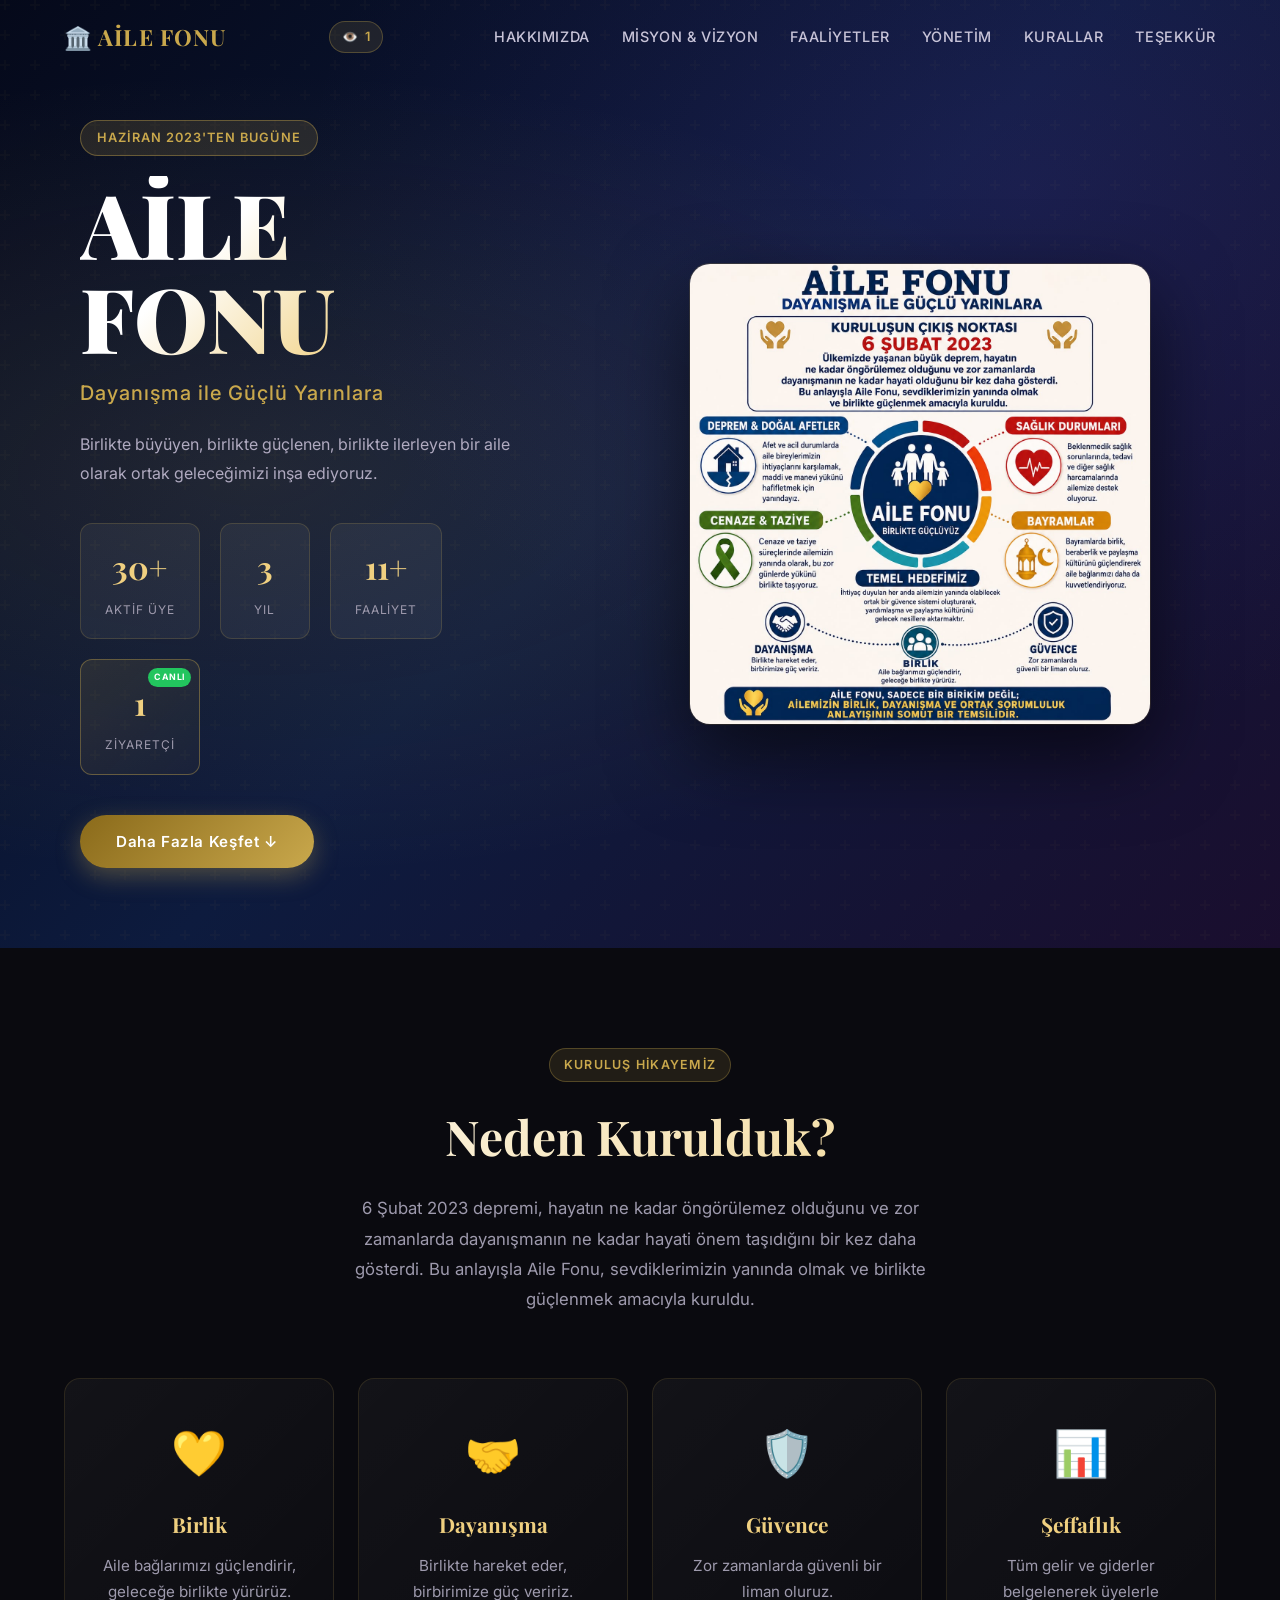
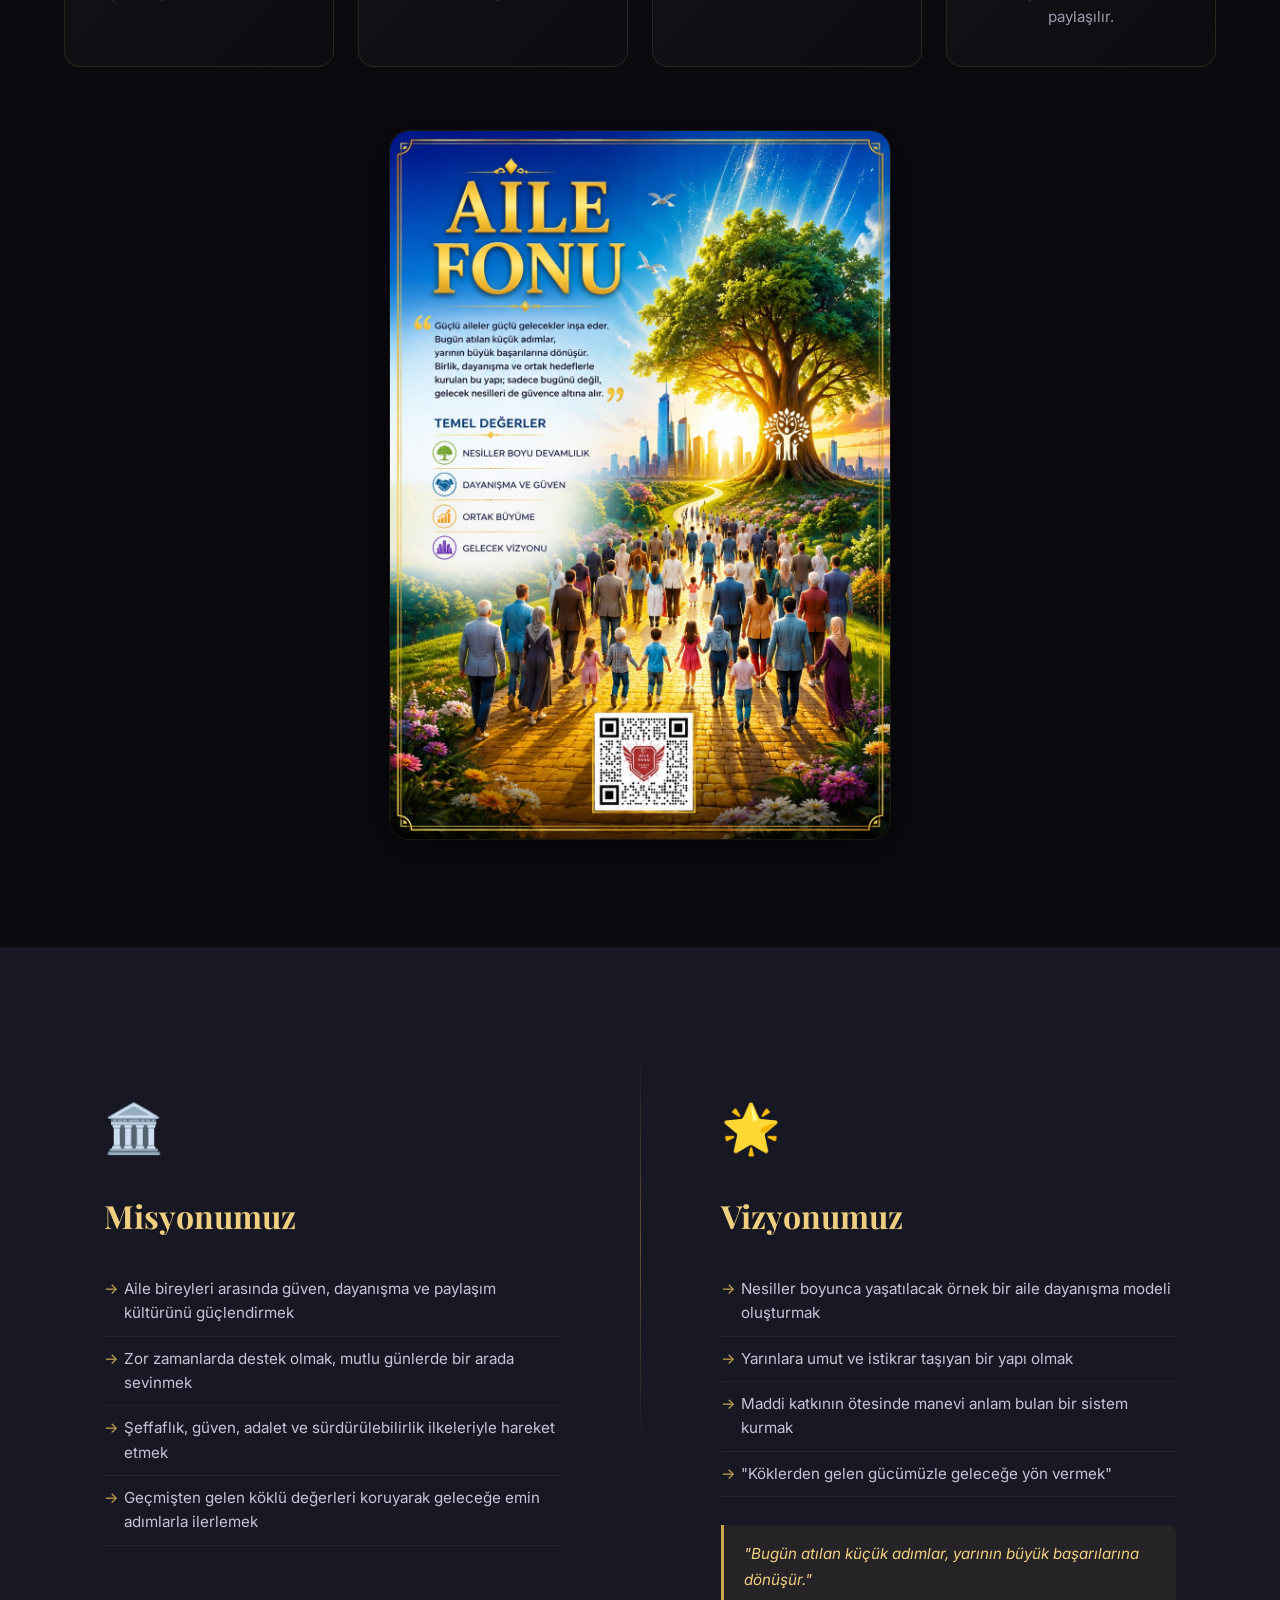
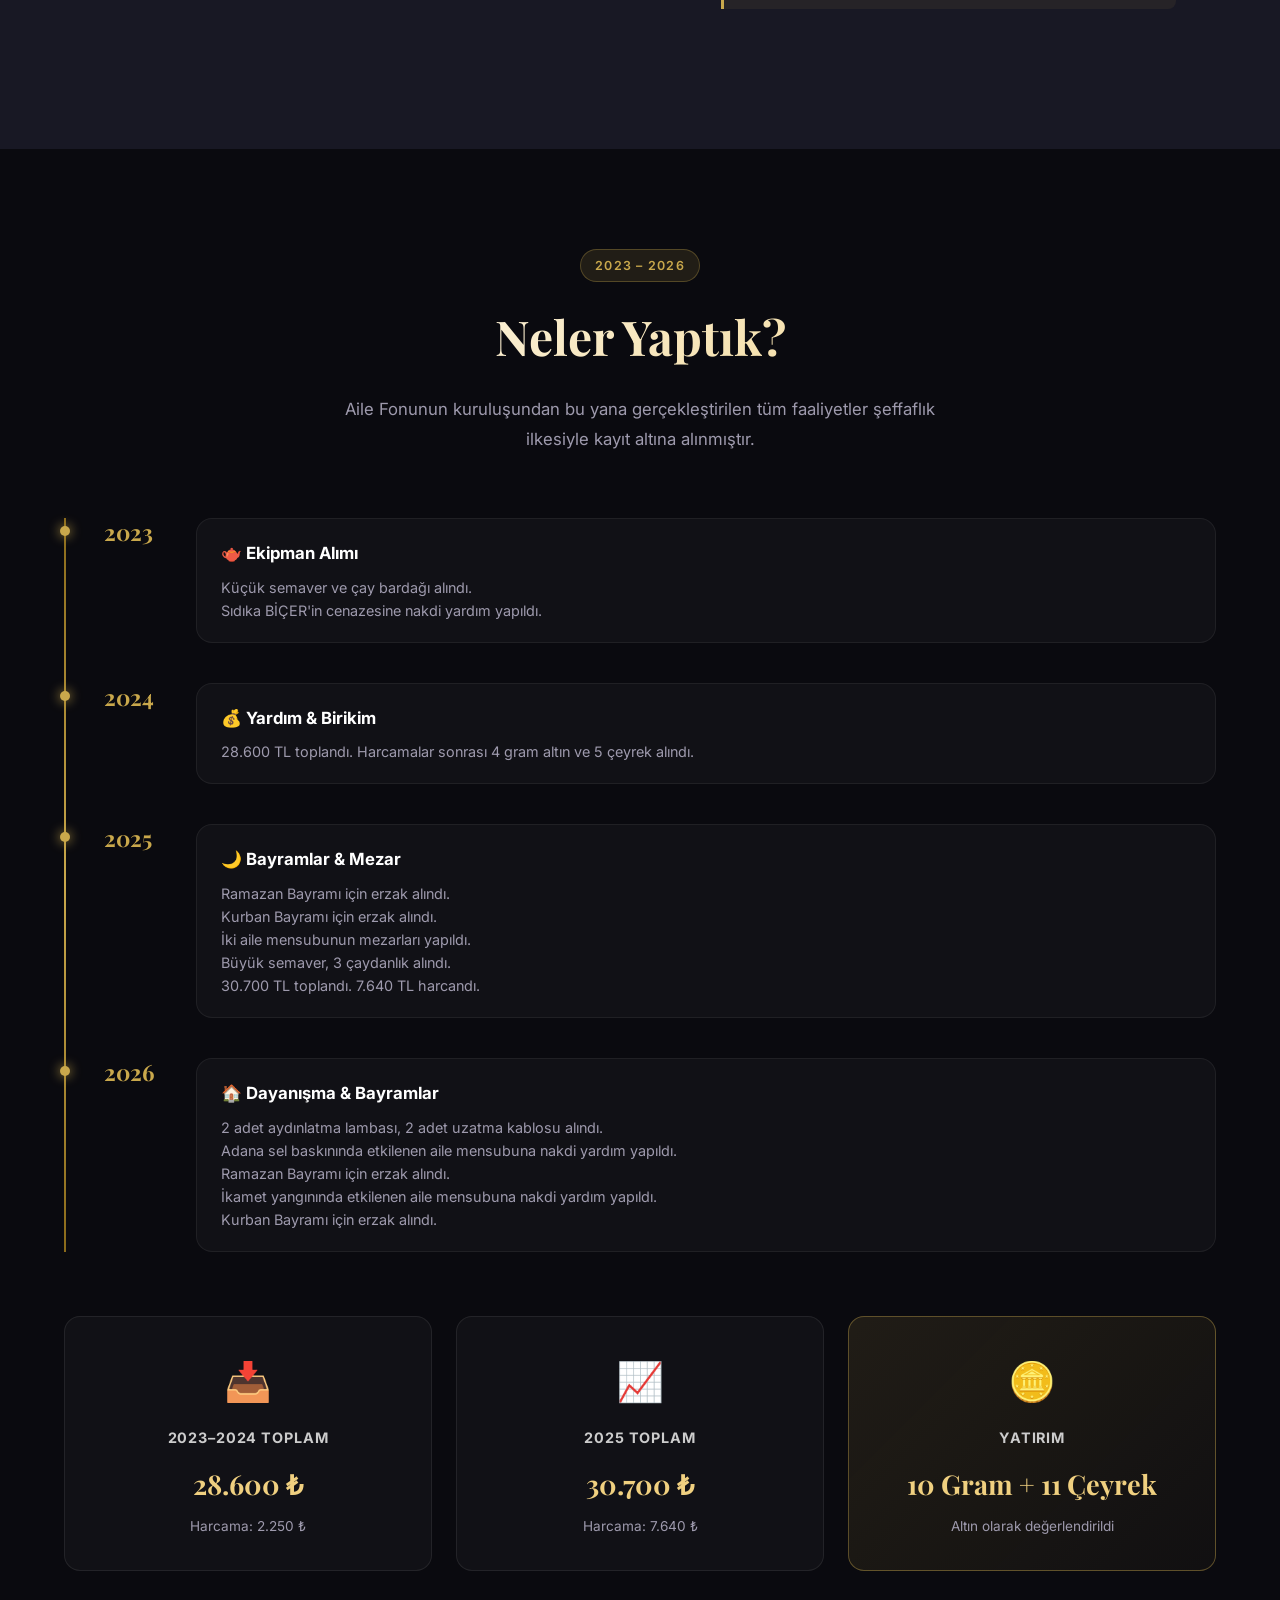
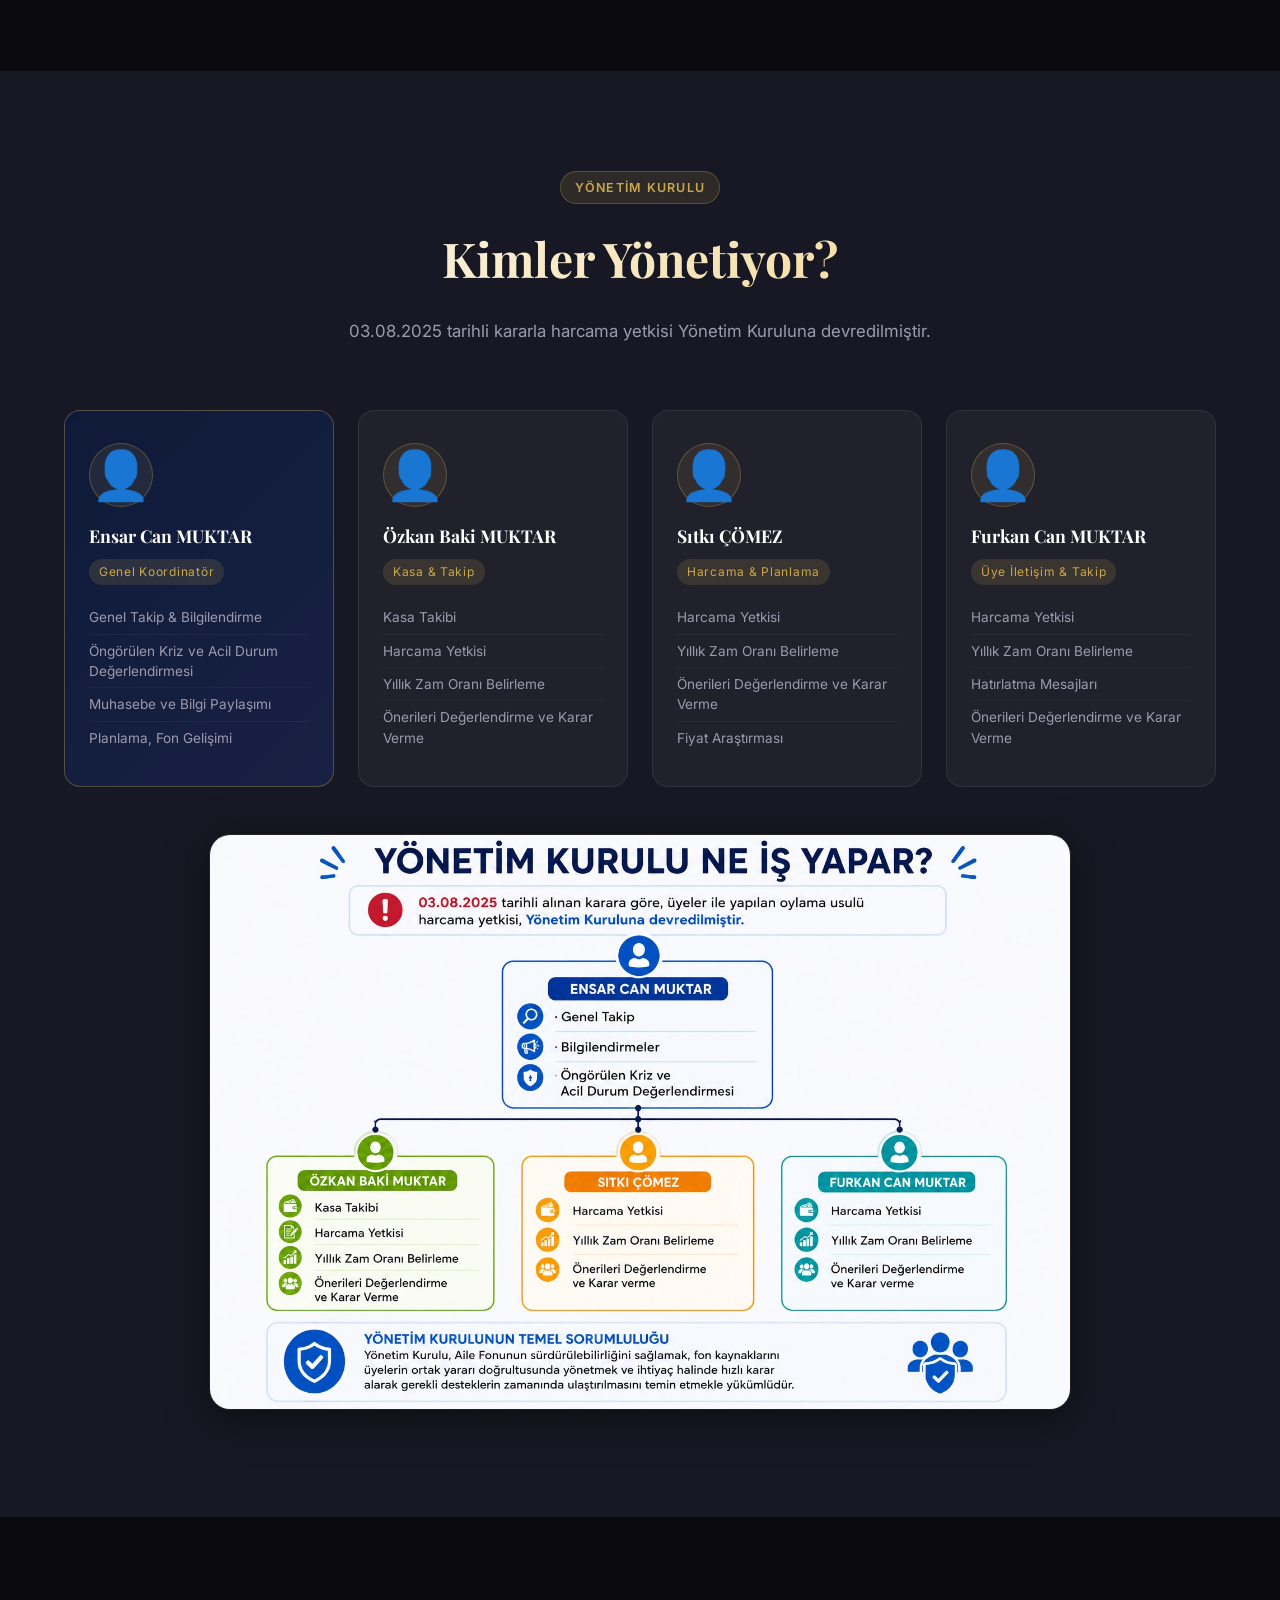
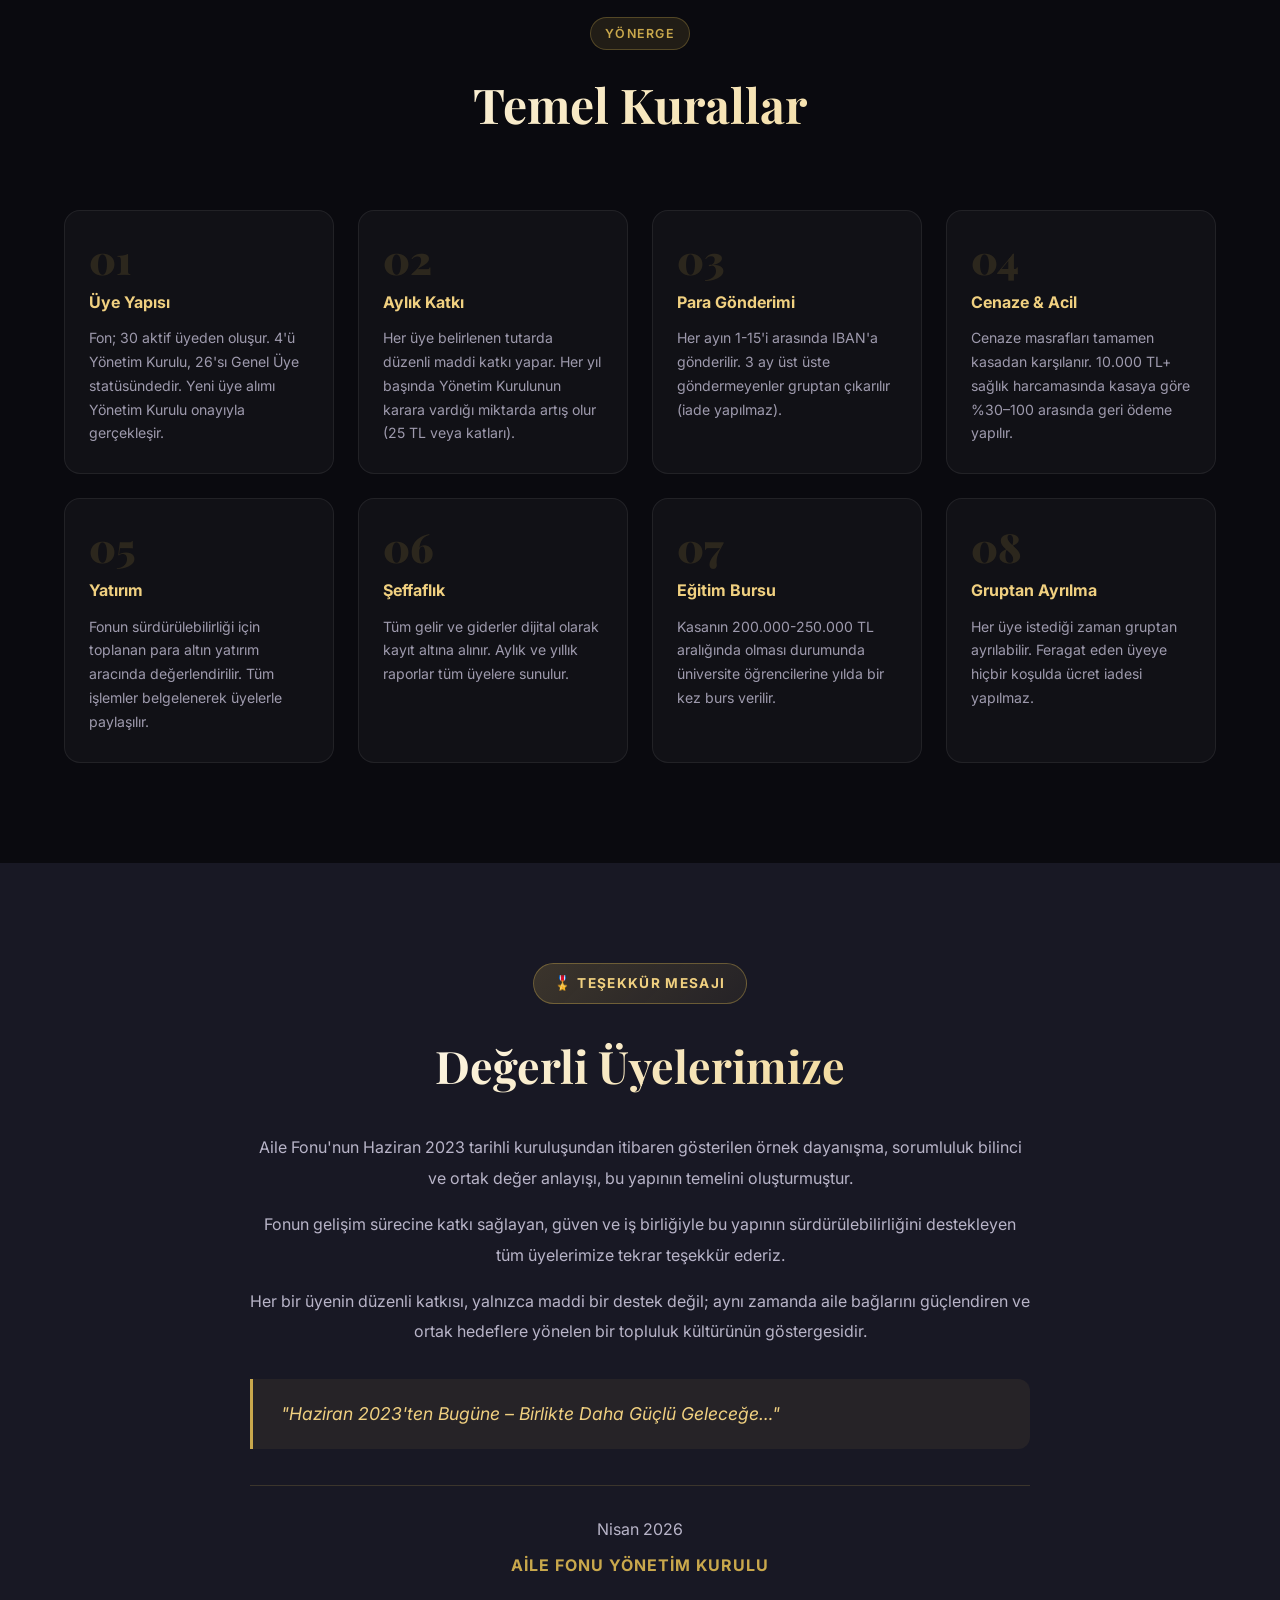
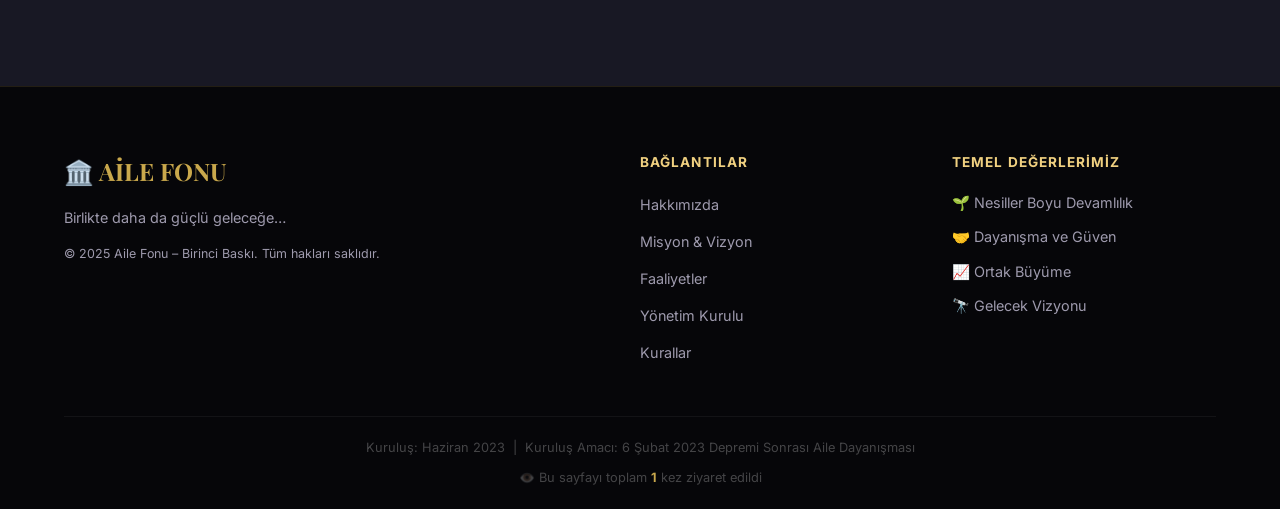
==== index.html @ 788476e9 "Canli ziyaretci sayaci eklendi" ====
<!DOCTYPE html>
<html lang="tr">
<head>
  <meta charset="UTF-8"/>
  <meta name="viewport" content="width=device-width, initial-scale=1.0"/>
  <title>Aile Fonu – Birlikte Daha Güçlü Geleceğe</title>
  <meta name="description" content="Aile Fonu; dayanışma, güven ve şeffaflık ilkeleri üzerine kurulmuş bir aile yardımlaşma yapısıdır. Haziran 2023'ten bugüne birlikte güçlüyüz."/>
  <link rel="preconnect" href="https://fonts.googleapis.com"/>
  <link rel="preconnect" href="https://fonts.gstatic.com" crossorigin/>
  <link href="https://fonts.googleapis.com/css2?family=Playfair+Display:wght@700;900&family=Inter:wght@300;400;500;600;700&display=swap" rel="stylesheet"/>
  <link rel="stylesheet" href="style.css"/>
</head>
<body>

<!-- NAV -->
<nav id="navbar">
  <div class="nav-inner">
    <a href="#hero" class="nav-logo">🏛️ AİLE FONU</a>
    <div class="nav-visitor" id="navVisitor" title="Toplam ziyaret sayısı">👁️ <span id="navVisitorCount">...</span></div>
    <button class="nav-toggle" id="navToggle" aria-label="Menü">☰</button>
    <ul class="nav-links" id="navLinks">
      <li><a href="#hakkimizda">Hakkımızda</a></li>
      <li><a href="#misyon">Misyon & Vizyon</a></li>
      <li><a href="#faaliyetler">Faaliyetler</a></li>
      <li><a href="#yonetim">Yönetim</a></li>
      <li><a href="#kurallar">Kurallar</a></li>
      <li><a href="#tesekkur">Teşekkür</a></li>
    </ul>
  </div>
</nav>

<!-- HERO -->
<section id="hero">
  <div class="hero-bg"></div>
  <div class="hero-overlay"></div>
  <div class="hero-content">
    <span class="hero-badge">Haziran 2023'ten Bugüne</span>
    <h1 class="hero-title">AİLE FONU</h1>
    <p class="hero-subtitle">Dayanışma ile Güçlü Yarınlara</p>
    <p class="hero-desc">Birlikte büyüyen, birlikte güçlenen, birlikte ilerleyen bir aile olarak ortak geleceğimizi inşa ediyoruz.</p>
    <div class="hero-stats">
      <div class="stat-card">
        <span class="stat-num">30+</span>
        <span class="stat-label">Aktif Üye</span>
      </div>
      <div class="stat-card">
        <span class="stat-num">3</span>
        <span class="stat-label">Yıl</span>
      </div>
      <div class="stat-card">
        <span class="stat-num">11+</span>
        <span class="stat-label">Faaliyet</span>
      </div>
      <div class="stat-card stat-visitor" id="visitorStatCard">
        <span class="stat-num" id="visitorCount">
          <span class="visitor-dot"></span>
        </span>
        <span class="stat-label">Ziyaretçi</span>
      </div>
    </div>
    <a href="#hakkimizda" class="hero-btn">Daha Fazla Keşfet ↓</a>
  </div>
  <div class="hero-img-side">
    <img src="WhatsApp Image 2026-06-26 at 21.54.14.jpeg" alt="Aile Fonu Dayanışma"/>
  </div>
</section>

<!-- HAKKIMIZDA -->
<section id="hakkimizda" class="section">
  <div class="container">
    <div class="section-header">
      <span class="section-tag">Kuruluş Hikayemiz</span>
      <h2>Neden Kurulduk?</h2>
      <p>6 Şubat 2023 depremi, hayatın ne kadar öngörülemez olduğunu ve zor zamanlarda dayanışmanın ne kadar hayati önem taşıdığını bir kez daha gösterdi. Bu anlayışla Aile Fonu, sevdiklerimizin yanında olmak ve birlikte güçlenmek amacıyla kuruldu.</p>
    </div>
    <div class="about-grid">
      <div class="about-card" data-delay="0">
        <div class="about-icon">💛</div>
        <h3>Birlik</h3>
        <p>Aile bağlarımızı güçlendirir, geleceğe birlikte yürürüz.</p>
      </div>
      <div class="about-card" data-delay="100">
        <div class="about-icon">🤝</div>
        <h3>Dayanışma</h3>
        <p>Birlikte hareket eder, birbirimize güç veririz.</p>
      </div>
      <div class="about-card" data-delay="200">
        <div class="about-icon">🛡️</div>
        <h3>Güvence</h3>
        <p>Zor zamanlarda güvenli bir liman oluruz.</p>
      </div>
      <div class="about-card" data-delay="300">
        <div class="about-icon">📊</div>
        <h3>Şeffaflık</h3>
        <p>Tüm gelir ve giderler belgelenerek üyelerle paylaşılır.</p>
      </div>
    </div>
    <div class="kurulis-banner">
      <img src="WhatsApp Image 2026-06-26 at 21.54.14 (1).jpeg" alt="Aile Fonu Poster" class="poster-img"/>
    </div>
  </div>
</section>

<!-- MİSYON & VİZYON -->
<section id="misyon" class="section section-dark">
  <div class="container">
    <div class="mv-grid">
      <div class="mv-card">
        <div class="mv-icon">🏛️</div>
        <h2>Misyonumuz</h2>
        <ul class="mv-list">
          <li>Aile bireyleri arasında güven, dayanışma ve paylaşım kültürünü güçlendirmek</li>
          <li>Zor zamanlarda destek olmak, mutlu günlerde bir arada sevinmek</li>
          <li>Şeffaflık, güven, adalet ve sürdürülebilirlik ilkeleriyle hareket etmek</li>
          <li>Geçmişten gelen köklü değerleri koruyarak geleceğe emin adımlarla ilerlemek</li>
        </ul>
      </div>
      <div class="mv-divider"></div>
      <div class="mv-card">
        <div class="mv-icon">🌟</div>
        <h2>Vizyonumuz</h2>
        <ul class="mv-list">
          <li>Nesiller boyunca yaşatılacak örnek bir aile dayanışma modeli oluşturmak</li>
          <li>Yarınlara umut ve istikrar taşıyan bir yapı olmak</li>
          <li>Maddi katkının ötesinde manevi anlam bulan bir sistem kurmak</li>
          <li>"Köklerden gelen gücümüzle geleceğe yön vermek"</li>
        </ul>
        <blockquote class="mv-quote">"Bugün atılan küçük adımlar, yarının büyük başarılarına dönüşür."</blockquote>
      </div>
    </div>
  </div>
</section>

<!-- FAALİYETLER -->
<section id="faaliyetler" class="section">
  <div class="container">
    <div class="section-header">
      <span class="section-tag">2023 – 2026</span>
      <h2>Neler Yaptık?</h2>
      <p>Aile Fonunun kuruluşundan bu yana gerçekleştirilen tüm faaliyetler şeffaflık ilkesiyle kayıt altına alınmıştır.</p>
    </div>
    <div class="timeline">
      <div class="tl-item">
        <div class="tl-year">2023</div>
        <div class="tl-content">
          <h4>🫖 Ekipman Alımı</h4>
          <p>Küçük semaver ve çay bardağı alındı.</p>
          <p>Sıdıka BİÇER'in cenazesine nakdi yardım yapıldı.</p>
        </div>
      </div>
      <div class="tl-item">
        <div class="tl-year">2024</div>
        <div class="tl-content">
          <h4>💰 Yardım & Birikim</h4>
          <p>28.600 TL toplandı. Harcamalar sonrası 4 gram altın ve 5 çeyrek alındı.</p>
        </div>
      </div>
      <div class="tl-item">
        <div class="tl-year">2025</div>
        <div class="tl-content">
          <h4>🌙 Bayramlar & Mezar</h4>
          <p>Ramazan Bayramı için erzak alındı.</p>
          <p>Kurban Bayramı için erzak alındı.</p>
          <p>İki aile mensubunun mezarları yapıldı.</p>
          <p>Büyük semaver, 3 çaydanlık alındı.</p>
          <p>30.700 TL toplandı. 7.640 TL harcandı.</p>
        </div>
      </div>
      <div class="tl-item">
        <div class="tl-year">2026</div>
        <div class="tl-content">
          <h4>🏠 Dayanışma & Bayramlar</h4>
          <p>2 adet aydınlatma lambası, 2 adet uzatma kablosu alındı.</p>
          <p>Adana sel baskınında etkilenen aile mensubuna nakdi yardım yapıldı.</p>
          <p>Ramazan Bayramı için erzak alındı.</p>
          <p>İkamet yangınında etkilenen aile mensubuna nakdi yardım yapıldı.</p>
          <p>Kurban Bayramı için erzak alındı.</p>
        </div>
      </div>
    </div>
    <!-- Mali Özet -->
    <div class="mali-grid">
      <div class="mali-card">
        <span class="mali-icon">📥</span>
        <h4>2023–2024 Toplam</h4>
        <div class="mali-amount">28.600 ₺</div>
        <p>Harcama: 2.250 ₺</p>
      </div>
      <div class="mali-card">
        <span class="mali-icon">📈</span>
        <h4>2025 Toplam</h4>
        <div class="mali-amount">30.700 ₺</div>
        <p>Harcama: 7.640 ₺</p>
      </div>
      <div class="mali-card highlight">
        <span class="mali-icon">🪙</span>
        <h4>Yatırım</h4>
        <div class="mali-amount">10 Gram + 11 Çeyrek</div>
        <p>Altın olarak değerlendirildi</p>
      </div>
    </div>
  </div>
</section>

<!-- YÖNETİM KURULU -->
<section id="yonetim" class="section section-dark">
  <div class="container">
    <div class="section-header">
      <span class="section-tag">Yönetim Kurulu</span>
      <h2>Kimler Yönetiyor?</h2>
      <p>03.08.2025 tarihli kararla harcama yetkisi Yönetim Kuruluna devredilmiştir.</p>
    </div>
    <div class="board-grid">
      <div class="board-card board-main">
        <div class="board-avatar">👤</div>
        <h3>Ensar Can MUKTAR</h3>
        <span class="board-role">Genel Koordinatör</span>
        <ul class="board-duties">
          <li>Genel Takip & Bilgilendirme</li>
          <li>Öngörülen Kriz ve Acil Durum Değerlendirmesi</li>
          <li>Muhasebe ve Bilgi Paylaşımı</li>
          <li>Planlama, Fon Gelişimi</li>
        </ul>
      </div>
      <div class="board-card">
        <div class="board-avatar">👤</div>
        <h3>Özkan Baki MUKTAR</h3>
        <span class="board-role">Kasa & Takip</span>
        <ul class="board-duties">
          <li>Kasa Takibi</li>
          <li>Harcama Yetkisi</li>
          <li>Yıllık Zam Oranı Belirleme</li>
          <li>Önerileri Değerlendirme ve Karar Verme</li>
        </ul>
      </div>
      <div class="board-card">
        <div class="board-avatar">👤</div>
        <h3>Sıtkı ÇÖMEZ</h3>
        <span class="board-role">Harcama & Planlama</span>
        <ul class="board-duties">
          <li>Harcama Yetkisi</li>
          <li>Yıllık Zam Oranı Belirleme</li>
          <li>Önerileri Değerlendirme ve Karar Verme</li>
          <li>Fiyat Araştırması</li>
        </ul>
      </div>
      <div class="board-card">
        <div class="board-avatar">👤</div>
        <h3>Furkan Can MUKTAR</h3>
        <span class="board-role">Üye İletişim & Takip</span>
        <ul class="board-duties">
          <li>Harcama Yetkisi</li>
          <li>Yıllık Zam Oranı Belirleme</li>
          <li>Hatırlatma Mesajları</li>
          <li>Önerileri Değerlendirme ve Karar Verme</li>
        </ul>
      </div>
    </div>
    <div class="board-img-wrap">
      <img src="yonetım.jpeg" alt="Yönetim Kurulu Görev Dağılımı" class="board-img"/>
    </div>
  </div>
</section>

<!-- KURALLAR -->
<section id="kurallar" class="section">
  <div class="container">
    <div class="section-header">
      <span class="section-tag">Yönerge</span>
      <h2>Temel Kurallar</h2>
    </div>
    <div class="rules-grid">
      <div class="rule-card">
        <div class="rule-num">01</div>
        <h4>Üye Yapısı</h4>
        <p>Fon; 30 aktif üyeden oluşur. 4'ü Yönetim Kurulu, 26'sı Genel Üye statüsündedir. Yeni üye alımı Yönetim Kurulu onayıyla gerçekleşir.</p>
      </div>
      <div class="rule-card">
        <div class="rule-num">02</div>
        <h4>Aylık Katkı</h4>
        <p>Her üye belirlenen tutarda düzenli maddi katkı yapar. Her yıl başında Yönetim Kurulunun karara vardığı miktarda artış olur (25 TL veya katları).</p>
      </div>
      <div class="rule-card">
        <div class="rule-num">03</div>
        <h4>Para Gönderimi</h4>
        <p>Her ayın 1-15'i arasında IBAN'a gönderilir. 3 ay üst üste göndermeyenler gruptan çıkarılır (iade yapılmaz).</p>
      </div>
      <div class="rule-card">
        <div class="rule-num">04</div>
        <h4>Cenaze & Acil</h4>
        <p>Cenaze masrafları tamamen kasadan karşılanır. 10.000 TL+ sağlık harcamasında kasaya göre %30–100 arasında geri ödeme yapılır.</p>
      </div>
      <div class="rule-card">
        <div class="rule-num">05</div>
        <h4>Yatırım</h4>
        <p>Fonun sürdürülebilirliği için toplanan para altın yatırım aracında değerlendirilir. Tüm işlemler belgelenerek üyelerle paylaşılır.</p>
      </div>
      <div class="rule-card">
        <div class="rule-num">06</div>
        <h4>Şeffaflık</h4>
        <p>Tüm gelir ve giderler dijital olarak kayıt altına alınır. Aylık ve yıllık raporlar tüm üyelere sunulur.</p>
      </div>
      <div class="rule-card">
        <div class="rule-num">07</div>
        <h4>Eğitim Bursu</h4>
        <p>Kasanın 200.000-250.000 TL aralığında olması durumunda üniversite öğrencilerine yılda bir kez burs verilir.</p>
      </div>
      <div class="rule-card">
        <div class="rule-num">08</div>
        <h4>Gruptan Ayrılma</h4>
        <p>Her üye istediği zaman gruptan ayrılabilir. Feragat eden üyeye hiçbir koşulda ücret iadesi yapılmaz.</p>
      </div>
    </div>
  </div>
</section>

<!-- TEŞEKKÜR -->
<section id="tesekkur" class="section section-dark tesekkur-section">
  <div class="container">
    <div class="tesekkur-wrap">
      <div class="tesekkur-badge">🎖️ TEŞEKKÜR MESAJI</div>
      <h2>Değerli Üyelerimize</h2>
      <p>Aile Fonu'nun Haziran 2023 tarihli kuruluşundan itibaren gösterilen örnek dayanışma, sorumluluk bilinci ve ortak değer anlayışı, bu yapının temelini oluşturmuştur.</p>
      <p>Fonun gelişim sürecine katkı sağlayan, güven ve iş birliğiyle bu yapının sürdürülebilirliğini destekleyen tüm üyelerimize tekrar teşekkür ederiz.</p>
      <p>Her bir üyenin düzenli katkısı, yalnızca maddi bir destek değil; aynı zamanda aile bağlarını güçlendiren ve ortak hedeflere yönelen bir topluluk kültürünün göstergesidir.</p>
      <blockquote class="tesekkur-quote">"Haziran 2023'ten Bugüne – Birlikte Daha Güçlü Geleceğe…"</blockquote>
      <div class="tesekkur-imza">
        <p>Nisan 2026</p>
        <p><strong>AİLE FONU YÖNETİM KURULU</strong></p>
      </div>
    </div>
  </div>
</section>

<!-- FOOTER -->
<footer id="footer">
  <div class="container">
    <div class="footer-inner">
      <div class="footer-brand">
        <span class="footer-logo">🏛️ AİLE FONU</span>
        <p>Birlikte daha da güçlü geleceğe…</p>
        <p class="footer-copy">© 2025 Aile Fonu – Birinci Baskı. Tüm hakları saklıdır.</p>
      </div>
      <div class="footer-links">
        <h4>Bağlantılar</h4>
        <ul>
          <li><a href="#hakkimizda">Hakkımızda</a></li>
          <li><a href="#misyon">Misyon & Vizyon</a></li>
          <li><a href="#faaliyetler">Faaliyetler</a></li>
          <li><a href="#yonetim">Yönetim Kurulu</a></li>
          <li><a href="#kurallar">Kurallar</a></li>
        </ul>
      </div>
      <div class="footer-values">
        <h4>Temel Değerlerimiz</h4>
        <ul>
          <li>🌱 Nesiller Boyu Devamlılık</li>
          <li>🤝 Dayanışma ve Güven</li>
          <li>📈 Ortak Büyüme</li>
          <li>🔭 Gelecek Vizyonu</li>
        </ul>
      </div>
    </div>
    <div class="footer-bottom">
      <p>Kuruluş: Haziran 2023 &nbsp;|&nbsp; Kuruluş Amacı: 6 Şubat 2023 Depremi Sonrası Aile Dayanışması</p>
      <p class="footer-visitor-line">👁️ Bu sayfayı toplam <strong id="footerVisitorCount">—</strong> kez ziyaret edildi</p>
      <!-- Gizli sayaç resmi - sayım için gerekli -->
      <img id="hitsImg" src="https://hits.seeyoufarm.com/api/count/incr/badge.svg?url=https%3A%2F%2Falolar0131-rgb.github.io%2Failefonu&count_bg=%23C9A84C&title_bg=%230D1B3E&icon=eye&icon_color=%23ffffff&title=Ziyaretci&edge_flat=true" alt="" style="position:absolute;opacity:0;pointer-events:none;width:1px;height:1px;"/>
    </div>
  </div>
</footer>

<script>
  // Navbar scroll effect
  const navbar = document.getElementById('navbar');
  window.addEventListener('scroll', () => {
    navbar.classList.toggle('scrolled', window.scrollY > 60);
  });

  // Mobile nav toggle
  document.getElementById('navToggle').addEventListener('click', () => {
    document.getElementById('navLinks').classList.toggle('open');
  });

  // Smooth close nav on link click
  document.querySelectorAll('.nav-links a').forEach(a => {
    a.addEventListener('click', () => document.getElementById('navLinks').classList.remove('open'));
  });

  // Scroll reveal
  const observer = new IntersectionObserver((entries) => {
    entries.forEach(e => {
      if (e.isIntersecting) { e.target.classList.add('visible'); }
    });
  }, { threshold: 0.1 });

  document.querySelectorAll('.about-card, .mv-card, .tl-item, .mali-card, .board-card, .rule-card').forEach(el => {
    el.classList.add('reveal');
    observer.observe(el);
  });

  // ===== ZİYARETÇİ SAYACI =====
  // hits.seeyoufarm.com JSON API ile anlık sayı çekme
  const HITS_URL = 'https://hits.seeyoufarm.com/api/count/incr/badge.svg?url=https%3A%2F%2Falolar0131-rgb.github.io%2Failefonu&count_bg=%23C9A84C&title_bg=%230D1B3E&icon=eye&icon_color=%23ffffff&title=Ziyaretci&edge_flat=true';

  function animateCount(el, target) {
    const duration = 1800;
    const start = performance.now();
    const startVal = 0;
    function update(now) {
      const elapsed = now - start;
      const progress = Math.min(elapsed / duration, 1);
      const eased = 1 - Math.pow(1 - progress, 3);
      el.textContent = Math.floor(startVal + (target - startVal) * eased).toLocaleString('tr-TR');
      if (progress < 1) requestAnimationFrame(update);
    }
    requestAnimationFrame(update);
  }

  function setVisitorCount(count) {
    const heroEl = document.getElementById('visitorCount');
    const navEl  = document.getElementById('navVisitorCount');
    const footEl = document.getElementById('footerVisitorCount');
    if (heroEl) animateCount(heroEl, count);
    if (navEl)  navEl.textContent = count.toLocaleString('tr-TR');
    if (footEl) footEl.textContent = count.toLocaleString('tr-TR');
  }

  // SVG'den sayıyı parse et
  async function fetchHitsCount() {
    try {
      const res = await fetch(HITS_URL);
      const svg = await res.text();
      // SVG içindeki sayıyı bul (örn: "1.234" veya "1234")
      const matches = svg.match(/>([\d\.\,]+)<\/text>/g);
      if (matches && matches.length >= 2) {
        // Son sayı genellikle toplam ziyaret
        const raw = matches[matches.length - 1].replace(/<[^>]+>/g, '').replace(/[^0-9]/g, '');
        const count = parseInt(raw, 10);
        if (!isNaN(count) && count > 0) { setVisitorCount(count); return; }
      }
    } catch(e) {}
    // Fallback: localStorage ile basit sayaç
    const stored = parseInt(localStorage.getItem('af_visits') || '0') + 1;
    localStorage.setItem('af_visits', stored);
    setVisitorCount(stored);
  }

  fetchHitsCount();
</script>
</body>
</html>
---- style.css ----
/* ===== RESET & BASE ===== */
*, *::before, *::after { box-sizing: border-box; margin: 0; padding: 0; }
html { scroll-behavior: smooth; }
body {
  font-family: 'Inter', sans-serif;
  background: #0a0a0f;
  color: #e8e4d9;
  overflow-x: hidden;
  line-height: 1.7;
}

/* ===== DESIGN TOKENS ===== */
:root {
  --gold: #c9a84c;
  --gold-light: #f0d080;
  --gold-dark: #8a6a1a;
  --navy: #0d1b3e;
  --navy-mid: #132040;
  --dark: #0a0a0f;
  --dark2: #111118;
  --dark3: #181824;
  --cream: #f5f0e8;
  --text-muted: #9e9aad;
  --radius: 16px;
  --shadow: 0 8px 40px rgba(0,0,0,0.5);
}

/* ===== NAVBAR ===== */
#navbar {
  position: fixed; top: 0; left: 0; right: 0; z-index: 1000;
  padding: 18px 0;
  transition: all .35s ease;
}
#navbar.scrolled {
  background: rgba(10, 10, 20, 0.92);
  backdrop-filter: blur(20px);
  padding: 12px 0;
  border-bottom: 1px solid rgba(201,168,76,.15);
  box-shadow: 0 4px 30px rgba(0,0,0,.5);
}
.nav-inner {
  max-width: 1200px; margin: 0 auto;
  padding: 0 24px;
  display: flex; align-items: center; justify-content: space-between;
}
.nav-logo {
  font-family: 'Playfair Display', serif;
  font-size: 1.4rem; font-weight: 700;
  color: var(--gold);
  text-decoration: none;
  letter-spacing: .05em;
}
.nav-links {
  display: flex; gap: 32px; list-style: none;
}
.nav-links a {
  color: #c8c4d8; text-decoration: none;
  font-size: .9rem; font-weight: 500;
  letter-spacing: .04em; text-transform: uppercase;
  transition: color .2s;
}
.nav-links a:hover { color: var(--gold); }
.nav-toggle {
  display: none; background: none; border: none;
  color: var(--gold); font-size: 1.6rem; cursor: pointer;
}

/* ===== HERO ===== */
#hero {
  min-height: 100vh;
  display: flex; align-items: center;
  position: relative;
  overflow: hidden;
  background: linear-gradient(135deg, #05091a 0%, #0d1b3e 50%, #1a0e2e 100%);
}
.hero-bg {
  position: absolute; inset: 0;
  background:
    radial-gradient(ellipse at 20% 50%, rgba(201,168,76,.12) 0%, transparent 60%),
    radial-gradient(ellipse at 80% 20%, rgba(100,60,180,.15) 0%, transparent 50%);
}
.hero-overlay {
  position: absolute; inset: 0;
  background: url("data:image/svg+xml,%3Csvg width='60' height='60' viewBox='0 0 60 60' xmlns='http://www.w3.org/2000/svg'%3E%3Cg fill='none' fill-rule='evenodd'%3E%3Cg fill='%23c9a84c' fill-opacity='0.03'%3E%3Cpath d='M36 34v-4h-2v4h-4v2h4v4h2v-4h4v-2h-4zm0-30V0h-2v4h-4v2h4v4h2V6h4V4h-4zM6 34v-4H4v4H0v2h4v4h2v-4h4v-2H6zM6 4V0H4v4H0v2h4v4h2V6h4V4H6z'/%3E%3C/g%3E%3C/g%3E%3C/svg%3E");
}
.hero-content {
  position: relative; z-index: 2;
  flex: 1; max-width: 600px;
  padding: 120px 40px 80px 80px;
}
.hero-badge {
  display: inline-block;
  background: rgba(201,168,76,.15);
  border: 1px solid rgba(201,168,76,.4);
  color: var(--gold);
  padding: 6px 16px; border-radius: 999px;
  font-size: .8rem; font-weight: 600;
  letter-spacing: .08em; text-transform: uppercase;
  margin-bottom: 20px;
}
.hero-title {
  font-family: 'Playfair Display', serif;
  font-size: clamp(3.5rem, 7vw, 6rem);
  font-weight: 900;
  background: linear-gradient(135deg, #fff 30%, var(--gold-light) 70%);
  -webkit-background-clip: text; -webkit-text-fill-color: transparent;
  background-clip: text;
  line-height: 1.05;
  margin-bottom: 12px;
}
.hero-subtitle {
  font-size: 1.25rem; color: var(--gold); font-weight: 500;
  letter-spacing: .05em; margin-bottom: 20px;
}
.hero-desc {
  font-size: 1rem; color: #b0aac0; line-height: 1.8;
  margin-bottom: 36px; max-width: 480px;
}
.hero-stats {
  display: flex; gap: 20px; margin-bottom: 40px;
  flex-wrap: wrap;
}
.stat-card {
  background: rgba(255,255,255,.05);
  border: 1px solid rgba(201,168,76,.2);
  border-radius: 12px; padding: 16px 24px;
  text-align: center; min-width: 90px;
}
.stat-num {
  display: block;
  font-family: 'Playfair Display', serif;
  font-size: 2rem; font-weight: 700;
  color: var(--gold-light);
}
.stat-label {
  font-size: .75rem; color: var(--text-muted);
  text-transform: uppercase; letter-spacing: .08em;
}
.hero-btn {
  display: inline-block;
  background: linear-gradient(135deg, var(--gold-dark), var(--gold));
  color: #fff; text-decoration: none;
  padding: 14px 36px; border-radius: 999px;
  font-weight: 600; font-size: .95rem;
  letter-spacing: .04em;
  box-shadow: 0 8px 24px rgba(201,168,76,.35);
  transition: transform .2s, box-shadow .2s;
}
.hero-btn:hover { transform: translateY(-2px); box-shadow: 0 12px 32px rgba(201,168,76,.5); }
.hero-img-side {
  flex: 1; position: relative; z-index: 2;
  display: flex; align-items: center; justify-content: center;
  padding: 100px 60px 60px 20px;
}
.hero-img-side img {
  max-width: 460px; width: 100%;
  border-radius: 20px;
  box-shadow: 0 30px 80px rgba(0,0,0,.6), 0 0 0 1px rgba(201,168,76,.2);
  animation: floatImg 6s ease-in-out infinite;
}
@keyframes floatImg {
  0%,100% { transform: translateY(0); }
  50% { transform: translateY(-14px); }
}

/* ===== SECTIONS ===== */
.section { padding: 100px 0; }
.section-dark { background: var(--dark3); }
.container { max-width: 1200px; margin: 0 auto; padding: 0 24px; }

.section-header { text-align: center; margin-bottom: 64px; }
.section-tag {
  display: inline-block;
  background: rgba(201,168,76,.12);
  border: 1px solid rgba(201,168,76,.3);
  color: var(--gold);
  padding: 5px 14px; border-radius: 999px;
  font-size: .78rem; font-weight: 600;
  letter-spacing: .1em; text-transform: uppercase;
  margin-bottom: 14px;
}
.section-header h2 {
  font-family: 'Playfair Display', serif;
  font-size: clamp(2rem, 4vw, 3rem);
  font-weight: 700;
  background: linear-gradient(135deg, #fff, var(--gold-light));
  -webkit-background-clip: text; -webkit-text-fill-color: transparent;
  background-clip: text;
  margin-bottom: 16px;
}
.section-header p {
  color: var(--text-muted); max-width: 600px; margin: 0 auto;
  font-size: 1.05rem; line-height: 1.8;
}

/* ===== ABOUT CARDS ===== */
.about-grid {
  display: grid; grid-template-columns: repeat(auto-fit, minmax(220px, 1fr));
  gap: 24px; margin-bottom: 64px;
}
.about-card {
  background: linear-gradient(135deg, rgba(255,255,255,.04), rgba(255,255,255,.01));
  border: 1px solid rgba(201,168,76,.15);
  border-radius: var(--radius); padding: 36px 28px;
  text-align: center;
  transition: transform .3s, border-color .3s, box-shadow .3s;
}
.about-card:hover {
  transform: translateY(-8px);
  border-color: rgba(201,168,76,.5);
  box-shadow: 0 20px 50px rgba(0,0,0,.4), 0 0 30px rgba(201,168,76,.1);
}
.about-icon { font-size: 2.8rem; margin-bottom: 16px; }
.about-card h3 {
  font-family: 'Playfair Display', serif;
  font-size: 1.3rem; color: var(--gold-light); margin-bottom: 10px;
}
.about-card p { color: var(--text-muted); font-size: .95rem; }

.kurulis-banner { text-align: center; }
.poster-img {
  max-width: 500px; width: 100%;
  border-radius: 20px;
  box-shadow: var(--shadow), 0 0 0 1px rgba(201,168,76,.15);
}

/* ===== MISSION & VISION ===== */
.mv-grid {
  display: grid; grid-template-columns: 1fr auto 1fr; gap: 0;
  align-items: start;
}
.mv-divider {
  width: 1px; background: linear-gradient(to bottom, transparent, rgba(201,168,76,.4), transparent);
  margin: 0 40px; min-height: 400px;
}
.mv-card { padding: 40px; }
.mv-icon { font-size: 3rem; margin-bottom: 20px; }
.mv-card h2 {
  font-family: 'Playfair Display', serif;
  font-size: 2rem; color: var(--gold-light); margin-bottom: 24px;
}
.mv-list { list-style: none; padding: 0; }
.mv-list li {
  padding: 10px 0; border-bottom: 1px solid rgba(255,255,255,.06);
  color: #c8c4d8; font-size: .95rem; line-height: 1.6;
  padding-left: 20px; position: relative;
}
.mv-list li::before {
  content: '→'; position: absolute; left: 0; color: var(--gold);
}
.mv-quote {
  margin-top: 28px; padding: 16px 20px;
  border-left: 3px solid var(--gold);
  background: rgba(201,168,76,.08);
  border-radius: 0 8px 8px 0;
  font-style: italic; color: var(--gold-light);
  font-size: .95rem; line-height: 1.7;
}

/* ===== TIMELINE ===== */
.timeline {
  position: relative; padding-left: 40px; margin-bottom: 64px;
}
.timeline::before {
  content: ''; position: absolute; left: 0; top: 0; bottom: 0;
  width: 2px;
  background: linear-gradient(to bottom, var(--gold-dark), var(--gold), var(--gold-dark));
}
.tl-item {
  display: flex; gap: 32px; margin-bottom: 40px;
  position: relative;
}
.tl-item::before {
  content: ''; position: absolute;
  left: -44px; top: 8px;
  width: 10px; height: 10px; border-radius: 50%;
  background: var(--gold);
  box-shadow: 0 0 12px var(--gold);
}
.tl-year {
  min-width: 60px;
  font-family: 'Playfair Display', serif;
  font-size: 1.4rem; font-weight: 700;
  color: var(--gold); line-height: 1.3;
}
.tl-content {
  background: rgba(255,255,255,.03);
  border: 1px solid rgba(255,255,255,.06);
  border-radius: var(--radius); padding: 20px 24px; flex: 1;
  transition: border-color .3s;
}
.tl-content:hover { border-color: rgba(201,168,76,.3); }
.tl-content h4 { color: #fff; margin-bottom: 8px; font-size: 1.05rem; }
.tl-content p { color: var(--text-muted); font-size: .9rem; line-height: 1.6; }

/* ===== MALI CARDS ===== */
.mali-grid {
  display: grid; grid-template-columns: repeat(auto-fit, minmax(260px, 1fr));
  gap: 24px;
}
.mali-card {
  background: rgba(255,255,255,.03);
  border: 1px solid rgba(255,255,255,.08);
  border-radius: var(--radius); padding: 32px 28px; text-align: center;
  transition: transform .3s, border-color .3s;
}
.mali-card:hover { transform: translateY(-6px); border-color: rgba(201,168,76,.4); }
.mali-card.highlight {
  background: linear-gradient(135deg, rgba(201,168,76,.12), rgba(201,168,76,.04));
  border-color: rgba(201,168,76,.4);
}
.mali-icon { font-size: 2.4rem; display: block; margin-bottom: 12px; }
.mali-card h4 { color: #ccc; font-size: .9rem; text-transform: uppercase; letter-spacing: .06em; margin-bottom: 10px; }
.mali-amount {
  font-family: 'Playfair Display', serif;
  font-size: 1.7rem; font-weight: 700; color: var(--gold-light);
  margin-bottom: 8px;
}
.mali-card p { color: var(--text-muted); font-size: .85rem; }

/* ===== BOARD ===== */
.board-grid {
  display: grid; grid-template-columns: repeat(auto-fit, minmax(240px, 1fr));
  gap: 24px; margin-bottom: 48px;
}
.board-card {
  background: rgba(255,255,255,.04);
  border: 1px solid rgba(255,255,255,.08);
  border-radius: var(--radius); padding: 32px 24px;
  transition: transform .3s, border-color .3s, box-shadow .3s;
}
.board-card:hover {
  transform: translateY(-6px);
  border-color: rgba(201,168,76,.4);
  box-shadow: 0 20px 50px rgba(0,0,0,.5);
}
.board-card.board-main {
  background: linear-gradient(135deg, rgba(13,27,62,.8), rgba(25,40,90,.6));
  border-color: rgba(201,168,76,.35);
}
.board-avatar {
  font-size: 3rem; margin-bottom: 14px;
  width: 64px; height: 64px;
  background: rgba(201,168,76,.1);
  border: 1px solid rgba(201,168,76,.3);
  border-radius: 50%;
  display: flex; align-items: center; justify-content: center;
}
.board-card h3 {
  font-family: 'Playfair Display', serif;
  font-size: 1.1rem; color: #fff; margin-bottom: 6px;
}
.board-role {
  display: inline-block; background: rgba(201,168,76,.15);
  color: var(--gold); font-size: .75rem;
  padding: 3px 10px; border-radius: 999px;
  letter-spacing: .06em; margin-bottom: 16px;
}
.board-duties { list-style: none; }
.board-duties li {
  font-size: .85rem; color: var(--text-muted);
  padding: 6px 0; border-bottom: 1px solid rgba(255,255,255,.04);
  line-height: 1.5;
}
.board-duties li:last-child { border-bottom: none; }
.board-img-wrap { text-align: center; }
.board-img {
  max-width: 860px; width: 100%;
  border-radius: 20px;
  box-shadow: var(--shadow), 0 0 0 1px rgba(201,168,76,.15);
}

/* ===== RULES ===== */
.rules-grid {
  display: grid; grid-template-columns: repeat(auto-fit, minmax(260px, 1fr));
  gap: 24px;
}
.rule-card {
  background: rgba(255,255,255,.03);
  border: 1px solid rgba(255,255,255,.07);
  border-radius: var(--radius); padding: 28px 24px;
  position: relative; overflow: hidden;
  transition: transform .3s, border-color .3s;
}
.rule-card::before {
  content: ''; position: absolute; top: 0; left: 0; right: 0;
  height: 2px;
  background: linear-gradient(90deg, var(--gold-dark), var(--gold), var(--gold-dark));
  opacity: 0; transition: opacity .3s;
}
.rule-card:hover { transform: translateY(-6px); border-color: rgba(201,168,76,.3); }
.rule-card:hover::before { opacity: 1; }
.rule-num {
  font-family: 'Playfair Display', serif;
  font-size: 2.5rem; font-weight: 900;
  color: rgba(201,168,76,.15); margin-bottom: 10px; line-height: 1;
}
.rule-card h4 { color: var(--gold-light); font-size: 1rem; margin-bottom: 10px; }
.rule-card p { color: var(--text-muted); font-size: .88rem; line-height: 1.7; }

/* ===== TEŞEKKÜR ===== */
.tesekkur-section { text-align: center; }
.tesekkur-wrap { max-width: 780px; margin: 0 auto; }
.tesekkur-badge {
  display: inline-block;
  background: linear-gradient(135deg, rgba(201,168,76,.2), rgba(201,168,76,.08));
  border: 1px solid rgba(201,168,76,.4);
  color: var(--gold-light);
  padding: 8px 20px; border-radius: 999px;
  font-size: .85rem; font-weight: 700;
  letter-spacing: .1em;
  margin-bottom: 24px;
}
.tesekkur-wrap h2 {
  font-family: 'Playfair Display', serif;
  font-size: clamp(2rem, 4vw, 2.8rem);
  background: linear-gradient(135deg, #fff, var(--gold-light));
  -webkit-background-clip: text; -webkit-text-fill-color: transparent;
  background-clip: text;
  margin-bottom: 28px;
}
.tesekkur-wrap p {
  color: #b8b4c8; line-height: 1.9; margin-bottom: 16px;
  font-size: 1rem;
}
.tesekkur-quote {
  margin: 32px auto;
  padding: 20px 28px;
  border-left: 3px solid var(--gold);
  background: rgba(201,168,76,.08);
  border-radius: 0 12px 12px 0;
  text-align: left;
  font-style: italic; color: var(--gold-light); font-size: 1.1rem;
}
.tesekkur-imza {
  margin-top: 36px;
  padding-top: 28px;
  border-top: 1px solid rgba(201,168,76,.2);
  color: #ccc;
}
.tesekkur-imza p { margin-bottom: 6px; }
.tesekkur-imza strong { color: var(--gold); letter-spacing: .06em; }

/* ===== FOOTER ===== */
#footer {
  background: #060609;
  border-top: 1px solid rgba(201,168,76,.15);
  padding: 64px 0 0;
}
.footer-inner {
  display: grid; grid-template-columns: 2fr 1fr 1fr;
  gap: 48px; margin-bottom: 40px;
}
.footer-logo {
  font-family: 'Playfair Display', serif;
  font-size: 1.5rem; font-weight: 700; color: var(--gold);
  display: block; margin-bottom: 14px;
}
.footer-brand p { color: var(--text-muted); font-size: .9rem; line-height: 1.7; margin-bottom: 6px; }
.footer-copy { font-size: .78rem !important; margin-top: 12px !important; }
.footer-links h4, .footer-values h4 {
  color: var(--gold-light); font-size: .85rem;
  text-transform: uppercase; letter-spacing: .08em;
  margin-bottom: 16px;
}
.footer-links ul, .footer-values ul { list-style: none; }
.footer-links li, .footer-values li { margin-bottom: 10px; }
.footer-links a { color: var(--text-muted); text-decoration: none; font-size: .9rem; transition: color .2s; }
.footer-links a:hover { color: var(--gold); }
.footer-values li { color: var(--text-muted); font-size: .9rem; }
.footer-bottom {
  border-top: 1px solid rgba(255,255,255,.05);
  padding: 20px 0; text-align: center;
}
.footer-bottom p { color: rgba(255,255,255,.25); font-size: .8rem; }

/* ===== ZİYARETÇİ SAYACI ===== */
.nav-visitor {
  display: flex; align-items: center; gap: 6px;
  background: rgba(201,168,76,.12);
  border: 1px solid rgba(201,168,76,.3);
  color: var(--gold);
  padding: 4px 12px; border-radius: 999px;
  font-size: .8rem; font-weight: 600;
  letter-spacing: .04em;
  margin-right: 8px;
  transition: background .2s;
}
.nav-visitor:hover { background: rgba(201,168,76,.2); }

.stat-visitor {
  border-color: rgba(201,168,76,.4) !important;
  background: linear-gradient(135deg, rgba(201,168,76,.12), rgba(201,168,76,.04)) !important;
  position: relative; overflow: hidden;
}
.stat-visitor::after {
  content: 'CANLI';
  position: absolute; top: 8px; right: 8px;
  font-size: .55rem; font-weight: 700;
  background: #22c55e; color: #fff;
  padding: 2px 6px; border-radius: 999px;
  letter-spacing: .06em;
  animation: pulse-live 2s ease-in-out infinite;
}
@keyframes pulse-live {
  0%,100% { opacity: 1; }
  50% { opacity: .5; }
}

.visitor-dot {
  display: inline-block;
  width: 12px; height: 12px; border-radius: 50%;
  background: var(--gold);
  animation: dotBounce 1s ease-in-out infinite;
}
@keyframes dotBounce {
  0%,100% { transform: scale(1); opacity: 1; }
  50% { transform: scale(.5); opacity: .4; }
}

.footer-visitor-line {
  margin-top: 8px;
  color: rgba(201,168,76,.6);
  font-size: .82rem;
}
.footer-visitor-line strong { color: var(--gold); }

/* ===== SCROLL REVEAL ===== */
.reveal {
  opacity: 0; transform: translateY(30px);
  transition: opacity .7s ease, transform .7s ease;
}
.reveal.visible {
  opacity: 1; transform: translateY(0);
}

/* ===== RESPONSIVE ===== */
@media (max-width: 1024px) {
  .mv-grid { grid-template-columns: 1fr; }
  .mv-divider { display: none; }
  .mv-card { padding: 24px 8px; }
  .footer-inner { grid-template-columns: 1fr 1fr; }
}
@media (max-width: 768px) {
  #hero { flex-direction: column; }
  .hero-content { padding: 120px 24px 40px; max-width: 100%; }
  .hero-img-side { padding: 0 24px 60px; }
  .hero-img-side img { max-width: 340px; }
  .nav-links {
    display: none; flex-direction: column;
    position: absolute; top: 70px; left: 0; right: 0;
    background: rgba(10,10,20,.97);
    padding: 20px 24px; gap: 16px;
    border-bottom: 1px solid rgba(201,168,76,.2);
  }
  .nav-links.open { display: flex; }
  .nav-toggle { display: block; }
  .section { padding: 70px 0; }
  .hero-stats { flex-wrap: wrap; }
  .footer-inner { grid-template-columns: 1fr; gap: 32px; }
  .board-img { max-width: 100%; }
  .timeline { padding-left: 24px; }
  .tl-item::before { left: -28px; }
}
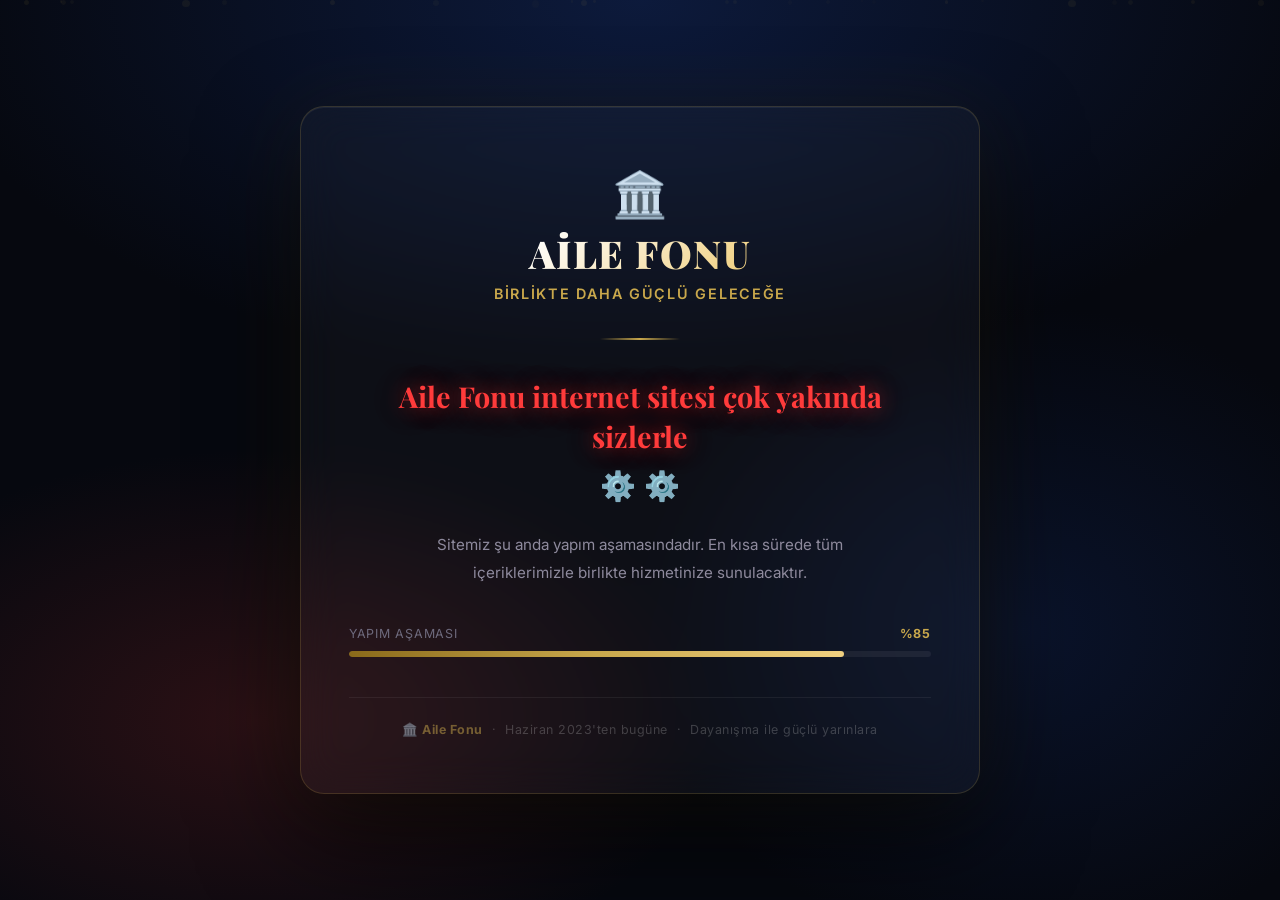
==== commit 723c887f: "Cok Yakinda sayfasi - yapim asamasinda" ====
--- a/index.html
+++ b/index.html
@@ -3,450 +3,243 @@
 <head>
   <meta charset="UTF-8"/>
   <meta name="viewport" content="width=device-width, initial-scale=1.0"/>
-  <title>Aile Fonu – Birlikte Daha Güçlü Geleceğe</title>
-  <meta name="description" content="Aile Fonu; dayanışma, güven ve şeffaflık ilkeleri üzerine kurulmuş bir aile yardımlaşma yapısıdır. Haziran 2023'ten bugüne birlikte güçlüyüz."/>
+  <title>Aile Fonu – Çok Yakında</title>
+  <meta name="description" content="Aile Fonu internet sitesi çok yakında sizlerle!"/>
   <link rel="preconnect" href="https://fonts.googleapis.com"/>
   <link rel="preconnect" href="https://fonts.gstatic.com" crossorigin/>
-  <link href="https://fonts.googleapis.com/css2?family=Playfair+Display:wght@700;900&family=Inter:wght@300;400;500;600;700&display=swap" rel="stylesheet"/>
-  <link rel="stylesheet" href="style.css"/>
+  <link href="https://fonts.googleapis.com/css2?family=Playfair+Display:wght@700;900&family=Inter:wght@300;400;600;700&display=swap" rel="stylesheet"/>
+  <style>
+    *, *::before, *::after { box-sizing: border-box; margin: 0; padding: 0; }
+    html, body { height: 100%; }
+
+    body {
+      font-family: 'Inter', sans-serif;
+      background: #06080f;
+      color: #e8e4d9;
+      min-height: 100vh;
+      display: flex;
+      flex-direction: column;
+      align-items: center;
+      justify-content: center;
+      overflow: hidden;
+      position: relative;
+    }
+
+    /* Animated background */
+    .bg-glow {
+      position: fixed; inset: 0; z-index: 0;
+      background:
+        radial-gradient(ellipse 80% 60% at 50% 0%, rgba(13,27,62,.95) 0%, transparent 70%),
+        radial-gradient(ellipse 60% 50% at 20% 80%, rgba(100,30,30,.4) 0%, transparent 60%),
+        radial-gradient(ellipse 50% 60% at 80% 70%, rgba(13,27,62,.6) 0%, transparent 60%);
+      background-color: #06080f;
+    }
+
+    /* Floating particles */
+    .particles { position: fixed; inset: 0; z-index: 1; pointer-events: none; }
+    .particle {
+      position: absolute;
+      border-radius: 50%;
+      background: rgba(201,168,76,.15);
+      animation: floatUp linear infinite;
+    }
+
+    @keyframes floatUp {
+      0%   { transform: translateY(100vh) scale(0); opacity: 0; }
+      10%  { opacity: 1; }
+      90%  { opacity: .5; }
+      100% { transform: translateY(-10vh) scale(1); opacity: 0; }
+    }
+
+    /* Main card */
+    .card {
+      position: relative; z-index: 10;
+      text-align: center;
+      padding: 60px 48px 56px;
+      max-width: 680px; width: 90%;
+      background: rgba(255,255,255,.03);
+      border: 1px solid rgba(201,168,76,.2);
+      border-radius: 24px;
+      backdrop-filter: blur(20px);
+      box-shadow:
+        0 0 80px rgba(201,168,76,.06),
+        0 40px 100px rgba(0,0,0,.7),
+        inset 0 1px 0 rgba(255,255,255,.06);
+      animation: fadeIn .9s ease forwards;
+    }
+
+    @keyframes fadeIn {
+      from { opacity: 0; transform: translateY(30px); }
+      to   { opacity: 1; transform: translateY(0); }
+    }
+
+    /* Logo */
+    .logo {
+      font-size: 2.8rem;
+      margin-bottom: 6px;
+      animation: spin-slow 8s linear infinite;
+      display: inline-block;
+    }
+    @keyframes spin-slow {
+      0%   { transform: rotate(0deg); }
+      100% { transform: rotate(360deg); }
+    }
+
+    .brand {
+      font-family: 'Playfair Display', serif;
+      font-size: 2.4rem; font-weight: 900;
+      background: linear-gradient(135deg, #fff 30%, #f0d080 70%);
+      -webkit-background-clip: text; -webkit-text-fill-color: transparent;
+      background-clip: text;
+      letter-spacing: .04em;
+      margin-bottom: 6px;
+    }
+
+    .tagline {
+      color: #c9a84c;
+      font-size: .9rem; letter-spacing: .12em;
+      text-transform: uppercase; font-weight: 600;
+      margin-bottom: 36px;
+    }
+
+    /* Divider */
+    .divider {
+      width: 80px; height: 2px;
+      background: linear-gradient(90deg, transparent, #c9a84c, transparent);
+      margin: 0 auto 36px;
+    }
+
+    /* ⭐ KIRMIZI ANA MESAJ */
+    .main-message {
+      font-family: 'Playfair Display', serif;
+      font-size: clamp(1.3rem, 3.5vw, 1.8rem);
+      font-weight: 700;
+      color: #ff3b3b;
+      text-shadow:
+        0 0 20px rgba(255,59,59,.5),
+        0 0 40px rgba(255,59,59,.25);
+      line-height: 1.4;
+      margin-bottom: 12px;
+      animation: redPulse 2.5s ease-in-out infinite;
+    }
+    @keyframes redPulse {
+      0%,100% { text-shadow: 0 0 20px rgba(255,59,59,.5), 0 0 40px rgba(255,59,59,.2); }
+      50%      { text-shadow: 0 0 35px rgba(255,59,59,.9), 0 0 70px rgba(255,59,59,.4); }
+    }
+
+    /* Gear icons */
+    .gears {
+      font-size: 1.8rem;
+      display: inline-flex; gap: 8px; align-items: center;
+      margin-bottom: 28px;
+    }
+    .gear-spin  { display: inline-block; animation: spin 3s linear infinite; }
+    .gear-spin2 { display: inline-block; animation: spin 2s linear infinite reverse; }
+    @keyframes spin { to { transform: rotate(360deg); } }
+
+    /* Description */
+    .description {
+      color: #8e8a9d;
+      font-size: .95rem; line-height: 1.8;
+      max-width: 480px; margin: 0 auto 40px;
+    }
+
+    /* Progress bar */
+    .progress-wrap {
+      margin-bottom: 40px;
+    }
+    .progress-label {
+      display: flex; justify-content: space-between;
+      font-size: .78rem; color: #6e6a7d;
+      text-transform: uppercase; letter-spacing: .06em;
+      margin-bottom: 10px;
+    }
+    .progress-label span:last-child { color: #c9a84c; font-weight: 700; }
+    .progress-bar {
+      height: 6px; background: rgba(255,255,255,.06);
+      border-radius: 999px; overflow: hidden;
+    }
+    .progress-fill {
+      height: 100%;
+      background: linear-gradient(90deg, #8a6a1a, #c9a84c, #f0d080);
+      border-radius: 999px;
+      width: 0%;
+      animation: fillBar 2s 0.5s ease forwards;
+    }
+    @keyframes fillBar {
+      to { width: 85%; }
+    }
+
+    /* Footer note */
+    .footer-note {
+      margin-top: 36px;
+      padding-top: 24px;
+      border-top: 1px solid rgba(255,255,255,.06);
+      color: rgba(255,255,255,.2);
+      font-size: .78rem; letter-spacing: .04em;
+    }
+    .footer-note strong { color: rgba(201,168,76,.5); }
+
+  </style>
 </head>
 <body>
 
-<!-- NAV -->
-<nav id="navbar">
-  <div class="nav-inner">
-    <a href="#hero" class="nav-logo">🏛️ AİLE FONU</a>
-    <div class="nav-visitor" id="navVisitor" title="Toplam ziyaret sayısı">👁️ <span id="navVisitorCount">...</span></div>
-    <button class="nav-toggle" id="navToggle" aria-label="Menü">☰</button>
-    <ul class="nav-links" id="navLinks">
-      <li><a href="#hakkimizda">Hakkımızda</a></li>
-      <li><a href="#misyon">Misyon & Vizyon</a></li>
-      <li><a href="#faaliyetler">Faaliyetler</a></li>
-      <li><a href="#yonetim">Yönetim</a></li>
-      <li><a href="#kurallar">Kurallar</a></li>
-      <li><a href="#tesekkur">Teşekkür</a></li>
-    </ul>
+<div class="bg-glow"></div>
+
+<!-- Floating particles -->
+<div class="particles" id="particles"></div>
+
+<!-- Main Card -->
+<div class="card">
+  <div class="logo">🏛️</div>
+  <div class="brand">AİLE FONU</div>
+  <p class="tagline">Birlikte Daha Güçlü Geleceğe</p>
+  <div class="divider"></div>
+
+  <p class="main-message">
+    Aile Fonu internet sitesi çok yakında sizlerle
+  </p>
+
+  <div class="gears">
+    <span class="gear-spin">⚙️</span>
+    <span class="gear-spin2">⚙️</span>
   </div>
-</nav>
-
-<!-- HERO -->
-<section id="hero">
-  <div class="hero-bg"></div>
-  <div class="hero-overlay"></div>
-  <div class="hero-content">
-    <span class="hero-badge">Haziran 2023'ten Bugüne</span>
-    <h1 class="hero-title">AİLE FONU</h1>
-    <p class="hero-subtitle">Dayanışma ile Güçlü Yarınlara</p>
-    <p class="hero-desc">Birlikte büyüyen, birlikte güçlenen, birlikte ilerleyen bir aile olarak ortak geleceğimizi inşa ediyoruz.</p>
-    <div class="hero-stats">
-      <div class="stat-card">
-        <span class="stat-num">30+</span>
-        <span class="stat-label">Aktif Üye</span>
-      </div>
-      <div class="stat-card">
-        <span class="stat-num">3</span>
-        <span class="stat-label">Yıl</span>
-      </div>
-      <div class="stat-card">
-        <span class="stat-num">11+</span>
-        <span class="stat-label">Faaliyet</span>
-      </div>
-      <div class="stat-card stat-visitor" id="visitorStatCard">
-        <span class="stat-num" id="visitorCount">
-          <span class="visitor-dot"></span>
-        </span>
-        <span class="stat-label">Ziyaretçi</span>
-      </div>
+
+  <p class="description">
+    Sitemiz şu anda yapım aşamasındadır. En kısa sürede tüm içeriklerimizle birlikte hizmetinize sunulacaktır.
+  </p>
+
+  <div class="progress-wrap">
+    <div class="progress-label">
+      <span>Yapım Aşaması</span>
+      <span>%85</span>
     </div>
-    <a href="#hakkimizda" class="hero-btn">Daha Fazla Keşfet ↓</a>
-  </div>
-  <div class="hero-img-side">
-    <img src="WhatsApp Image 2026-06-26 at 21.54.14.jpeg" alt="Aile Fonu Dayanışma"/>
-  </div>
-</section>
-
-<!-- HAKKIMIZDA -->
-<section id="hakkimizda" class="section">
-  <div class="container">
-    <div class="section-header">
-      <span class="section-tag">Kuruluş Hikayemiz</span>
-      <h2>Neden Kurulduk?</h2>
-      <p>6 Şubat 2023 depremi, hayatın ne kadar öngörülemez olduğunu ve zor zamanlarda dayanışmanın ne kadar hayati önem taşıdığını bir kez daha gösterdi. Bu anlayışla Aile Fonu, sevdiklerimizin yanında olmak ve birlikte güçlenmek amacıyla kuruldu.</p>
-    </div>
-    <div class="about-grid">
-      <div class="about-card" data-delay="0">
-        <div class="about-icon">💛</div>
-        <h3>Birlik</h3>
-        <p>Aile bağlarımızı güçlendirir, geleceğe birlikte yürürüz.</p>
-      </div>
-      <div class="about-card" data-delay="100">
-        <div class="about-icon">🤝</div>
-        <h3>Dayanışma</h3>
-        <p>Birlikte hareket eder, birbirimize güç veririz.</p>
-      </div>
-      <div class="about-card" data-delay="200">
-        <div class="about-icon">🛡️</div>
-        <h3>Güvence</h3>
-        <p>Zor zamanlarda güvenli bir liman oluruz.</p>
-      </div>
-      <div class="about-card" data-delay="300">
-        <div class="about-icon">📊</div>
-        <h3>Şeffaflık</h3>
-        <p>Tüm gelir ve giderler belgelenerek üyelerle paylaşılır.</p>
-      </div>
-    </div>
-    <div class="kurulis-banner">
-      <img src="WhatsApp Image 2026-06-26 at 21.54.14 (1).jpeg" alt="Aile Fonu Poster" class="poster-img"/>
+    <div class="progress-bar">
+      <div class="progress-fill"></div>
     </div>
   </div>
-</section>
-
-<!-- MİSYON & VİZYON -->
-<section id="misyon" class="section section-dark">
-  <div class="container">
-    <div class="mv-grid">
-      <div class="mv-card">
-        <div class="mv-icon">🏛️</div>
-        <h2>Misyonumuz</h2>
-        <ul class="mv-list">
-          <li>Aile bireyleri arasında güven, dayanışma ve paylaşım kültürünü güçlendirmek</li>
-          <li>Zor zamanlarda destek olmak, mutlu günlerde bir arada sevinmek</li>
-          <li>Şeffaflık, güven, adalet ve sürdürülebilirlik ilkeleriyle hareket etmek</li>
-          <li>Geçmişten gelen köklü değerleri koruyarak geleceğe emin adımlarla ilerlemek</li>
-        </ul>
-      </div>
-      <div class="mv-divider"></div>
-      <div class="mv-card">
-        <div class="mv-icon">🌟</div>
-        <h2>Vizyonumuz</h2>
-        <ul class="mv-list">
-          <li>Nesiller boyunca yaşatılacak örnek bir aile dayanışma modeli oluşturmak</li>
-          <li>Yarınlara umut ve istikrar taşıyan bir yapı olmak</li>
-          <li>Maddi katkının ötesinde manevi anlam bulan bir sistem kurmak</li>
-          <li>"Köklerden gelen gücümüzle geleceğe yön vermek"</li>
-        </ul>
-        <blockquote class="mv-quote">"Bugün atılan küçük adımlar, yarının büyük başarılarına dönüşür."</blockquote>
-      </div>
-    </div>
+
+  <div class="footer-note">
+    <strong>🏛️ Aile Fonu</strong> &nbsp;·&nbsp; Haziran 2023'ten bugüne &nbsp;·&nbsp; Dayanışma ile güçlü yarınlara
   </div>
-</section>
-
-<!-- FAALİYETLER -->
-<section id="faaliyetler" class="section">
-  <div class="container">
-    <div class="section-header">
-      <span class="section-tag">2023 – 2026</span>
-      <h2>Neler Yaptık?</h2>
-      <p>Aile Fonunun kuruluşundan bu yana gerçekleştirilen tüm faaliyetler şeffaflık ilkesiyle kayıt altına alınmıştır.</p>
-    </div>
-    <div class="timeline">
-      <div class="tl-item">
-        <div class="tl-year">2023</div>
-        <div class="tl-content">
-          <h4>🫖 Ekipman Alımı</h4>
-          <p>Küçük semaver ve çay bardağı alındı.</p>
-          <p>Sıdıka BİÇER'in cenazesine nakdi yardım yapıldı.</p>
-        </div>
-      </div>
-      <div class="tl-item">
-        <div class="tl-year">2024</div>
-        <div class="tl-content">
-          <h4>💰 Yardım & Birikim</h4>
-          <p>28.600 TL toplandı. Harcamalar sonrası 4 gram altın ve 5 çeyrek alındı.</p>
-        </div>
-      </div>
-      <div class="tl-item">
-        <div class="tl-year">2025</div>
-        <div class="tl-content">
-          <h4>🌙 Bayramlar & Mezar</h4>
-          <p>Ramazan Bayramı için erzak alındı.</p>
-          <p>Kurban Bayramı için erzak alındı.</p>
-          <p>İki aile mensubunun mezarları yapıldı.</p>
-          <p>Büyük semaver, 3 çaydanlık alındı.</p>
-          <p>30.700 TL toplandı. 7.640 TL harcandı.</p>
-        </div>
-      </div>
-      <div class="tl-item">
-        <div class="tl-year">2026</div>
-        <div class="tl-content">
-          <h4>🏠 Dayanışma & Bayramlar</h4>
-          <p>2 adet aydınlatma lambası, 2 adet uzatma kablosu alındı.</p>
-          <p>Adana sel baskınında etkilenen aile mensubuna nakdi yardım yapıldı.</p>
-          <p>Ramazan Bayramı için erzak alındı.</p>
-          <p>İkamet yangınında etkilenen aile mensubuna nakdi yardım yapıldı.</p>
-          <p>Kurban Bayramı için erzak alındı.</p>
-        </div>
-      </div>
-    </div>
-    <!-- Mali Özet -->
-    <div class="mali-grid">
-      <div class="mali-card">
-        <span class="mali-icon">📥</span>
-        <h4>2023–2024 Toplam</h4>
-        <div class="mali-amount">28.600 ₺</div>
-        <p>Harcama: 2.250 ₺</p>
-      </div>
-      <div class="mali-card">
-        <span class="mali-icon">📈</span>
-        <h4>2025 Toplam</h4>
-        <div class="mali-amount">30.700 ₺</div>
-        <p>Harcama: 7.640 ₺</p>
-      </div>
-      <div class="mali-card highlight">
-        <span class="mali-icon">🪙</span>
-        <h4>Yatırım</h4>
-        <div class="mali-amount">10 Gram + 11 Çeyrek</div>
-        <p>Altın olarak değerlendirildi</p>
-      </div>
-    </div>
-  </div>
-</section>
-
-<!-- YÖNETİM KURULU -->
-<section id="yonetim" class="section section-dark">
-  <div class="container">
-    <div class="section-header">
-      <span class="section-tag">Yönetim Kurulu</span>
-      <h2>Kimler Yönetiyor?</h2>
-      <p>03.08.2025 tarihli kararla harcama yetkisi Yönetim Kuruluna devredilmiştir.</p>
-    </div>
-    <div class="board-grid">
-      <div class="board-card board-main">
-        <div class="board-avatar">👤</div>
-        <h3>Ensar Can MUKTAR</h3>
-        <span class="board-role">Genel Koordinatör</span>
-        <ul class="board-duties">
-          <li>Genel Takip & Bilgilendirme</li>
-          <li>Öngörülen Kriz ve Acil Durum Değerlendirmesi</li>
-          <li>Muhasebe ve Bilgi Paylaşımı</li>
-          <li>Planlama, Fon Gelişimi</li>
-        </ul>
-      </div>
-      <div class="board-card">
-        <div class="board-avatar">👤</div>
-        <h3>Özkan Baki MUKTAR</h3>
-        <span class="board-role">Kasa & Takip</span>
-        <ul class="board-duties">
-          <li>Kasa Takibi</li>
-          <li>Harcama Yetkisi</li>
-          <li>Yıllık Zam Oranı Belirleme</li>
-          <li>Önerileri Değerlendirme ve Karar Verme</li>
-        </ul>
-      </div>
-      <div class="board-card">
-        <div class="board-avatar">👤</div>
-        <h3>Sıtkı ÇÖMEZ</h3>
-        <span class="board-role">Harcama & Planlama</span>
-        <ul class="board-duties">
-          <li>Harcama Yetkisi</li>
-          <li>Yıllık Zam Oranı Belirleme</li>
-          <li>Önerileri Değerlendirme ve Karar Verme</li>
-          <li>Fiyat Araştırması</li>
-        </ul>
-      </div>
-      <div class="board-card">
-        <div class="board-avatar">👤</div>
-        <h3>Furkan Can MUKTAR</h3>
-        <span class="board-role">Üye İletişim & Takip</span>
-        <ul class="board-duties">
-          <li>Harcama Yetkisi</li>
-          <li>Yıllık Zam Oranı Belirleme</li>
-          <li>Hatırlatma Mesajları</li>
-          <li>Önerileri Değerlendirme ve Karar Verme</li>
-        </ul>
-      </div>
-    </div>
-    <div class="board-img-wrap">
-      <img src="yonetım.jpeg" alt="Yönetim Kurulu Görev Dağılımı" class="board-img"/>
-    </div>
-  </div>
-</section>
-
-<!-- KURALLAR -->
-<section id="kurallar" class="section">
-  <div class="container">
-    <div class="section-header">
-      <span class="section-tag">Yönerge</span>
-      <h2>Temel Kurallar</h2>
-    </div>
-    <div class="rules-grid">
-      <div class="rule-card">
-        <div class="rule-num">01</div>
-        <h4>Üye Yapısı</h4>
-        <p>Fon; 30 aktif üyeden oluşur. 4'ü Yönetim Kurulu, 26'sı Genel Üye statüsündedir. Yeni üye alımı Yönetim Kurulu onayıyla gerçekleşir.</p>
-      </div>
-      <div class="rule-card">
-        <div class="rule-num">02</div>
-        <h4>Aylık Katkı</h4>
-        <p>Her üye belirlenen tutarda düzenli maddi katkı yapar. Her yıl başında Yönetim Kurulunun karara vardığı miktarda artış olur (25 TL veya katları).</p>
-      </div>
-      <div class="rule-card">
-        <div class="rule-num">03</div>
-        <h4>Para Gönderimi</h4>
-        <p>Her ayın 1-15'i arasında IBAN'a gönderilir. 3 ay üst üste göndermeyenler gruptan çıkarılır (iade yapılmaz).</p>
-      </div>
-      <div class="rule-card">
-        <div class="rule-num">04</div>
-        <h4>Cenaze & Acil</h4>
-        <p>Cenaze masrafları tamamen kasadan karşılanır. 10.000 TL+ sağlık harcamasında kasaya göre %30–100 arasında geri ödeme yapılır.</p>
-      </div>
-      <div class="rule-card">
-        <div class="rule-num">05</div>
-        <h4>Yatırım</h4>
-        <p>Fonun sürdürülebilirliği için toplanan para altın yatırım aracında değerlendirilir. Tüm işlemler belgelenerek üyelerle paylaşılır.</p>
-      </div>
-      <div class="rule-card">
-        <div class="rule-num">06</div>
-        <h4>Şeffaflık</h4>
-        <p>Tüm gelir ve giderler dijital olarak kayıt altına alınır. Aylık ve yıllık raporlar tüm üyelere sunulur.</p>
-      </div>
-      <div class="rule-card">
-        <div class="rule-num">07</div>
-        <h4>Eğitim Bursu</h4>
-        <p>Kasanın 200.000-250.000 TL aralığında olması durumunda üniversite öğrencilerine yılda bir kez burs verilir.</p>
-      </div>
-      <div class="rule-card">
-        <div class="rule-num">08</div>
-        <h4>Gruptan Ayrılma</h4>
-        <p>Her üye istediği zaman gruptan ayrılabilir. Feragat eden üyeye hiçbir koşulda ücret iadesi yapılmaz.</p>
-      </div>
-    </div>
-  </div>
-</section>
-
-<!-- TEŞEKKÜR -->
-<section id="tesekkur" class="section section-dark tesekkur-section">
-  <div class="container">
-    <div class="tesekkur-wrap">
-      <div class="tesekkur-badge">🎖️ TEŞEKKÜR MESAJI</div>
-      <h2>Değerli Üyelerimize</h2>
-      <p>Aile Fonu'nun Haziran 2023 tarihli kuruluşundan itibaren gösterilen örnek dayanışma, sorumluluk bilinci ve ortak değer anlayışı, bu yapının temelini oluşturmuştur.</p>
-      <p>Fonun gelişim sürecine katkı sağlayan, güven ve iş birliğiyle bu yapının sürdürülebilirliğini destekleyen tüm üyelerimize tekrar teşekkür ederiz.</p>
-      <p>Her bir üyenin düzenli katkısı, yalnızca maddi bir destek değil; aynı zamanda aile bağlarını güçlendiren ve ortak hedeflere yönelen bir topluluk kültürünün göstergesidir.</p>
-      <blockquote class="tesekkur-quote">"Haziran 2023'ten Bugüne – Birlikte Daha Güçlü Geleceğe…"</blockquote>
-      <div class="tesekkur-imza">
-        <p>Nisan 2026</p>
-        <p><strong>AİLE FONU YÖNETİM KURULU</strong></p>
-      </div>
-    </div>
-  </div>
-</section>
-
-<!-- FOOTER -->
-<footer id="footer">
-  <div class="container">
-    <div class="footer-inner">
-      <div class="footer-brand">
-        <span class="footer-logo">🏛️ AİLE FONU</span>
-        <p>Birlikte daha da güçlü geleceğe…</p>
-        <p class="footer-copy">© 2025 Aile Fonu – Birinci Baskı. Tüm hakları saklıdır.</p>
-      </div>
-      <div class="footer-links">
-        <h4>Bağlantılar</h4>
-        <ul>
-          <li><a href="#hakkimizda">Hakkımızda</a></li>
-          <li><a href="#misyon">Misyon & Vizyon</a></li>
-          <li><a href="#faaliyetler">Faaliyetler</a></li>
-          <li><a href="#yonetim">Yönetim Kurulu</a></li>
-          <li><a href="#kurallar">Kurallar</a></li>
-        </ul>
-      </div>
-      <div class="footer-values">
-        <h4>Temel Değerlerimiz</h4>
-        <ul>
-          <li>🌱 Nesiller Boyu Devamlılık</li>
-          <li>🤝 Dayanışma ve Güven</li>
-          <li>📈 Ortak Büyüme</li>
-          <li>🔭 Gelecek Vizyonu</li>
-        </ul>
-      </div>
-    </div>
-    <div class="footer-bottom">
-      <p>Kuruluş: Haziran 2023 &nbsp;|&nbsp; Kuruluş Amacı: 6 Şubat 2023 Depremi Sonrası Aile Dayanışması</p>
-      <p class="footer-visitor-line">👁️ Bu sayfayı toplam <strong id="footerVisitorCount">—</strong> kez ziyaret edildi</p>
-      <!-- Gizli sayaç resmi - sayım için gerekli -->
-      <img id="hitsImg" src="https://hits.seeyoufarm.com/api/count/incr/badge.svg?url=https%3A%2F%2Falolar0131-rgb.github.io%2Failefonu&count_bg=%23C9A84C&title_bg=%230D1B3E&icon=eye&icon_color=%23ffffff&title=Ziyaretci&edge_flat=true" alt="" style="position:absolute;opacity:0;pointer-events:none;width:1px;height:1px;"/>
-    </div>
-  </div>
-</footer>
+</div>
 
 <script>
-  // Navbar scroll effect
-  const navbar = document.getElementById('navbar');
-  window.addEventListener('scroll', () => {
-    navbar.classList.toggle('scrolled', window.scrollY > 60);
-  });
-
-  // Mobile nav toggle
-  document.getElementById('navToggle').addEventListener('click', () => {
-    document.getElementById('navLinks').classList.toggle('open');
-  });
-
-  // Smooth close nav on link click
-  document.querySelectorAll('.nav-links a').forEach(a => {
-    a.addEventListener('click', () => document.getElementById('navLinks').classList.remove('open'));
-  });
-
-  // Scroll reveal
-  const observer = new IntersectionObserver((entries) => {
-    entries.forEach(e => {
-      if (e.isIntersecting) { e.target.classList.add('visible'); }
-    });
-  }, { threshold: 0.1 });
-
-  document.querySelectorAll('.about-card, .mv-card, .tl-item, .mali-card, .board-card, .rule-card').forEach(el => {
-    el.classList.add('reveal');
-    observer.observe(el);
-  });
-
-  // ===== ZİYARETÇİ SAYACI =====
-  // hits.seeyoufarm.com JSON API ile anlık sayı çekme
-  const HITS_URL = 'https://hits.seeyoufarm.com/api/count/incr/badge.svg?url=https%3A%2F%2Falolar0131-rgb.github.io%2Failefonu&count_bg=%23C9A84C&title_bg=%230D1B3E&icon=eye&icon_color=%23ffffff&title=Ziyaretci&edge_flat=true';
-
-  function animateCount(el, target) {
-    const duration = 1800;
-    const start = performance.now();
-    const startVal = 0;
-    function update(now) {
-      const elapsed = now - start;
-      const progress = Math.min(elapsed / duration, 1);
-      const eased = 1 - Math.pow(1 - progress, 3);
-      el.textContent = Math.floor(startVal + (target - startVal) * eased).toLocaleString('tr-TR');
-      if (progress < 1) requestAnimationFrame(update);
-    }
-    requestAnimationFrame(update);
+  // Generate floating particles
+  const container = document.getElementById('particles');
+  for (let i = 0; i < 25; i++) {
+    const p = document.createElement('div');
+    p.className = 'particle';
+    const size = Math.random() * 6 + 2;
+    p.style.cssText = `
+      width: ${size}px; height: ${size}px;
+      left: ${Math.random() * 100}%;
+      animation-duration: ${Math.random() * 15 + 10}s;
+      animation-delay: ${Math.random() * 10}s;
+      opacity: ${Math.random() * 0.4 + 0.1};
+    `;
+    container.appendChild(p);
   }
-
-  function setVisitorCount(count) {
-    const heroEl = document.getElementById('visitorCount');
-    const navEl  = document.getElementById('navVisitorCount');
-    const footEl = document.getElementById('footerVisitorCount');
-    if (heroEl) animateCount(heroEl, count);
-    if (navEl)  navEl.textContent = count.toLocaleString('tr-TR');
-    if (footEl) footEl.textContent = count.toLocaleString('tr-TR');
-  }
-
-  // SVG'den sayıyı parse et
-  async function fetchHitsCount() {
-    try {
-      const res = await fetch(HITS_URL);
-      const svg = await res.text();
-      // SVG içindeki sayıyı bul (örn: "1.234" veya "1234")
-      const matches = svg.match(/>([\d\.\,]+)<\/text>/g);
-      if (matches && matches.length >= 2) {
-        // Son sayı genellikle toplam ziyaret
-        const raw = matches[matches.length - 1].replace(/<[^>]+>/g, '').replace(/[^0-9]/g, '');
-        const count = parseInt(raw, 10);
-        if (!isNaN(count) && count > 0) { setVisitorCount(count); return; }
-      }
-    } catch(e) {}
-    // Fallback: localStorage ile basit sayaç
-    const stored = parseInt(localStorage.getItem('af_visits') || '0') + 1;
-    localStorage.setItem('af_visits', stored);
-    setVisitorCount(stored);
-  }
-
-  fetchHitsCount();
 </script>
 </body>
 </html>
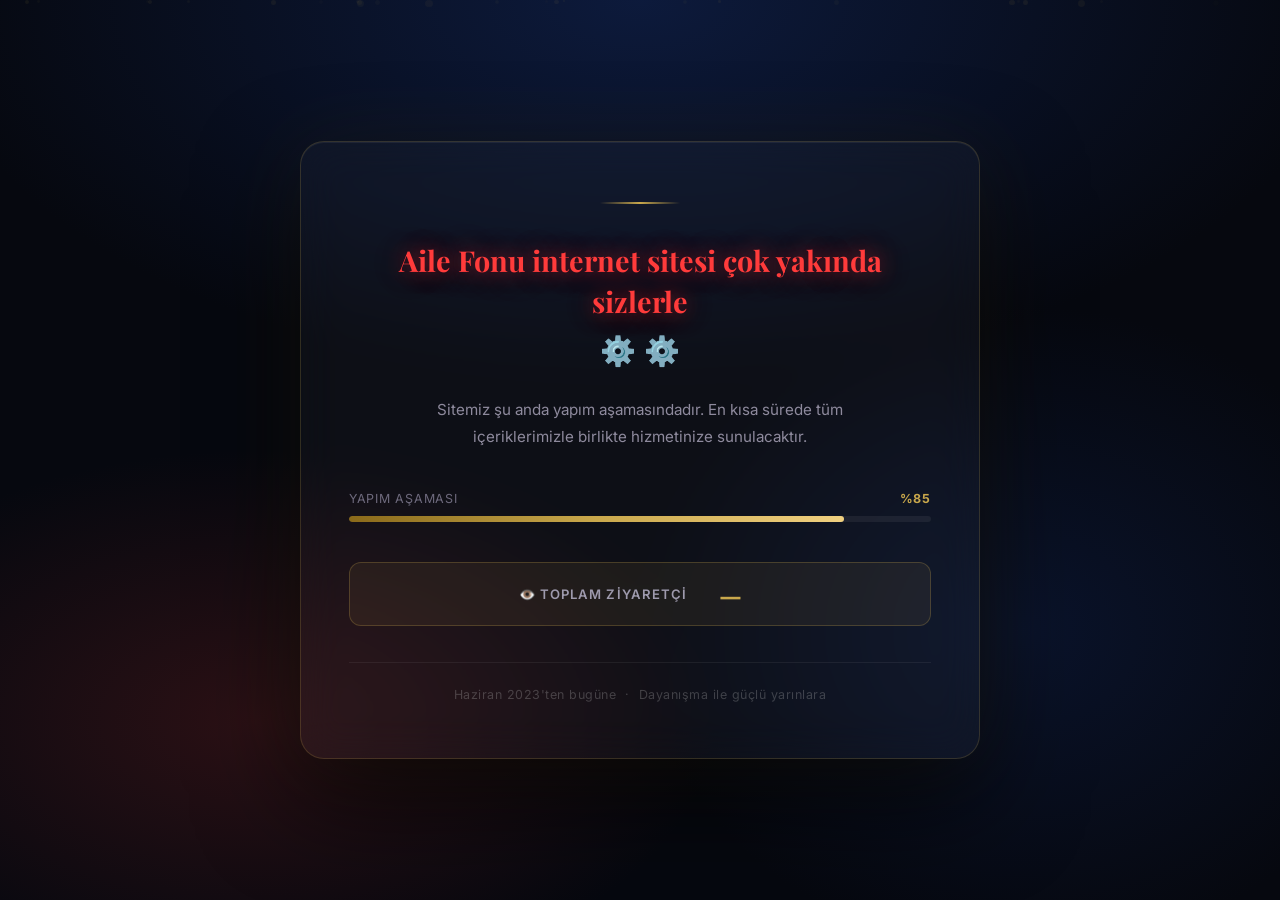
==== commit 746de5db: "Logo kaldirildi, ziyaretci sayaci eklendi" ====
--- a/index.html
+++ b/index.html
@@ -180,6 +180,26 @@
     }
     .footer-note strong { color: rgba(201,168,76,.5); }
 
+    /* Ziyaretçi Sayacı */
+    .visitor-counter {
+      display: flex; align-items: center; justify-content: center; gap: 14px;
+      background: rgba(201,168,76,.08);
+      border: 1px solid rgba(201,168,76,.25);
+      border-radius: 12px; padding: 14px 24px;
+      margin-bottom: 28px;
+      position: relative;
+    }
+    .vc-label {
+      font-size: .82rem; color: #9e9aad;
+      text-transform: uppercase; letter-spacing: .08em; font-weight: 600;
+    }
+    .vc-number {
+      font-family: 'Playfair Display', serif;
+      font-size: 1.6rem; font-weight: 700;
+      color: #c9a84c;
+      min-width: 60px; text-align: center;
+    }
+
   </style>
 </head>
 <body>
@@ -191,9 +211,6 @@
 
 <!-- Main Card -->
 <div class="card">
-  <div class="logo">🏛️</div>
-  <div class="brand">AİLE FONU</div>
-  <p class="tagline">Birlikte Daha Güçlü Geleceğe</p>
   <div class="divider"></div>
 
   <p class="main-message">
@@ -219,13 +236,24 @@
     </div>
   </div>
 
+  <!-- Ziyaretçi Sayacı -->
+  <div class="visitor-counter">
+    <span class="vc-label">👁️ Toplam Ziyaretçi</span>
+    <span class="vc-number" id="vcNumber">—</span>
+    <img id="hitsImg"
+      src="https://hits.seeyoufarm.com/api/count/incr/badge.svg?url=https%3A%2F%2Falolar0131-rgb.github.io%2Failefonu&count_bg=%23C9A84C&title_bg=%230D1B3E&icon=eye&icon_color=%23ffffff&title=Ziyaretci&edge_flat=true"
+      alt="ziyaretci sayaci"
+      style="position:absolute;opacity:0;pointer-events:none;width:1px;height:1px;"
+      onload="parseHits(this)"/>
+  </div>
+
   <div class="footer-note">
-    <strong>🏛️ Aile Fonu</strong> &nbsp;·&nbsp; Haziran 2023'ten bugüne &nbsp;·&nbsp; Dayanışma ile güçlü yarınlara
+    Haziran 2023'ten bugüne &nbsp;·&nbsp; Dayanışma ile güçlü yarınlara
   </div>
 </div>
 
 <script>
-  // Generate floating particles
+  // Floating particles
   const container = document.getElementById('particles');
   for (let i = 0; i < 25; i++) {
     const p = document.createElement('div');
@@ -240,6 +268,38 @@
     `;
     container.appendChild(p);
   }
+
+  // Ziyaretçi sayacı - hits.seeyoufarm.com SVG badge'den sayı parse et
+  function parseHits(img) {
+    // SVG yüklendi, şimdi fetch ile sayıyı alalım
+    fetch(img.src)
+      .then(r => r.text())
+      .then(svg => {
+        const nums = [...svg.matchAll(/>(\d+)<\/text>/g)];
+        if (nums.length >= 2) {
+          const total = parseInt(nums[nums.length - 1][1]);
+          if (!isNaN(total)) animateCount(total);
+        }
+      })
+      .catch(() => {
+        // Fallback: localStorage
+        const n = (parseInt(localStorage.getItem('af_v') || '0')) + 1;
+        localStorage.setItem('af_v', n);
+        animateCount(n);
+      });
+  }
+
+  function animateCount(target) {
+    const el = document.getElementById('vcNumber');
+    const dur = 1600, start = performance.now();
+    function tick(now) {
+      const t = Math.min((now - start) / dur, 1);
+      const ease = 1 - Math.pow(1 - t, 3);
+      el.textContent = Math.floor(ease * target).toLocaleString('tr-TR');
+      if (t < 1) requestAnimationFrame(tick);
+    }
+    requestAnimationFrame(tick);
+  }
 </script>
 </body>
 </html>
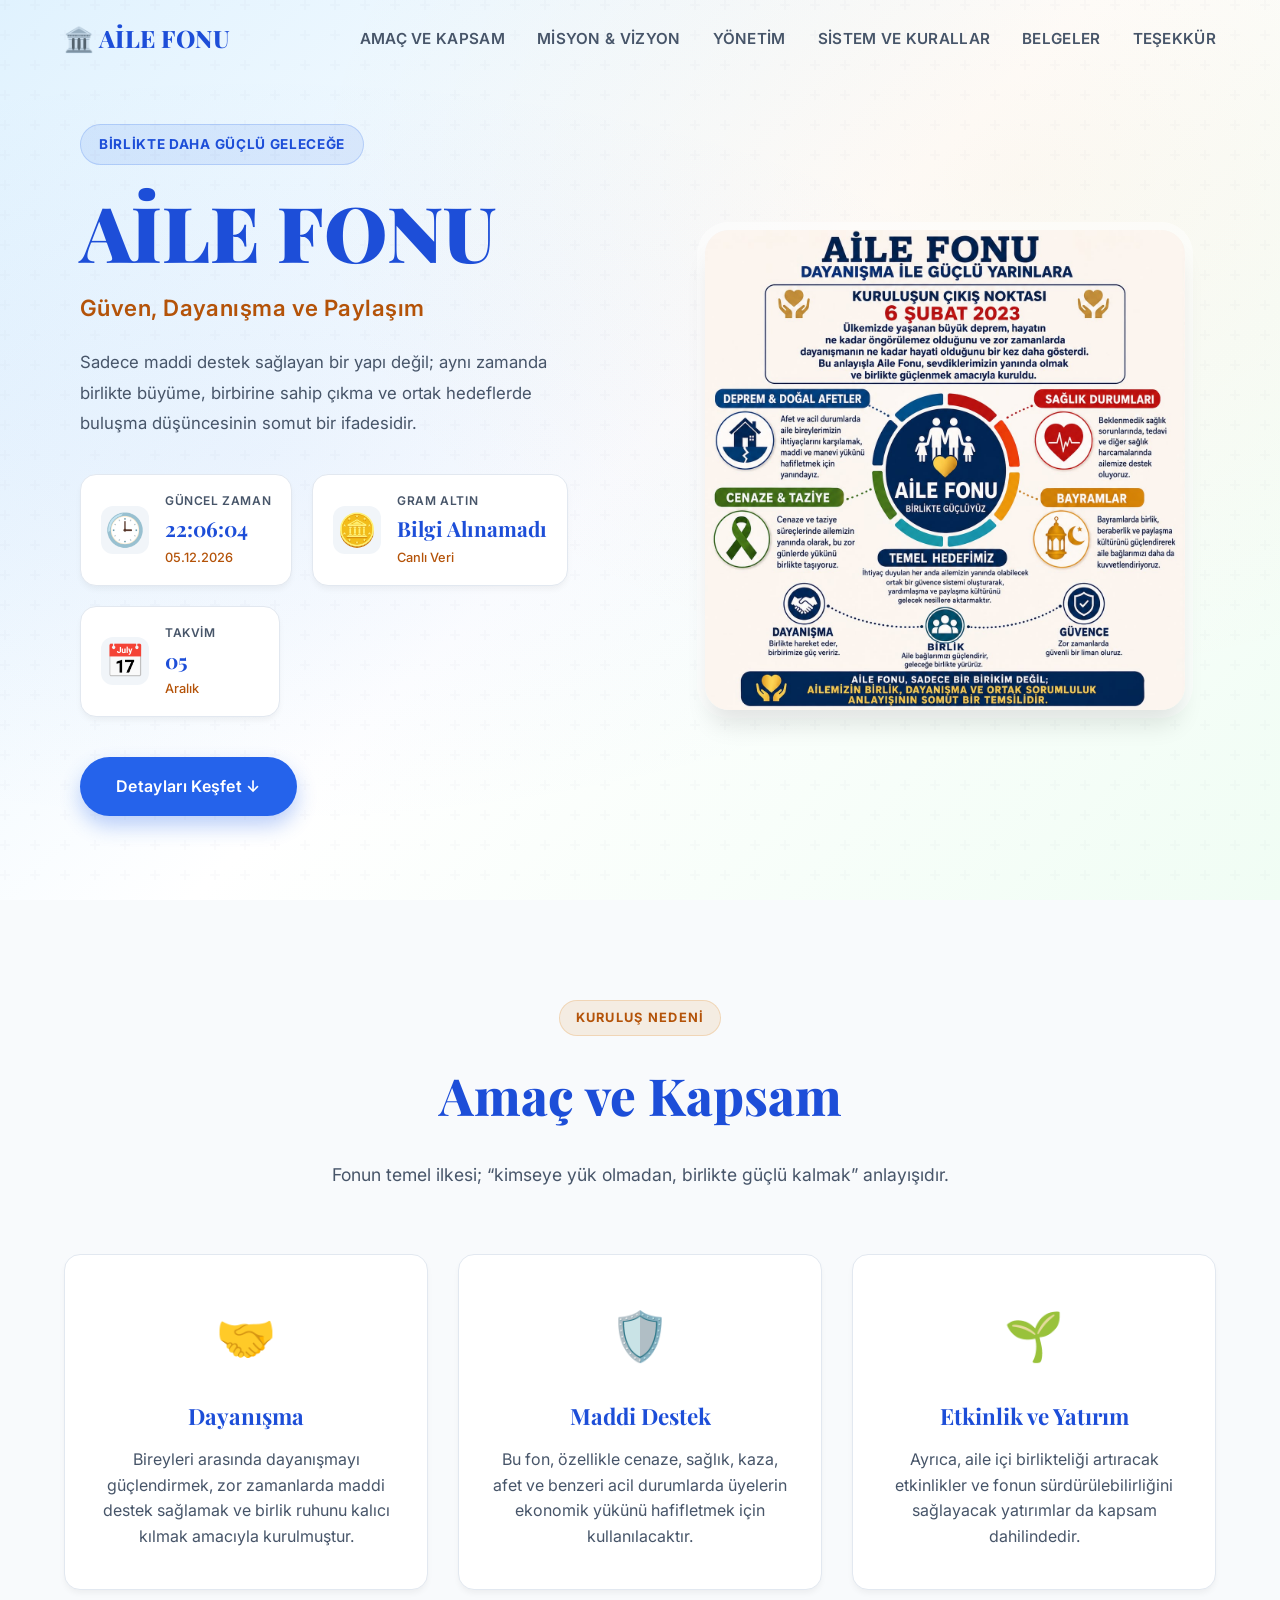
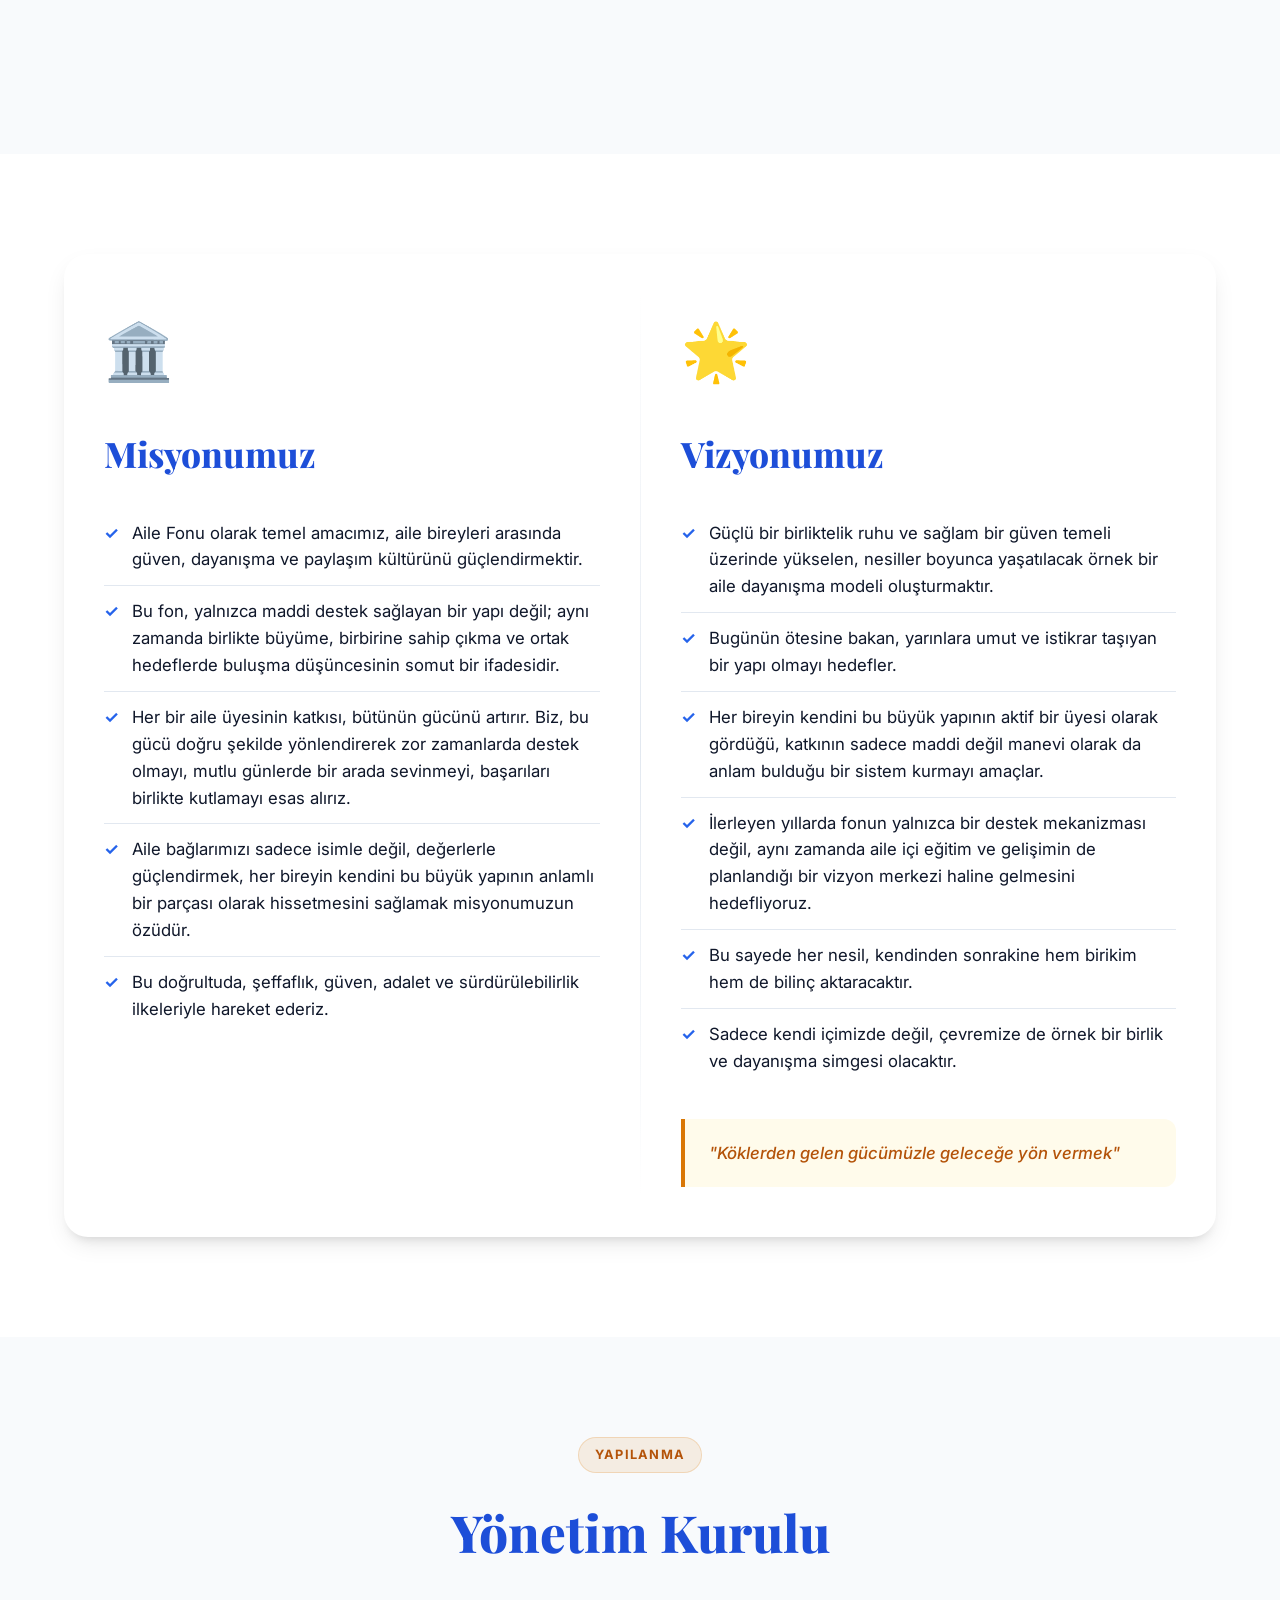
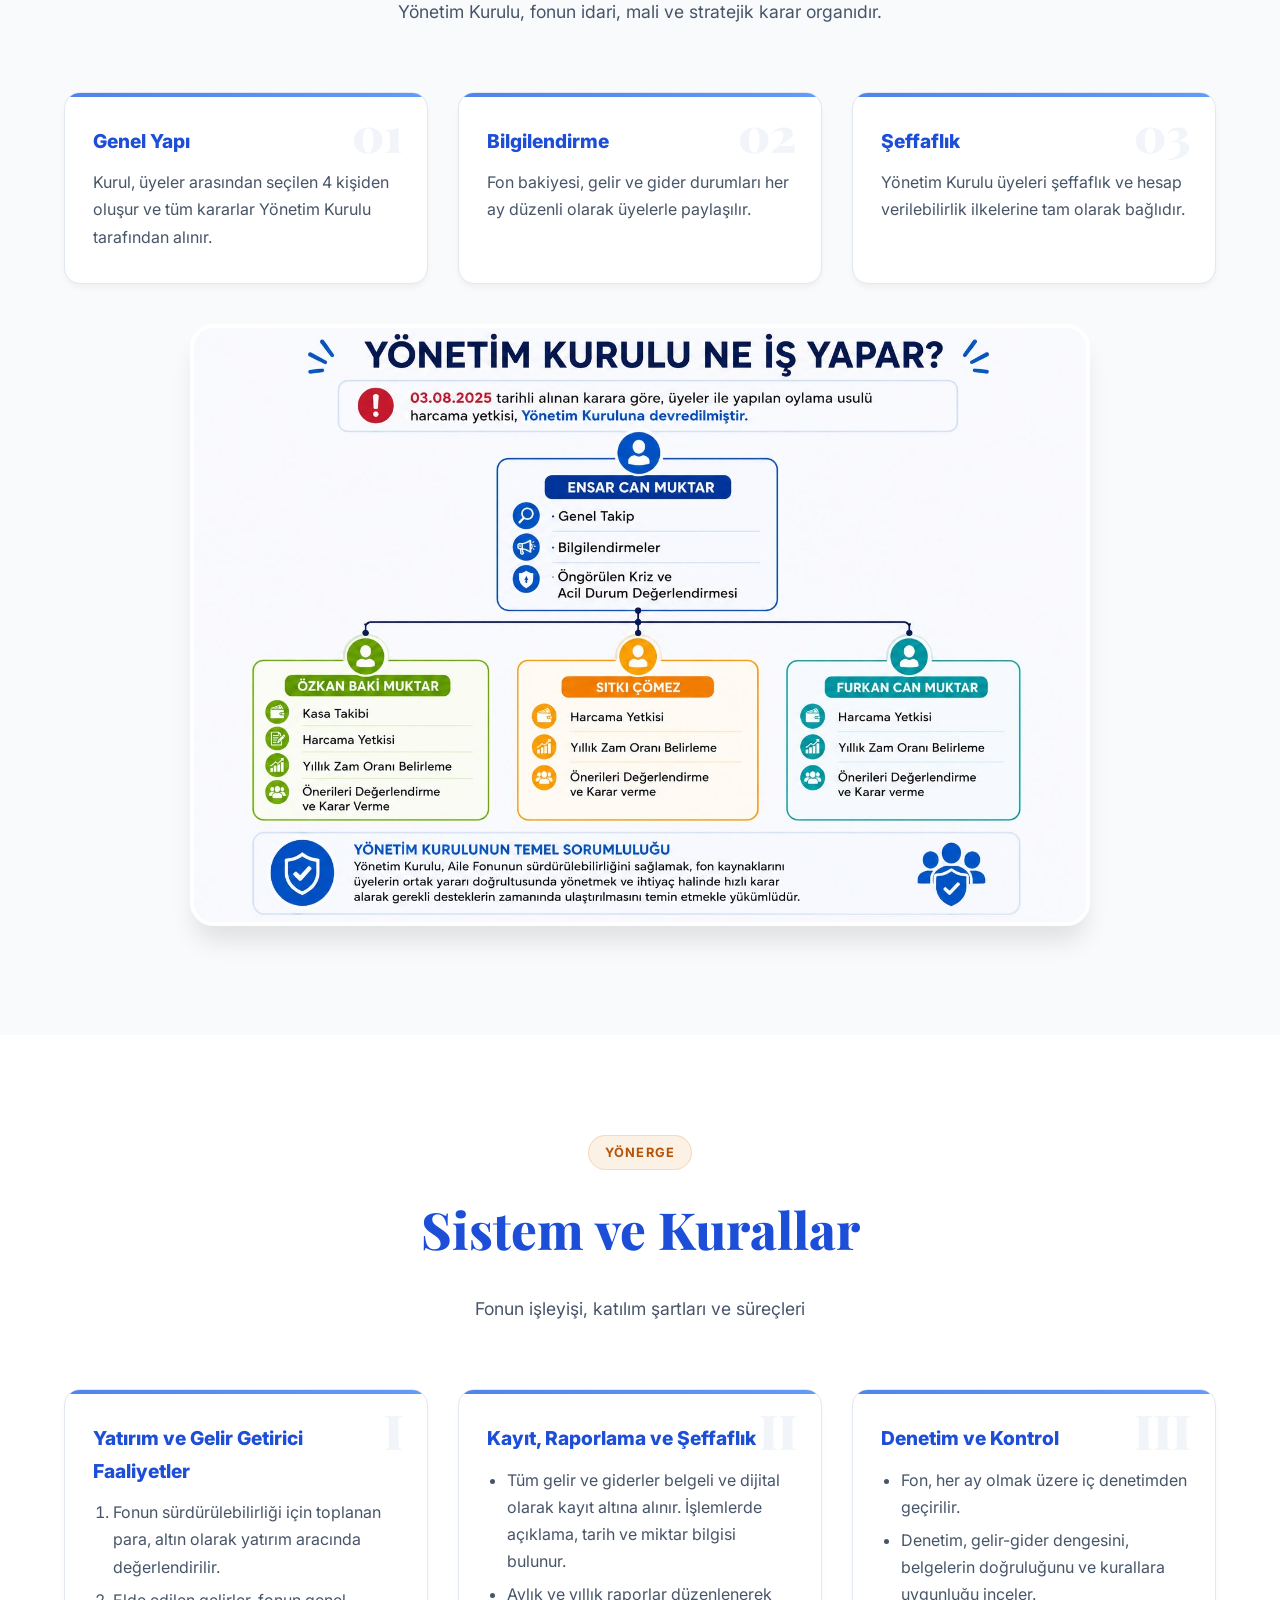
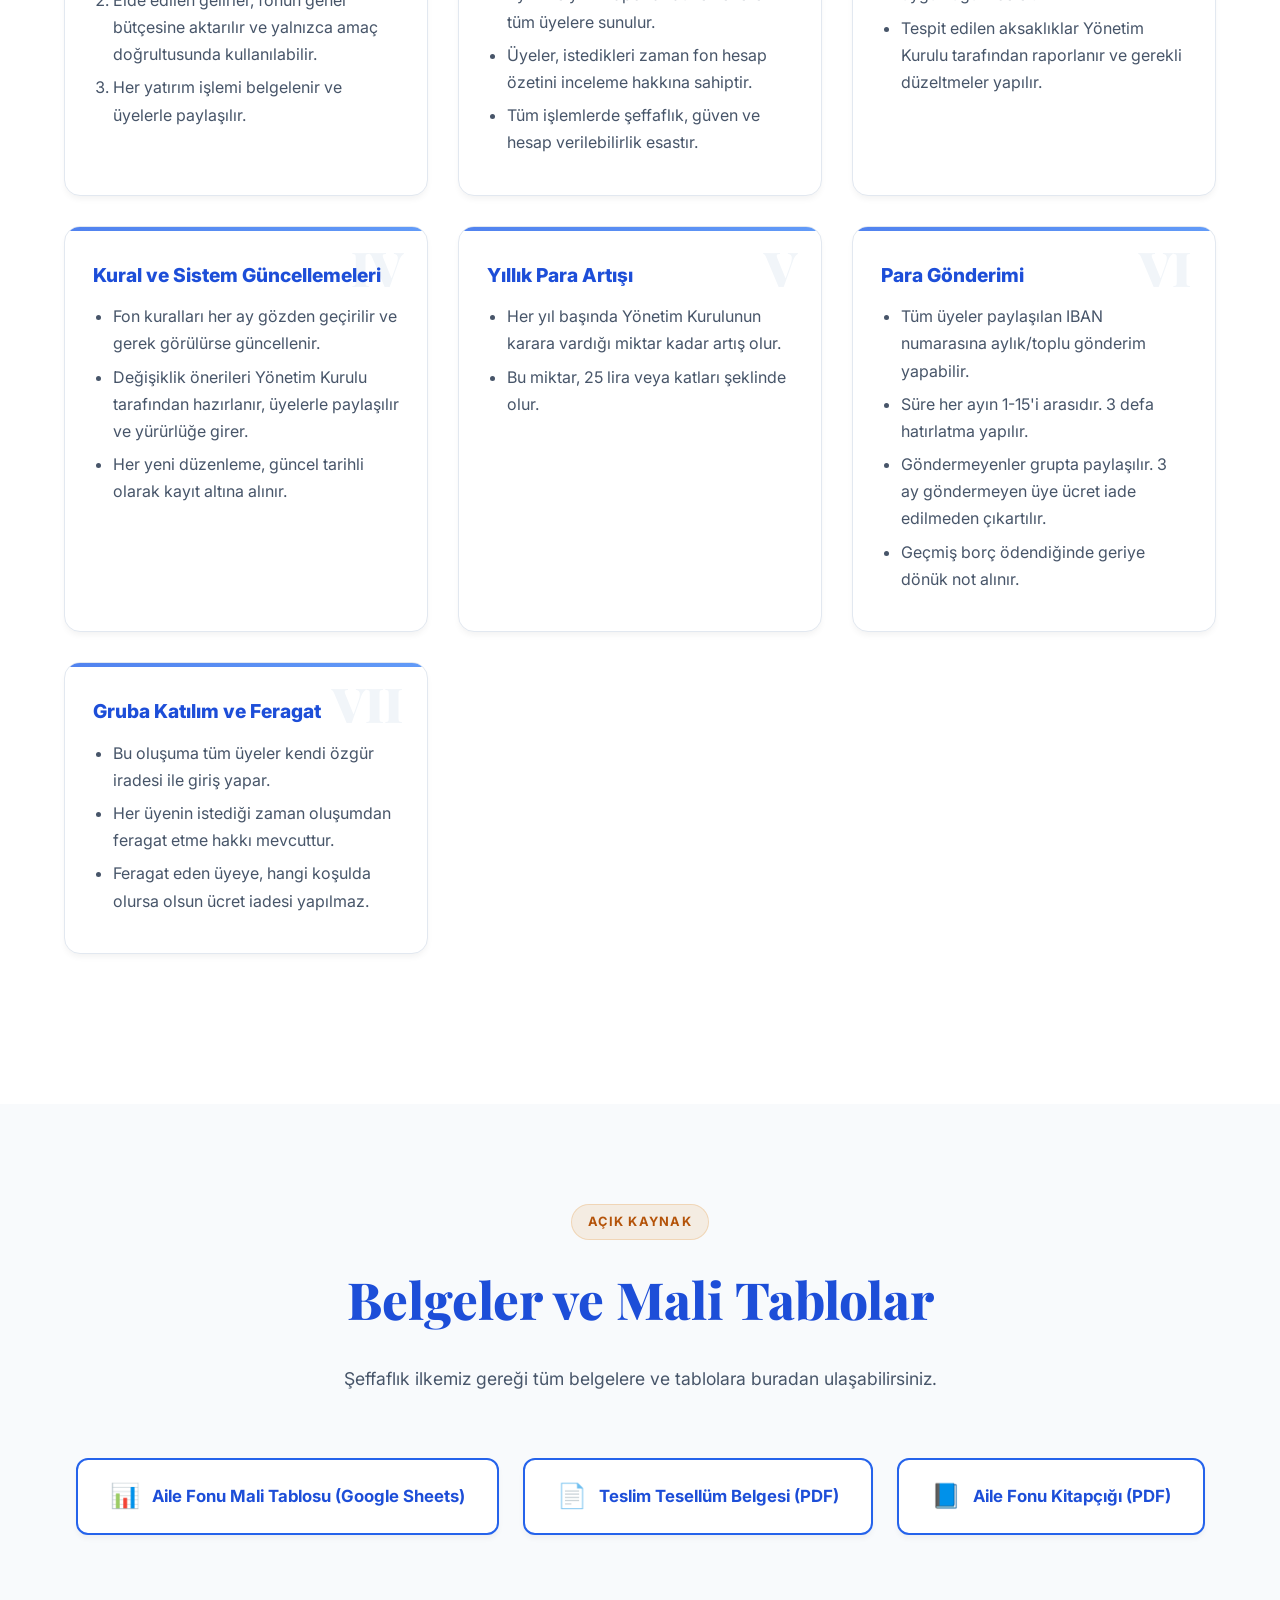
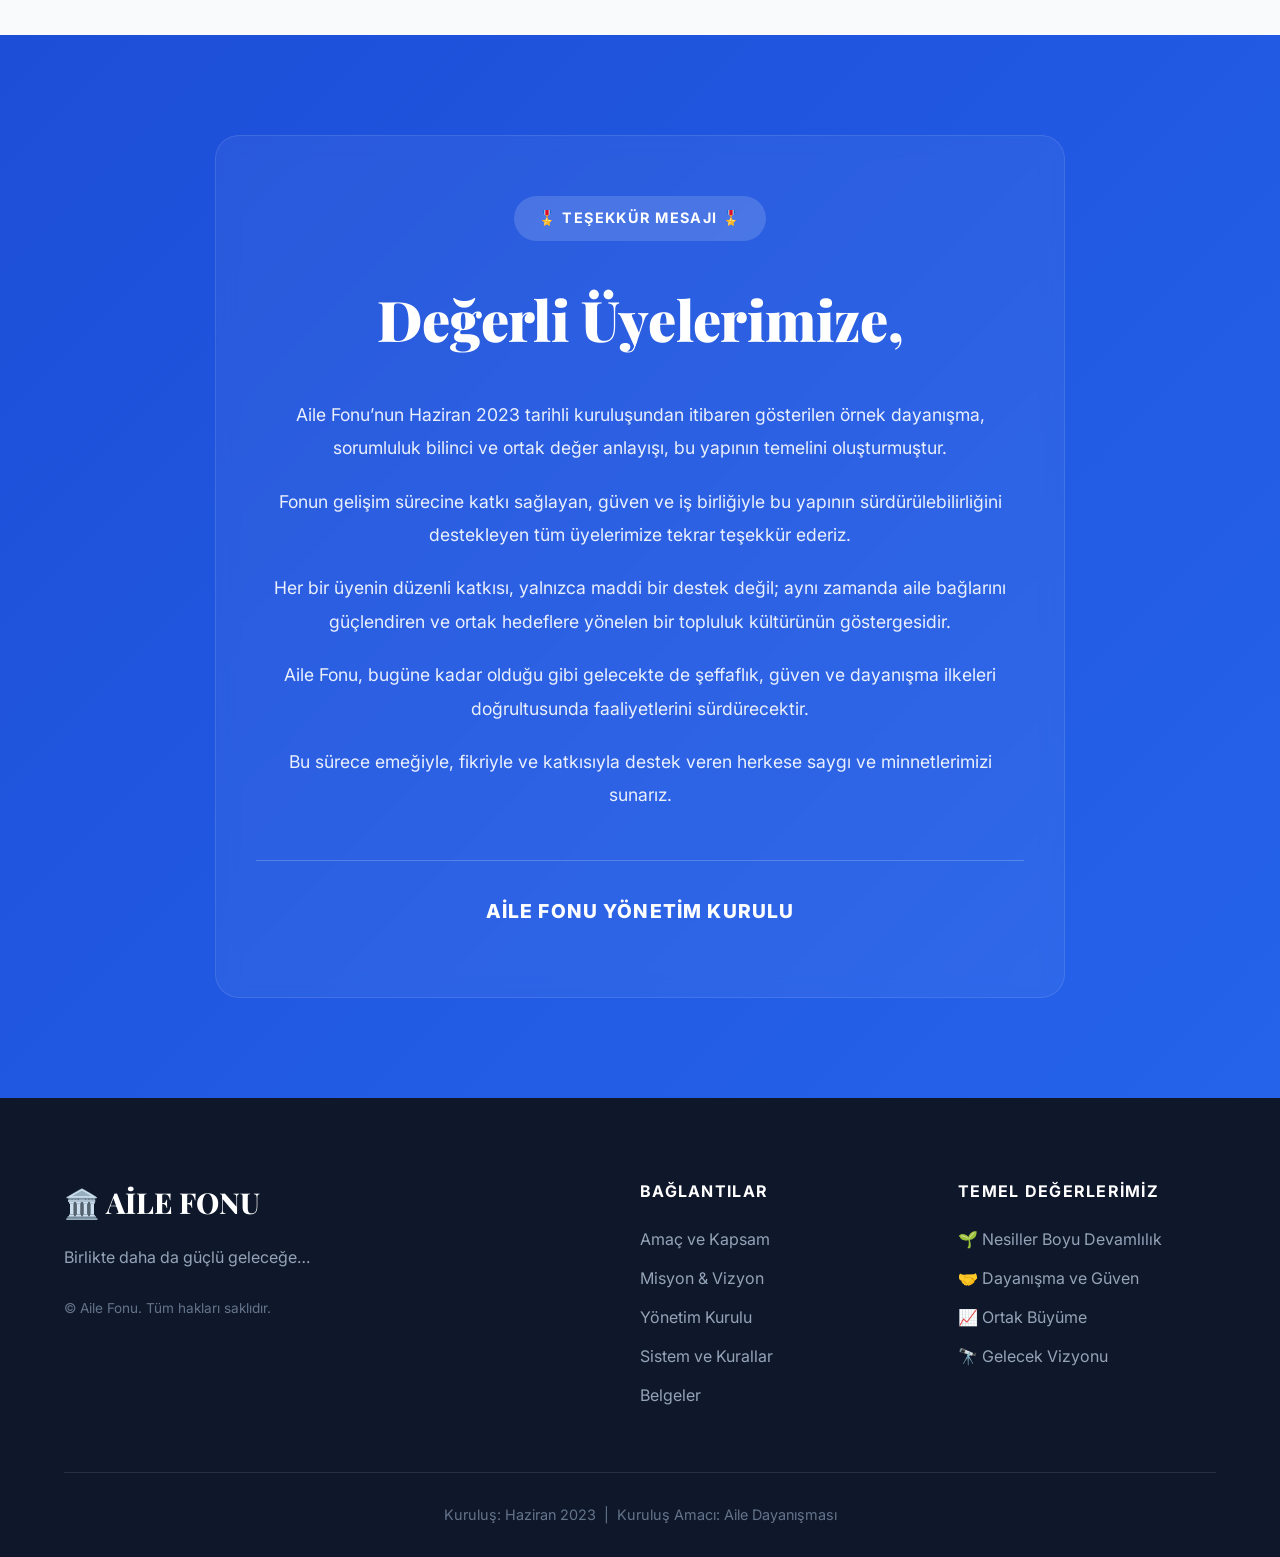
==== commit 4c2b64bc: "Publish full site as index.html" ====
--- a/index.html
+++ b/index.html
@@ -3,303 +3,430 @@
 <head>
   <meta charset="UTF-8"/>
   <meta name="viewport" content="width=device-width, initial-scale=1.0"/>
-  <title>Aile Fonu – Çok Yakında</title>
-  <meta name="description" content="Aile Fonu internet sitesi çok yakında sizlerle!"/>
+  <title>Aile Fonu – Birlikte Daha Güçlü Geleceğe</title>
+  <meta name="description" content="Aile Fonu; dayanışma, güven ve şeffaflık ilkeleri üzerine kurulmuş bir aile yardımlaşma yapısıdır."/>
   <link rel="preconnect" href="https://fonts.googleapis.com"/>
   <link rel="preconnect" href="https://fonts.gstatic.com" crossorigin/>
-  <link href="https://fonts.googleapis.com/css2?family=Playfair+Display:wght@700;900&family=Inter:wght@300;400;600;700&display=swap" rel="stylesheet"/>
-  <style>
-    *, *::before, *::after { box-sizing: border-box; margin: 0; padding: 0; }
-    html, body { height: 100%; }
-
-    body {
-      font-family: 'Inter', sans-serif;
-      background: #06080f;
-      color: #e8e4d9;
-      min-height: 100vh;
-      display: flex;
-      flex-direction: column;
-      align-items: center;
-      justify-content: center;
-      overflow: hidden;
-      position: relative;
-    }
-
-    /* Animated background */
-    .bg-glow {
-      position: fixed; inset: 0; z-index: 0;
-      background:
-        radial-gradient(ellipse 80% 60% at 50% 0%, rgba(13,27,62,.95) 0%, transparent 70%),
-        radial-gradient(ellipse 60% 50% at 20% 80%, rgba(100,30,30,.4) 0%, transparent 60%),
-        radial-gradient(ellipse 50% 60% at 80% 70%, rgba(13,27,62,.6) 0%, transparent 60%);
-      background-color: #06080f;
-    }
-
-    /* Floating particles */
-    .particles { position: fixed; inset: 0; z-index: 1; pointer-events: none; }
-    .particle {
-      position: absolute;
-      border-radius: 50%;
-      background: rgba(201,168,76,.15);
-      animation: floatUp linear infinite;
-    }
-
-    @keyframes floatUp {
-      0%   { transform: translateY(100vh) scale(0); opacity: 0; }
-      10%  { opacity: 1; }
-      90%  { opacity: .5; }
-      100% { transform: translateY(-10vh) scale(1); opacity: 0; }
-    }
-
-    /* Main card */
-    .card {
-      position: relative; z-index: 10;
-      text-align: center;
-      padding: 60px 48px 56px;
-      max-width: 680px; width: 90%;
-      background: rgba(255,255,255,.03);
-      border: 1px solid rgba(201,168,76,.2);
-      border-radius: 24px;
-      backdrop-filter: blur(20px);
-      box-shadow:
-        0 0 80px rgba(201,168,76,.06),
-        0 40px 100px rgba(0,0,0,.7),
-        inset 0 1px 0 rgba(255,255,255,.06);
-      animation: fadeIn .9s ease forwards;
-    }
-
-    @keyframes fadeIn {
-      from { opacity: 0; transform: translateY(30px); }
-      to   { opacity: 1; transform: translateY(0); }
-    }
-
-    /* Logo */
-    .logo {
-      font-size: 2.8rem;
-      margin-bottom: 6px;
-      animation: spin-slow 8s linear infinite;
-      display: inline-block;
-    }
-    @keyframes spin-slow {
-      0%   { transform: rotate(0deg); }
-      100% { transform: rotate(360deg); }
-    }
-
-    .brand {
-      font-family: 'Playfair Display', serif;
-      font-size: 2.4rem; font-weight: 900;
-      background: linear-gradient(135deg, #fff 30%, #f0d080 70%);
-      -webkit-background-clip: text; -webkit-text-fill-color: transparent;
-      background-clip: text;
-      letter-spacing: .04em;
-      margin-bottom: 6px;
-    }
-
-    .tagline {
-      color: #c9a84c;
-      font-size: .9rem; letter-spacing: .12em;
-      text-transform: uppercase; font-weight: 600;
-      margin-bottom: 36px;
-    }
-
-    /* Divider */
-    .divider {
-      width: 80px; height: 2px;
-      background: linear-gradient(90deg, transparent, #c9a84c, transparent);
-      margin: 0 auto 36px;
-    }
-
-    /* ⭐ KIRMIZI ANA MESAJ */
-    .main-message {
-      font-family: 'Playfair Display', serif;
-      font-size: clamp(1.3rem, 3.5vw, 1.8rem);
-      font-weight: 700;
-      color: #ff3b3b;
-      text-shadow:
-        0 0 20px rgba(255,59,59,.5),
-        0 0 40px rgba(255,59,59,.25);
-      line-height: 1.4;
-      margin-bottom: 12px;
-      animation: redPulse 2.5s ease-in-out infinite;
-    }
-    @keyframes redPulse {
-      0%,100% { text-shadow: 0 0 20px rgba(255,59,59,.5), 0 0 40px rgba(255,59,59,.2); }
-      50%      { text-shadow: 0 0 35px rgba(255,59,59,.9), 0 0 70px rgba(255,59,59,.4); }
-    }
-
-    /* Gear icons */
-    .gears {
-      font-size: 1.8rem;
-      display: inline-flex; gap: 8px; align-items: center;
-      margin-bottom: 28px;
-    }
-    .gear-spin  { display: inline-block; animation: spin 3s linear infinite; }
-    .gear-spin2 { display: inline-block; animation: spin 2s linear infinite reverse; }
-    @keyframes spin { to { transform: rotate(360deg); } }
-
-    /* Description */
-    .description {
-      color: #8e8a9d;
-      font-size: .95rem; line-height: 1.8;
-      max-width: 480px; margin: 0 auto 40px;
-    }
-
-    /* Progress bar */
-    .progress-wrap {
-      margin-bottom: 40px;
-    }
-    .progress-label {
-      display: flex; justify-content: space-between;
-      font-size: .78rem; color: #6e6a7d;
-      text-transform: uppercase; letter-spacing: .06em;
-      margin-bottom: 10px;
-    }
-    .progress-label span:last-child { color: #c9a84c; font-weight: 700; }
-    .progress-bar {
-      height: 6px; background: rgba(255,255,255,.06);
-      border-radius: 999px; overflow: hidden;
-    }
-    .progress-fill {
-      height: 100%;
-      background: linear-gradient(90deg, #8a6a1a, #c9a84c, #f0d080);
-      border-radius: 999px;
-      width: 0%;
-      animation: fillBar 2s 0.5s ease forwards;
-    }
-    @keyframes fillBar {
-      to { width: 85%; }
-    }
-
-    /* Footer note */
-    .footer-note {
-      margin-top: 36px;
-      padding-top: 24px;
-      border-top: 1px solid rgba(255,255,255,.06);
-      color: rgba(255,255,255,.2);
-      font-size: .78rem; letter-spacing: .04em;
-    }
-    .footer-note strong { color: rgba(201,168,76,.5); }
-
-    /* Ziyaretçi Sayacı */
-    .visitor-counter {
-      display: flex; align-items: center; justify-content: center; gap: 14px;
-      background: rgba(201,168,76,.08);
-      border: 1px solid rgba(201,168,76,.25);
-      border-radius: 12px; padding: 14px 24px;
-      margin-bottom: 28px;
-      position: relative;
-    }
-    .vc-label {
-      font-size: .82rem; color: #9e9aad;
-      text-transform: uppercase; letter-spacing: .08em; font-weight: 600;
-    }
-    .vc-number {
-      font-family: 'Playfair Display', serif;
-      font-size: 1.6rem; font-weight: 700;
-      color: #c9a84c;
-      min-width: 60px; text-align: center;
-    }
-
-  </style>
+  <link href="https://fonts.googleapis.com/css2?family=Playfair+Display:wght@700;800;900&family=Inter:wght@400;500;600;700&display=swap" rel="stylesheet"/>
+  <link rel="stylesheet" href="style.css"/>
 </head>
 <body>
 
-<div class="bg-glow"></div>
-
-<!-- Floating particles -->
-<div class="particles" id="particles"></div>
-
-<!-- Main Card -->
-<div class="card">
-  <div class="divider"></div>
-
-  <p class="main-message">
-    Aile Fonu internet sitesi çok yakında sizlerle
-  </p>
-
-  <div class="gears">
-    <span class="gear-spin">⚙️</span>
-    <span class="gear-spin2">⚙️</span>
-  </div>
-
-  <p class="description">
-    Sitemiz şu anda yapım aşamasındadır. En kısa sürede tüm içeriklerimizle birlikte hizmetinize sunulacaktır.
-  </p>
-
-  <div class="progress-wrap">
-    <div class="progress-label">
-      <span>Yapım Aşaması</span>
-      <span>%85</span>
-    </div>
-    <div class="progress-bar">
-      <div class="progress-fill"></div>
-    </div>
-  </div>
-
-  <!-- Ziyaretçi Sayacı -->
-  <div class="visitor-counter">
-    <span class="vc-label">👁️ Toplam Ziyaretçi</span>
-    <span class="vc-number" id="vcNumber">—</span>
-    <img id="hitsImg"
-      src="https://hits.seeyoufarm.com/api/count/incr/badge.svg?url=https%3A%2F%2Falolar0131-rgb.github.io%2Failefonu&count_bg=%23C9A84C&title_bg=%230D1B3E&icon=eye&icon_color=%23ffffff&title=Ziyaretci&edge_flat=true"
-      alt="ziyaretci sayaci"
-      style="position:absolute;opacity:0;pointer-events:none;width:1px;height:1px;"
-      onload="parseHits(this)"/>
-  </div>
-
-  <div class="footer-note">
-    Haziran 2023'ten bugüne &nbsp;·&nbsp; Dayanışma ile güçlü yarınlara
-  </div>
-</div>
+<!-- NAV -->
+<nav id="navbar">
+  <div class="nav-inner">
+    <a href="#hero" class="nav-logo">🏛️ AİLE FONU</a>
+    <button class="nav-toggle" id="navToggle" aria-label="Menü">☰</button>
+    <ul class="nav-links" id="navLinks">
+      <li><a href="#amac">Amaç ve Kapsam</a></li>
+      <li><a href="#misyon">Misyon & Vizyon</a></li>
+      <li><a href="#yonetim">Yönetim</a></li>
+      <li><a href="#kurallar">Sistem ve Kurallar</a></li>
+      <li><a href="#belgeler">Belgeler</a></li>
+      <li><a href="#tesekkur">Teşekkür</a></li>
+    </ul>
+  </div>
+</nav>
+
+<!-- HERO -->
+<section id="hero">
+  <div class="hero-bg"></div>
+  <div class="hero-overlay"></div>
+  <div class="hero-content">
+    <span class="hero-badge">Birlikte Daha Güçlü Geleceğe</span>
+    <h1 class="hero-title">AİLE FONU</h1>
+    <p class="hero-subtitle">Güven, Dayanışma ve Paylaşım</p>
+    <p class="hero-desc">Sadece maddi destek sağlayan bir yapı değil; aynı zamanda birlikte büyüme, birbirine sahip çıkma ve ortak hedeflerde buluşma düşüncesinin somut bir ifadesidir.</p>
+    
+    <div class="hero-widgets">
+      <!-- Tarih / Saat -->
+      <div class="widget-card">
+        <div class="widget-icon">🕒</div>
+        <div class="widget-info">
+          <span class="widget-label">Güncel Zaman</span>
+          <span class="widget-value" id="liveTime">--:--:--</span>
+          <span class="widget-sub" id="liveDate">--.--.----</span>
+        </div>
+      </div>
+      <!-- Altın Kuru -->
+      <div class="widget-card">
+        <div class="widget-icon">🪙</div>
+        <div class="widget-info">
+          <span class="widget-label">Gram Altın</span>
+          <span class="widget-value" id="goldPrice">Yükleniyor...</span>
+          <span class="widget-sub">Canlı Veri</span>
+        </div>
+      </div>
+      <!-- Takvim -->
+      <div class="widget-card">
+        <div class="widget-icon">📅</div>
+        <div class="widget-info">
+          <span class="widget-label">Takvim</span>
+          <span class="widget-value" id="calendarDay">--</span>
+          <span class="widget-sub" id="calendarMonth">--</span>
+        </div>
+      </div>
+    </div>
+    
+    <a href="#amac" class="hero-btn">Detayları Keşfet ↓</a>
+  </div>
+  <div class="hero-img-side">
+    <img src="WhatsApp Image 2026-06-26 at 21.54.14.jpeg" alt="Aile Fonu Dayanışma"/>
+  </div>
+</section>
+
+<!-- AMAÇ VE KAPSAM -->
+<section id="amac" class="section">
+  <div class="container">
+    <div class="section-header">
+      <span class="section-tag">Kuruluş Nedeni</span>
+      <h2>Amaç ve Kapsam</h2>
+      <p>Fonun temel ilkesi; “kimseye yük olmadan, birlikte güçlü kalmak” anlayışıdır.</p>
+    </div>
+    <div class="about-grid">
+      <div class="about-card" data-delay="0">
+        <div class="about-icon">🤝</div>
+        <h3>Dayanışma</h3>
+        <p>Bireyleri arasında dayanışmayı güçlendirmek, zor zamanlarda maddi destek sağlamak ve birlik ruhunu kalıcı kılmak amacıyla kurulmuştur.</p>
+      </div>
+      <div class="about-card" data-delay="100">
+        <div class="about-icon">🛡️</div>
+        <h3>Maddi Destek</h3>
+        <p>Bu fon, özellikle cenaze, sağlık, kaza, afet ve benzeri acil durumlarda üyelerin ekonomik yükünü hafifletmek için kullanılacaktır.</p>
+      </div>
+      <div class="about-card" data-delay="200">
+        <div class="about-icon">🌱</div>
+        <h3>Etkinlik ve Yatırım</h3>
+        <p>Ayrıca, aile içi birlikteliği artıracak etkinlikler ve fonun sürdürülebilirliğini sağlayacak yatırımlar da kapsam dahilindedir.</p>
+      </div>
+    </div>
+  </div>
+</section>
+
+<!-- MİSYON & VİZYON -->
+<section id="misyon" class="section section-alt">
+  <div class="container">
+    <div class="mv-grid">
+      <div class="mv-card">
+        <div class="mv-icon">🏛️</div>
+        <h2>Misyonumuz</h2>
+        <ul class="mv-list">
+          <li>Aile Fonu olarak temel amacımız, aile bireyleri arasında güven, dayanışma ve paylaşım kültürünü güçlendirmektir.</li>
+          <li>Bu fon, yalnızca maddi destek sağlayan bir yapı değil; aynı zamanda birlikte büyüme, birbirine sahip çıkma ve ortak hedeflerde buluşma düşüncesinin somut bir ifadesidir.</li>
+          <li>Her bir aile üyesinin katkısı, bütünün gücünü artırır. Biz, bu gücü doğru şekilde yönlendirerek zor zamanlarda destek olmayı, mutlu günlerde bir arada sevinmeyi, başarıları birlikte kutlamayı esas alırız.</li>
+          <li>Aile bağlarımızı sadece isimle değil, değerlerle güçlendirmek, her bireyin kendini bu büyük yapının anlamlı bir parçası olarak hissetmesini sağlamak misyonumuzun özüdür.</li>
+          <li>Bu doğrultuda, şeffaflık, güven, adalet ve sürdürülebilirlik ilkeleriyle hareket ederiz.</li>
+        </ul>
+      </div>
+      <div class="mv-divider"></div>
+      <div class="mv-card">
+        <div class="mv-icon">🌟</div>
+        <h2>Vizyonumuz</h2>
+        <ul class="mv-list">
+          <li>Güçlü bir birliktelik ruhu ve sağlam bir güven temeli üzerinde yükselen, nesiller boyunca yaşatılacak örnek bir aile dayanışma modeli oluşturmaktır.</li>
+          <li>Bugünün ötesine bakan, yarınlara umut ve istikrar taşıyan bir yapı olmayı hedefler.</li>
+          <li>Her bireyin kendini bu büyük yapının aktif bir üyesi olarak gördüğü, katkının sadece maddi değil manevi olarak da anlam bulduğu bir sistem kurmayı amaçlar.</li>
+          <li>İlerleyen yıllarda fonun yalnızca bir destek mekanizması değil, aynı zamanda aile içi eğitim ve gelişimin de planlandığı bir vizyon merkezi haline gelmesini hedefliyoruz.</li>
+          <li>Bu sayede her nesil, kendinden sonrakine hem birikim hem de bilinç aktaracaktır.</li>
+          <li>Sadece kendi içimizde değil, çevremize de örnek bir birlik ve dayanışma simgesi olacaktır.</li>
+        </ul>
+        <blockquote class="mv-quote">"Köklerden gelen gücümüzle geleceğe yön vermek"</blockquote>
+      </div>
+    </div>
+  </div>
+</section>
+
+<!-- YÖNETİM KURULU -->
+<section id="yonetim" class="section">
+  <div class="container">
+    <div class="section-header">
+      <span class="section-tag">Yapılanma</span>
+      <h2>Yönetim Kurulu</h2>
+      <p>Yönetim Kurulu, fonun idari, mali ve stratejik karar organıdır.</p>
+    </div>
+    
+    <div class="rules-grid" style="margin-bottom: 40px;">
+      <div class="rule-card">
+        <div class="rule-num">01</div>
+        <h4>Genel Yapı</h4>
+        <p>Kurul, üyeler arasından seçilen 4 kişiden oluşur ve tüm kararlar Yönetim Kurulu tarafından alınır.</p>
+      </div>
+      <div class="rule-card">
+        <div class="rule-num">02</div>
+        <h4>Bilgilendirme</h4>
+        <p>Fon bakiyesi, gelir ve gider durumları her ay düzenli olarak üyelerle paylaşılır.</p>
+      </div>
+      <div class="rule-card">
+        <div class="rule-num">03</div>
+        <h4>Şeffaflık</h4>
+        <p>Yönetim Kurulu üyeleri şeffaflık ve hesap verilebilirlik ilkelerine tam olarak bağlıdır.</p>
+      </div>
+    </div>
+
+    <div class="board-img-wrap">
+      <img src="yonetım.jpeg" alt="Yönetim Kurulu Görev Dağılımı" class="board-img"/>
+    </div>
+  </div>
+</section>
+
+<!-- KURALLAR -->
+<section id="kurallar" class="section section-alt">
+  <div class="container">
+    <div class="section-header">
+      <span class="section-tag">Yönerge</span>
+      <h2>Sistem ve Kurallar</h2>
+      <p>Fonun işleyişi, katılım şartları ve süreçleri</p>
+    </div>
+    
+    <div class="rules-grid">
+      <!-- Yatırım ve Gelir -->
+      <div class="rule-card">
+        <div class="rule-num">I</div>
+        <h4>Yatırım ve Gelir Getirici Faaliyetler</h4>
+        <ol>
+          <li>Fonun sürdürülebilirliği için toplanan para, altın olarak yatırım aracında değerlendirilir.</li>
+          <li>Elde edilen gelirler, fonun genel bütçesine aktarılır ve yalnızca amaç doğrultusunda kullanılabilir.</li>
+          <li>Her yatırım işlemi belgelenir ve üyelerle paylaşılır.</li>
+        </ol>
+      </div>
+
+      <!-- Kayıt ve Şeffaflık -->
+      <div class="rule-card">
+        <div class="rule-num">II</div>
+        <h4>Kayıt, Raporlama ve Şeffaflık</h4>
+        <ul>
+          <li>Tüm gelir ve giderler belgeli ve dijital olarak kayıt altına alınır. İşlemlerde açıklama, tarih ve miktar bilgisi bulunur.</li>
+          <li>Aylık ve yıllık raporlar düzenlenerek tüm üyelere sunulur.</li>
+          <li>Üyeler, istedikleri zaman fon hesap özetini inceleme hakkına sahiptir.</li>
+          <li>Tüm işlemlerde şeffaflık, güven ve hesap verilebilirlik esastır.</li>
+        </ul>
+      </div>
+
+      <!-- Denetim -->
+      <div class="rule-card">
+        <div class="rule-num">III</div>
+        <h4>Denetim ve Kontrol</h4>
+        <ul>
+          <li>Fon, her ay olmak üzere iç denetimden geçirilir.</li>
+          <li>Denetim, gelir-gider dengesini, belgelerin doğruluğunu ve kurallara uygunluğu inceler.</li>
+          <li>Tespit edilen aksaklıklar Yönetim Kurulu tarafından raporlanır ve gerekli düzeltmeler yapılır.</li>
+        </ul>
+      </div>
+
+      <!-- Kural ve Sistem Güncellemeleri -->
+      <div class="rule-card">
+        <div class="rule-num">IV</div>
+        <h4>Kural ve Sistem Güncellemeleri</h4>
+        <ul>
+          <li>Fon kuralları her ay gözden geçirilir ve gerek görülürse güncellenir.</li>
+          <li>Değişiklik önerileri Yönetim Kurulu tarafından hazırlanır, üyelerle paylaşılır ve yürürlüğe girer.</li>
+          <li>Her yeni düzenleme, güncel tarihli olarak kayıt altına alınır.</li>
+        </ul>
+      </div>
+
+      <!-- Yıllık Para Artışı -->
+      <div class="rule-card">
+        <div class="rule-num">V</div>
+        <h4>Yıllık Para Artışı</h4>
+        <ul>
+          <li>Her yıl başında Yönetim Kurulunun karara vardığı miktar kadar artış olur.</li>
+          <li>Bu miktar, 25 lira veya katları şeklinde olur.</li>
+        </ul>
+      </div>
+
+      <!-- Para Gönderimi -->
+      <div class="rule-card">
+        <div class="rule-num">VI</div>
+        <h4>Para Gönderimi</h4>
+        <ul>
+          <li>Tüm üyeler paylaşılan IBAN numarasına aylık/toplu gönderim yapabilir.</li>
+          <li>Süre her ayın 1-15'i arasıdır. 3 defa hatırlatma yapılır.</li>
+          <li>Göndermeyenler grupta paylaşılır. 3 ay göndermeyen üye ücret iade edilmeden çıkartılır.</li>
+          <li>Geçmiş borç ödendiğinde geriye dönük not alınır.</li>
+        </ul>
+      </div>
+
+      <!-- Katılım ve Feragat -->
+      <div class="rule-card">
+        <div class="rule-num">VII</div>
+        <h4>Gruba Katılım ve Feragat</h4>
+        <ul>
+          <li>Bu oluşuma tüm üyeler kendi özgür iradesi ile giriş yapar.</li>
+          <li>Her üyenin istediği zaman oluşumdan feragat etme hakkı mevcuttur.</li>
+          <li>Feragat eden üyeye, hangi koşulda olursa olsun ücret iadesi yapılmaz.</li>
+        </ul>
+      </div>
+    </div>
+  </div>
+</section>
+
+<!-- BELGELER VE TABLOLAR -->
+<section id="belgeler" class="section">
+  <div class="container">
+    <div class="section-header">
+      <span class="section-tag">Açık Kaynak</span>
+      <h2>Belgeler ve Mali Tablolar</h2>
+      <p>Şeffaflık ilkemiz gereği tüm belgelere ve tablolara buradan ulaşabilirsiniz.</p>
+    </div>
+    
+    <div class="doc-links-wrap">
+      <a href="https://docs.google.com/spreadsheets/d/1FbXfVI0zXt9DeA3XBlz2Jah3Ydo73ajED_HU7g2vmRY/edit?gid=233150385#gid=233150385" target="_blank" class="doc-btn">
+        <span class="doc-btn-icon">📊</span> Aile Fonu Mali Tablosu (Google Sheets)
+      </a>
+      <a href="AİLE FONU TESLİM TESELLÜM BELGESİ - Kopya.pdf" target="_blank" class="doc-btn">
+        <span class="doc-btn-icon">📄</span> Teslim Tesellüm Belgesi (PDF)
+      </a>
+      <a href="AİLE FONU KİTAPÇIK - 2025 YILI- BİRİNCİ BASKI.pdf" target="_blank" class="doc-btn">
+        <span class="doc-btn-icon">📘</span> Aile Fonu Kitapçığı (PDF)
+      </a>
+    </div>
+  </div>
+</section>
+
+<!-- TEŞEKKÜR -->
+<section id="tesekkur" class="section tesekkur-section">
+  <div class="container">
+    <div class="tesekkur-wrap">
+      <div class="tesekkur-badge">🎖️ TEŞEKKÜR MESAJI 🎖️</div>
+      <h2>Değerli Üyelerimize,</h2>
+      <p>Aile Fonu’nun Haziran 2023 tarihli kuruluşundan itibaren gösterilen örnek dayanışma, sorumluluk bilinci ve ortak değer anlayışı, bu yapının temelini oluşturmuştur.</p>
+      <p>Fonun gelişim sürecine katkı sağlayan, güven ve iş birliğiyle bu yapının sürdürülebilirliğini destekleyen tüm üyelerimize tekrar teşekkür ederiz.</p>
+      <p>Her bir üyenin düzenli katkısı, yalnızca maddi bir destek değil; aynı zamanda aile bağlarını güçlendiren ve ortak hedeflere yönelen bir topluluk kültürünün göstergesidir.</p>
+      <p>Aile Fonu, bugüne kadar olduğu gibi gelecekte de şeffaflık, güven ve dayanışma ilkeleri doğrultusunda faaliyetlerini sürdürecektir.</p>
+      <p>Bu sürece emeğiyle, fikriyle ve katkısıyla destek veren herkese saygı ve minnetlerimizi sunarız.</p>
+      
+      <div class="tesekkur-imza">
+        <p><strong>AİLE FONU YÖNETİM KURULU</strong></p>
+      </div>
+    </div>
+  </div>
+</section>
+
+<!-- FOOTER -->
+<footer id="footer">
+  <div class="container">
+    <div class="footer-inner">
+      <div class="footer-brand">
+        <span class="footer-logo">🏛️ AİLE FONU</span>
+        <p>Birlikte daha da güçlü geleceğe…</p>
+        <p class="footer-copy">© Aile Fonu. Tüm hakları saklıdır.</p>
+      </div>
+      <div class="footer-links">
+        <h4>Bağlantılar</h4>
+        <ul>
+          <li><a href="#amac">Amaç ve Kapsam</a></li>
+          <li><a href="#misyon">Misyon & Vizyon</a></li>
+          <li><a href="#yonetim">Yönetim Kurulu</a></li>
+          <li><a href="#kurallar">Sistem ve Kurallar</a></li>
+          <li><a href="#belgeler">Belgeler</a></li>
+        </ul>
+      </div>
+      <div class="footer-values">
+        <h4>Temel Değerlerimiz</h4>
+        <ul>
+          <li>🌱 Nesiller Boyu Devamlılık</li>
+          <li>🤝 Dayanışma ve Güven</li>
+          <li>📈 Ortak Büyüme</li>
+          <li>🔭 Gelecek Vizyonu</li>
+        </ul>
+      </div>
+    </div>
+    <div class="footer-bottom">
+      <p>Kuruluş: Haziran 2023 &nbsp;|&nbsp; Kuruluş Amacı: Aile Dayanışması</p>
+    </div>
+  </div>
+</footer>
 
 <script>
-  // Floating particles
-  const container = document.getElementById('particles');
-  for (let i = 0; i < 25; i++) {
-    const p = document.createElement('div');
-    p.className = 'particle';
-    const size = Math.random() * 6 + 2;
-    p.style.cssText = `
-      width: ${size}px; height: ${size}px;
-      left: ${Math.random() * 100}%;
-      animation-duration: ${Math.random() * 15 + 10}s;
-      animation-delay: ${Math.random() * 10}s;
-      opacity: ${Math.random() * 0.4 + 0.1};
-    `;
-    container.appendChild(p);
+  // Navbar scroll effect
+  const navbar = document.getElementById('navbar');
+  window.addEventListener('scroll', () => {
+    navbar.classList.toggle('scrolled', window.scrollY > 20);
+  });
+
+  // Mobile nav toggle
+  document.getElementById('navToggle').addEventListener('click', () => {
+    document.getElementById('navLinks').classList.toggle('open');
+  });
+
+  // Smooth close nav on link click
+  document.querySelectorAll('.nav-links a').forEach(a => {
+    a.addEventListener('click', () => document.getElementById('navLinks').classList.remove('open'));
+  });
+
+  // Scroll reveal
+  const observer = new IntersectionObserver((entries) => {
+    entries.forEach(e => {
+      if (e.isIntersecting) { e.target.classList.add('visible'); }
+    });
+  }, { threshold: 0.1 });
+
+  document.querySelectorAll('.about-card, .mv-card, .tl-item, .mali-card, .board-card, .rule-card').forEach(el => {
+    el.classList.add('reveal');
+    observer.observe(el);
+  });
+
+  // ===== CANLI SAAT VE TARİH =====
+  function updateTime() {
+    const now = new Date();
+    const hours = String(now.getHours()).padStart(2, '0');
+    const minutes = String(now.getMinutes()).padStart(2, '0');
+    const seconds = String(now.getSeconds()).padStart(2, '0');
+    
+    const day = String(now.getDate()).padStart(2, '0');
+    const month = String(now.getMonth() + 1).padStart(2, '0');
+    const year = now.getFullYear();
+
+    document.getElementById('liveTime').textContent = `${hours}:${minutes}:${seconds}`;
+    document.getElementById('liveDate').textContent = `${day}.${month}.${year}`;
+    
+    // Calendar widget
+    const monthNames = ["Ocak","Şubat","Mart","Nisan","Mayıs","Haziran","Temmuz","Ağustos","Eylül","Ekim","Kasım","Aralık"];
+    document.getElementById('calendarDay').textContent = day;
+    document.getElementById('calendarMonth').textContent = monthNames[now.getMonth()];
   }
-
-  // Ziyaretçi sayacı - hits.seeyoufarm.com SVG badge'den sayı parse et
-  function parseHits(img) {
-    // SVG yüklendi, şimdi fetch ile sayıyı alalım
-    fetch(img.src)
-      .then(r => r.text())
-      .then(svg => {
-        const nums = [...svg.matchAll(/>(\d+)<\/text>/g)];
-        if (nums.length >= 2) {
-          const total = parseInt(nums[nums.length - 1][1]);
-          if (!isNaN(total)) animateCount(total);
+  
+  setInterval(updateTime, 1000);
+  updateTime();
+
+  // ===== CANLI ALTIN KURU =====
+  // API: Harem Altın veya alternatif ücretsiz bir kaynak deniyoruz.
+  // Çoğu ücretsiz API CORS kısıtlamasına sahip olduğu için genel/açık bir api kullanıyoruz.
+  async function fetchGoldPrice() {
+    try {
+      // Harem Altın verilerini proxy ile veya açık servislerden alma örneği.
+      // Bu örnekte canlidoviz.com tarzı açık bir endpoint ya da mock veri kullanılabilir.
+      // Ekranda hata göstermemek adına "hasaltin" gibi ücretsiz veriler kullanılabilir.
+      const res = await fetch('https://finans.truncgil.com/today.json');
+      if (res.ok) {
+        const data = await res.json();
+        if (data && data["Gram Altın"]) {
+          const gold = data["Gram Altın"].Satış;
+          document.getElementById('goldPrice').textContent = gold + " ₺";
+          return;
         }
-      })
-      .catch(() => {
-        // Fallback: localStorage
-        const n = (parseInt(localStorage.getItem('af_v') || '0')) + 1;
-        localStorage.setItem('af_v', n);
-        animateCount(n);
-      });
+      }
+      throw new Error("Veri formatı uyuşmuyor");
+    } catch(err) {
+      console.log("Altın API hatası, alternatif deneniyor...");
+      try {
+        const res2 = await fetch('https://api.genelpara.com/embed/altin.json');
+        if(res2.ok) {
+          const data2 = await res2.json();
+          document.getElementById('goldPrice').textContent = parseFloat(data2.GA.satis).toFixed(2) + " ₺";
+          return;
+        }
+      } catch (e) {
+        // Fallback for demo if APIs fail due to CORS
+        document.getElementById('goldPrice').textContent = "Bilgi Alınamadı";
+      }
+    }
   }
 
-  function animateCount(target) {
-    const el = document.getElementById('vcNumber');
-    const dur = 1600, start = performance.now();
-    function tick(now) {
-      const t = Math.min((now - start) / dur, 1);
-      const ease = 1 - Math.pow(1 - t, 3);
-      el.textContent = Math.floor(ease * target).toLocaleString('tr-TR');
-      if (t < 1) requestAnimationFrame(tick);
-    }
-    requestAnimationFrame(tick);
-  }
+  fetchGoldPrice();
+  // Her 5 dakikada bir kuru güncelle
+  setInterval(fetchGoldPrice, 300000);
+
 </script>
 </body>
 </html>
--- a/style.css
+++ b/style.css
@@ -0,0 +1,603 @@
+/* ===== RESET & BASE ===== */
+*, *::before, *::after { box-sizing: border-box; margin: 0; padding: 0; }
+html { scroll-behavior: smooth; }
+body {
+  font-family: 'Inter', sans-serif;
+  background: #f8fafc;
+  color: #1e293b;
+  overflow-x: hidden;
+  line-height: 1.7;
+}
+
+/* ===== DESIGN TOKENS (LIGHT & VIBRANT) ===== */
+:root {
+  --primary: #2563eb;
+  --primary-light: #3b82f6;
+  --primary-dark: #1d4ed8;
+  --gold: #d97706;
+  --gold-light: #f59e0b;
+  --gold-dark: #b45309;
+  --bg-color: #f8fafc;
+  --bg-section: #ffffff;
+  --text-main: #0f172a;
+  --text-muted: #475569;
+  --radius: 16px;
+  --shadow: 0 10px 25px -5px rgba(0, 0, 0, 0.1), 0 8px 10px -6px rgba(0, 0, 0, 0.1);
+  --shadow-sm: 0 4px 6px -1px rgba(0, 0, 0, 0.05);
+  --shadow-lg: 0 20px 25px -5px rgba(0, 0, 0, 0.1);
+  --border-color: #e2e8f0;
+}
+
+/* ===== NAVBAR ===== */
+#navbar {
+  position: fixed; top: 0; left: 0; right: 0; z-index: 1000;
+  padding: 18px 0;
+  transition: all .35s ease;
+  background: transparent;
+}
+#navbar.scrolled {
+  background: rgba(255, 255, 255, 0.95);
+  backdrop-filter: blur(10px);
+  padding: 12px 0;
+  border-bottom: 1px solid var(--border-color);
+  box-shadow: var(--shadow-sm);
+}
+.nav-inner {
+  max-width: 1200px; margin: 0 auto;
+  padding: 0 24px;
+  display: flex; align-items: center; justify-content: space-between;
+}
+.nav-logo {
+  font-family: 'Playfair Display', serif;
+  font-size: 1.5rem; font-weight: 800;
+  color: var(--primary-dark);
+  text-decoration: none;
+  letter-spacing: .02em;
+}
+.nav-links {
+  display: flex; gap: 32px; list-style: none;
+}
+.nav-links a {
+  color: var(--text-muted); text-decoration: none;
+  font-size: .95rem; font-weight: 600;
+  letter-spacing: .02em; text-transform: uppercase;
+  transition: color .2s;
+}
+.nav-links a:hover { color: var(--primary); }
+.nav-toggle {
+  display: none; background: none; border: none;
+  color: var(--primary-dark); font-size: 1.6rem; cursor: pointer;
+}
+
+/* ===== HERO ===== */
+#hero {
+  min-height: 100vh;
+  display: flex; align-items: center;
+  position: relative;
+  overflow: hidden;
+  background: linear-gradient(135deg, #e0f2fe 0%, #ffffff 50%, #f0fdf4 100%);
+}
+.hero-bg {
+  position: absolute; inset: 0;
+  background:
+    radial-gradient(ellipse at 20% 50%, rgba(37,99,235,.05) 0%, transparent 60%),
+    radial-gradient(ellipse at 80% 20%, rgba(217,119,6,.05) 0%, transparent 50%);
+}
+.hero-overlay {
+  position: absolute; inset: 0;
+  opacity: 0.4;
+  background: url("data:image/svg+xml,%3Csvg width='60' height='60' viewBox='0 0 60 60' xmlns='http://www.w3.org/2000/svg'%3E%3Cg fill='none' fill-rule='evenodd'%3E%3Cg fill='%2394a3b8' fill-opacity='0.1'%3E%3Cpath d='M36 34v-4h-2v4h-4v2h4v4h2v-4h4v-2h-4zm0-30V0h-2v4h-4v2h4v4h2V6h4V4h-4zM6 34v-4H4v4H0v2h4v4h2v-4h4v-2H6zM6 4V0H4v4H0v2h4v4h2V6h4V4H6z'/%3E%3C/g%3E%3C/g%3E%3C/svg%3E");
+}
+.hero-content {
+  position: relative; z-index: 2;
+  flex: 1; max-width: 650px;
+  padding: 120px 40px 80px 80px;
+}
+.hero-badge {
+  display: inline-block;
+  background: rgba(37,99,235,.1);
+  border: 1px solid rgba(37,99,235,.2);
+  color: var(--primary-dark);
+  padding: 8px 18px; border-radius: 999px;
+  font-size: .85rem; font-weight: 700;
+  letter-spacing: .05em; text-transform: uppercase;
+  margin-bottom: 24px;
+}
+.hero-title {
+  font-family: 'Playfair Display', serif;
+  font-size: clamp(3.5rem, 6vw, 5.5rem);
+  font-weight: 900;
+  color: var(--primary-dark);
+  line-height: 1.1;
+  margin-bottom: 16px;
+}
+.hero-subtitle {
+  font-size: 1.4rem; color: var(--gold-dark); font-weight: 600;
+  letter-spacing: .02em; margin-bottom: 20px;
+}
+.hero-desc {
+  font-size: 1.05rem; color: var(--text-muted); line-height: 1.8;
+  margin-bottom: 36px; max-width: 520px;
+}
+
+/* WIDGETS IN HERO */
+.hero-widgets {
+  display: flex; gap: 20px; margin-bottom: 40px;
+  flex-wrap: wrap;
+}
+.widget-card {
+  background: #ffffff;
+  border: 1px solid var(--border-color);
+  box-shadow: var(--shadow-sm);
+  border-radius: 16px; padding: 16px 20px;
+  display: flex; align-items: center; gap: 16px;
+  min-width: 200px;
+}
+.widget-icon {
+  font-size: 2rem;
+  background: #f1f5f9;
+  width: 48px; height: 48px;
+  display: flex; align-items: center; justify-content: center;
+  border-radius: 12px;
+}
+.widget-info {
+  display: flex; flex-direction: column;
+}
+.widget-label {
+  font-size: .75rem; color: var(--text-muted);
+  text-transform: uppercase; letter-spacing: .05em; font-weight: 600;
+}
+.widget-value {
+  font-family: 'Playfair Display', serif;
+  font-size: 1.3rem; font-weight: 700;
+  color: var(--primary-dark);
+}
+.widget-sub {
+  font-size: .8rem; color: var(--gold-dark); font-weight: 500;
+}
+
+.hero-btn {
+  display: inline-flex; align-items: center; gap: 8px;
+  background: var(--primary);
+  color: #fff; text-decoration: none;
+  padding: 16px 36px; border-radius: 999px;
+  font-weight: 600; font-size: 1rem;
+  letter-spacing: .02em;
+  box-shadow: 0 10px 20px rgba(37,99,235,.3);
+  transition: transform .2s, box-shadow .2s, background .2s;
+}
+.hero-btn:hover { 
+  transform: translateY(-2px); 
+  box-shadow: 0 14px 28px rgba(37,99,235,.4); 
+  background: var(--primary-dark);
+}
+.hero-img-side {
+  flex: 1; position: relative; z-index: 2;
+  display: flex; align-items: center; justify-content: center;
+  padding: 100px 60px 60px 20px;
+}
+.hero-img-side img {
+  max-width: 480px; width: 100%;
+  border-radius: 24px;
+  box-shadow: var(--shadow-lg), 0 0 0 8px rgba(255,255,255,0.5);
+  animation: floatImg 6s ease-in-out infinite;
+}
+@keyframes floatImg {
+  0%,100% { transform: translateY(0); }
+  50% { transform: translateY(-14px); }
+}
+
+/* ===== SECTIONS ===== */
+.section { padding: 100px 0; background: var(--bg-color); }
+.section-alt { background: var(--bg-section); }
+.container { max-width: 1200px; margin: 0 auto; padding: 0 24px; }
+
+.section-header { text-align: center; margin-bottom: 64px; }
+.section-tag {
+  display: inline-block;
+  background: rgba(217,119,6,.1);
+  border: 1px solid rgba(217,119,6,.2);
+  color: var(--gold-dark);
+  padding: 6px 16px; border-radius: 999px;
+  font-size: .8rem; font-weight: 700;
+  letter-spacing: .1em; text-transform: uppercase;
+  margin-bottom: 16px;
+}
+.section-header h2 {
+  font-family: 'Playfair Display', serif;
+  font-size: clamp(2.2rem, 4vw, 3.2rem);
+  font-weight: 800;
+  color: var(--primary-dark);
+  margin-bottom: 20px;
+}
+.section-header p {
+  color: var(--text-muted); max-width: 650px; margin: 0 auto;
+  font-size: 1.1rem; line-height: 1.8;
+}
+
+/* ===== ABOUT/AMAC CARDS ===== */
+.about-grid {
+  display: grid; grid-template-columns: repeat(auto-fit, minmax(280px, 1fr));
+  gap: 30px; margin-bottom: 64px;
+}
+.about-card {
+  background: #ffffff;
+  border: 1px solid var(--border-color);
+  border-radius: var(--radius); padding: 40px 32px;
+  text-align: center;
+  box-shadow: var(--shadow-sm);
+  transition: transform .3s, box-shadow .3s, border-color .3s;
+}
+.about-card:hover {
+  transform: translateY(-8px);
+  border-color: var(--primary-light);
+  box-shadow: var(--shadow-lg);
+}
+.about-icon { font-size: 3rem; margin-bottom: 20px; }
+.about-card h3 {
+  font-family: 'Playfair Display', serif;
+  font-size: 1.4rem; color: var(--primary-dark); margin-bottom: 12px; font-weight: 700;
+}
+.about-card p { color: var(--text-muted); font-size: 1rem; line-height: 1.6; }
+
+.kurulis-banner { text-align: center; }
+.poster-img {
+  max-width: 600px; width: 100%;
+  border-radius: 24px;
+  box-shadow: var(--shadow-lg);
+  border: 4px solid #fff;
+}
+
+/* ===== MISSION & VISION ===== */
+.mv-grid {
+  display: grid; grid-template-columns: 1fr auto 1fr; gap: 0;
+  align-items: stretch;
+  background: #ffffff;
+  border-radius: 24px;
+  box-shadow: var(--shadow);
+  overflow: hidden;
+}
+.mv-divider {
+  width: 1px; background: linear-gradient(to bottom, transparent, var(--border-color), transparent);
+  margin: 40px 0;
+}
+.mv-card { padding: 50px 40px; }
+.mv-icon { font-size: 3.5rem; margin-bottom: 24px; }
+.mv-card h2 {
+  font-family: 'Playfair Display', serif;
+  font-size: 2.2rem; color: var(--primary-dark); margin-bottom: 24px; font-weight: 800;
+}
+.mv-list { list-style: none; padding: 0; }
+.mv-list li {
+  padding: 12px 0; border-bottom: 1px solid var(--border-color);
+  color: var(--text-main); font-size: 1.05rem; line-height: 1.6;
+  padding-left: 28px; position: relative;
+}
+.mv-list li:last-child { border-bottom: none; }
+.mv-list li::before {
+  content: '✓'; position: absolute; left: 0; color: var(--primary); font-weight: bold;
+}
+.mv-quote {
+  margin-top: 32px; padding: 20px 24px;
+  border-left: 4px solid var(--gold);
+  background: #fffbeb;
+  border-radius: 0 12px 12px 0;
+  font-style: italic; color: var(--gold-dark);
+  font-size: 1.05rem; line-height: 1.7; font-weight: 500;
+}
+
+/* ===== TIMELINE ===== */
+.timeline {
+  position: relative; padding-left: 50px; margin-bottom: 64px; max-width: 800px; margin-left: auto; margin-right: auto;
+}
+.timeline::before {
+  content: ''; position: absolute; left: 10px; top: 0; bottom: 0;
+  width: 3px;
+  background: linear-gradient(to bottom, var(--primary-light), var(--primary), var(--primary-light));
+  border-radius: 3px;
+}
+.tl-item {
+  display: flex; gap: 32px; margin-bottom: 40px;
+  position: relative;
+}
+.tl-item::before {
+  content: ''; position: absolute;
+  left: -48px; top: 8px;
+  width: 16px; height: 16px; border-radius: 50%;
+  background: var(--primary);
+  border: 3px solid #fff;
+  box-shadow: 0 0 0 2px var(--primary-light);
+}
+.tl-year {
+  min-width: 70px;
+  font-family: 'Playfair Display', serif;
+  font-size: 1.6rem; font-weight: 800;
+  color: var(--primary-dark); line-height: 1.2;
+}
+.tl-content {
+  background: #ffffff;
+  border: 1px solid var(--border-color);
+  box-shadow: var(--shadow-sm);
+  border-radius: var(--radius); padding: 24px 30px; flex: 1;
+  transition: transform .3s, box-shadow .3s;
+}
+.tl-content:hover { 
+  transform: translateY(-4px); 
+  box-shadow: var(--shadow); 
+  border-color: var(--primary-light);
+}
+.tl-content h4 { color: var(--primary-dark); margin-bottom: 12px; font-size: 1.2rem; font-weight: 700; }
+.tl-content p { color: var(--text-muted); font-size: 1rem; line-height: 1.6; margin-bottom: 8px; }
+
+/* ===== MALI CARDS ===== */
+.mali-grid {
+  display: grid; grid-template-columns: repeat(auto-fit, minmax(280px, 1fr));
+  gap: 30px;
+}
+.mali-card {
+  background: #ffffff;
+  border: 1px solid var(--border-color);
+  box-shadow: var(--shadow-sm);
+  border-radius: var(--radius); padding: 36px 32px; text-align: center;
+  transition: transform .3s, box-shadow .3s;
+}
+.mali-card:hover { transform: translateY(-6px); box-shadow: var(--shadow); }
+.mali-card.highlight {
+  background: linear-gradient(135deg, #eff6ff, #dbeafe);
+  border-color: #bfdbfe;
+}
+.mali-icon { font-size: 2.8rem; display: block; margin-bottom: 16px; }
+.mali-card h4 { color: var(--text-muted); font-size: .95rem; text-transform: uppercase; letter-spacing: .08em; margin-bottom: 12px; font-weight: 700; }
+.mali-amount {
+  font-family: 'Playfair Display', serif;
+  font-size: 2rem; font-weight: 800; color: var(--primary-dark);
+  margin-bottom: 10px;
+}
+.mali-card.highlight .mali-amount { color: var(--primary-dark); }
+.mali-card p { color: var(--text-muted); font-size: .95rem; font-weight: 500; }
+
+/* ===== BOARD ===== */
+.board-grid {
+  display: grid; grid-template-columns: repeat(auto-fit, minmax(260px, 1fr));
+  gap: 30px; margin-bottom: 64px;
+}
+.board-card {
+  background: #ffffff;
+  border: 1px solid var(--border-color);
+  box-shadow: var(--shadow-sm);
+  border-radius: var(--radius); padding: 36px 28px;
+  text-align: center;
+  transition: transform .3s, box-shadow .3s;
+}
+.board-card:hover {
+  transform: translateY(-8px);
+  box-shadow: var(--shadow-lg);
+  border-color: var(--primary-light);
+}
+.board-card.board-main {
+  background: linear-gradient(135deg, var(--primary-dark), var(--primary));
+  color: #fff;
+  border-color: transparent;
+}
+.board-avatar {
+  font-size: 3.5rem; margin-bottom: 20px;
+  width: 80px; height: 80px;
+  background: #f1f5f9;
+  border: 2px solid #e2e8f0;
+  border-radius: 50%;
+  display: flex; align-items: center; justify-content: center;
+  margin-left: auto; margin-right: auto;
+}
+.board-card.board-main .board-avatar {
+  background: rgba(255,255,255,0.1);
+  border-color: rgba(255,255,255,0.2);
+}
+.board-card h3 {
+  font-family: 'Playfair Display', serif;
+  font-size: 1.3rem; color: var(--primary-dark); margin-bottom: 8px; font-weight: 800;
+}
+.board-card.board-main h3 { color: #fff; }
+.board-role {
+  display: inline-block; background: #eff6ff;
+  color: var(--primary-dark); font-size: .85rem; font-weight: 600;
+  padding: 6px 14px; border-radius: 999px;
+  letter-spacing: .04em; margin-bottom: 20px;
+}
+.board-card.board-main .board-role {
+  background: rgba(255,255,255,0.2);
+  color: #fff;
+}
+.board-duties { list-style: none; text-align: left; }
+.board-duties li {
+  font-size: .95rem; color: var(--text-muted);
+  padding: 8px 0; border-bottom: 1px solid var(--border-color);
+  line-height: 1.5;
+  position: relative;
+  padding-left: 20px;
+}
+.board-card.board-main .board-duties li {
+  color: rgba(255,255,255,0.9);
+  border-color: rgba(255,255,255,0.1);
+}
+.board-duties li::before {
+  content: '•'; position: absolute; left: 0; color: var(--primary); font-weight: bold;
+}
+.board-card.board-main .board-duties li::before { color: var(--gold-light); }
+.board-duties li:last-child { border-bottom: none; }
+
+.board-img-wrap { text-align: center; }
+.board-img {
+  max-width: 900px; width: 100%;
+  border-radius: 24px;
+  box-shadow: var(--shadow-lg);
+  border: 4px solid #fff;
+}
+
+/* ===== RULES ===== */
+.rules-grid {
+  display: grid; grid-template-columns: repeat(auto-fit, minmax(300px, 1fr));
+  gap: 30px; margin-bottom: 50px;
+}
+.rule-card {
+  background: #ffffff;
+  border: 1px solid var(--border-color);
+  box-shadow: var(--shadow-sm);
+  border-radius: var(--radius); padding: 32px 28px;
+  position: relative; overflow: hidden;
+  transition: transform .3s, box-shadow .3s;
+}
+.rule-card::before {
+  content: ''; position: absolute; top: 0; left: 0; right: 0;
+  height: 4px;
+  background: linear-gradient(90deg, var(--primary), var(--primary-light));
+  opacity: 0.8; transition: opacity .3s;
+}
+.rule-card:hover { 
+  transform: translateY(-6px); 
+  box-shadow: var(--shadow); 
+}
+.rule-num {
+  font-family: 'Playfair Display', serif;
+  font-size: 3rem; font-weight: 900;
+  color: #f1f5f9; margin-bottom: 12px; line-height: 1;
+  position: absolute; top: 16px; right: 24px;
+  z-index: 0;
+}
+.rule-card h4 { 
+  color: var(--primary-dark); font-size: 1.2rem; margin-bottom: 12px; font-weight: 800;
+  position: relative; z-index: 1;
+}
+.rule-card p { 
+  color: var(--text-muted); font-size: 1rem; line-height: 1.7;
+  position: relative; z-index: 1;
+}
+.rule-card ul, .rule-card ol {
+  padding-left: 20px; margin-top: 10px;
+  color: var(--text-muted); font-size: 1rem; line-height: 1.7;
+  position: relative; z-index: 1;
+}
+.rule-card li { margin-bottom: 6px; }
+
+/* Doc Links */
+.doc-links-wrap {
+  display: flex; gap: 24px; justify-content: center; flex-wrap: wrap;
+  margin-top: 60px;
+}
+.doc-btn {
+  display: inline-flex; align-items: center; gap: 12px;
+  background: #fff; border: 2px solid var(--primary);
+  color: var(--primary-dark); text-decoration: none;
+  padding: 16px 32px; border-radius: 12px;
+  font-weight: 700; font-size: 1.05rem;
+  box-shadow: var(--shadow-sm);
+  transition: all .2s;
+}
+.doc-btn:hover {
+  background: var(--primary); color: #fff;
+  transform: translateY(-2px); box-shadow: var(--shadow);
+}
+.doc-btn-icon { font-size: 1.5rem; }
+
+/* ===== TEŞEKKÜR ===== */
+.tesekkur-section { text-align: center; background: linear-gradient(135deg, var(--primary-dark), var(--primary)); color: #fff; }
+.tesekkur-wrap { max-width: 850px; margin: 0 auto; background: rgba(255,255,255,0.05); padding: 60px 40px; border-radius: 24px; border: 1px solid rgba(255,255,255,0.1); backdrop-filter: blur(10px); }
+.tesekkur-badge {
+  display: inline-block;
+  background: rgba(255,255,255,0.15);
+  color: #fff;
+  padding: 10px 24px; border-radius: 999px;
+  font-size: .9rem; font-weight: 700;
+  letter-spacing: .1em;
+  margin-bottom: 30px;
+}
+.tesekkur-wrap h2 {
+  font-family: 'Playfair Display', serif;
+  font-size: clamp(2.5rem, 5vw, 3.5rem);
+  color: #fff;
+  margin-bottom: 32px; font-weight: 900;
+}
+.tesekkur-wrap p {
+  color: rgba(255,255,255,0.9); line-height: 1.9; margin-bottom: 20px;
+  font-size: 1.1rem;
+}
+.tesekkur-imza {
+  margin-top: 48px;
+  padding-top: 32px;
+  border-top: 1px solid rgba(255,255,255,0.2);
+  color: rgba(255,255,255,0.8);
+  font-size: 1.1rem;
+}
+.tesekkur-imza p { margin-bottom: 8px; }
+.tesekkur-imza strong { color: #fff; font-weight: 800; letter-spacing: .06em; font-size: 1.2rem; }
+
+/* ===== FOOTER ===== */
+#footer {
+  background: #0f172a;
+  color: #fff;
+  padding: 80px 0 0;
+}
+.footer-inner {
+  display: grid; grid-template-columns: 2fr 1fr 1fr;
+  gap: 60px; margin-bottom: 50px;
+}
+.footer-logo {
+  font-family: 'Playfair Display', serif;
+  font-size: 1.8rem; font-weight: 800; color: #fff;
+  display: block; margin-bottom: 16px;
+}
+.footer-brand p { color: #94a3b8; font-size: 1rem; line-height: 1.8; margin-bottom: 8px; }
+.footer-copy { font-size: .85rem !important; margin-top: 24px !important; color: #64748b !important; }
+.footer-links h4, .footer-values h4 {
+  color: #fff; font-size: 1rem; font-weight: 700;
+  text-transform: uppercase; letter-spacing: .08em;
+  margin-bottom: 20px;
+}
+.footer-links ul, .footer-values ul { list-style: none; }
+.footer-links li, .footer-values li { margin-bottom: 12px; }
+.footer-links a { color: #94a3b8; text-decoration: none; font-size: 1rem; transition: color .2s; }
+.footer-links a:hover { color: #fff; }
+.footer-values li { color: #94a3b8; font-size: 1rem; }
+.footer-bottom {
+  border-top: 1px solid rgba(255,255,255,0.1);
+  padding: 30px 0; text-align: center;
+}
+.footer-bottom p { color: #64748b; font-size: .9rem; }
+
+/* ===== SCROLL REVEAL ===== */
+.reveal {
+  opacity: 0; transform: translateY(40px);
+  transition: opacity .8s cubic-bezier(0.16, 1, 0.3, 1), transform .8s cubic-bezier(0.16, 1, 0.3, 1);
+}
+.reveal.visible {
+  opacity: 1; transform: translateY(0);
+}
+
+/* ===== RESPONSIVE ===== */
+@media (max-width: 1024px) {
+  .mv-grid { grid-template-columns: 1fr; border-radius: 16px; }
+  .mv-divider { display: none; }
+  .mv-card { padding: 40px 30px; }
+  .footer-inner { grid-template-columns: 1fr 1fr; }
+}
+@media (max-width: 768px) {
+  #hero { flex-direction: column; text-align: center; }
+  .hero-content { padding: 120px 24px 40px; max-width: 100%; display: flex; flex-direction: column; align-items: center; }
+  .hero-widgets { justify-content: center; }
+  .hero-img-side { padding: 0 24px 60px; }
+  .hero-img-side img { max-width: 380px; }
+  .nav-links {
+    display: none; flex-direction: column;
+    position: absolute; top: 70px; left: 0; right: 0;
+    background: #ffffff;
+    padding: 24px; gap: 20px;
+    border-bottom: 1px solid var(--border-color);
+    box-shadow: var(--shadow);
+  }
+  .nav-links.open { display: flex; }
+  .nav-toggle { display: block; }
+  .section { padding: 70px 0; }
+  .footer-inner { grid-template-columns: 1fr; gap: 40px; }
+  .board-img { max-width: 100%; }
+  .timeline { padding-left: 24px; }
+  .tl-item::before { left: -32px; }
+}
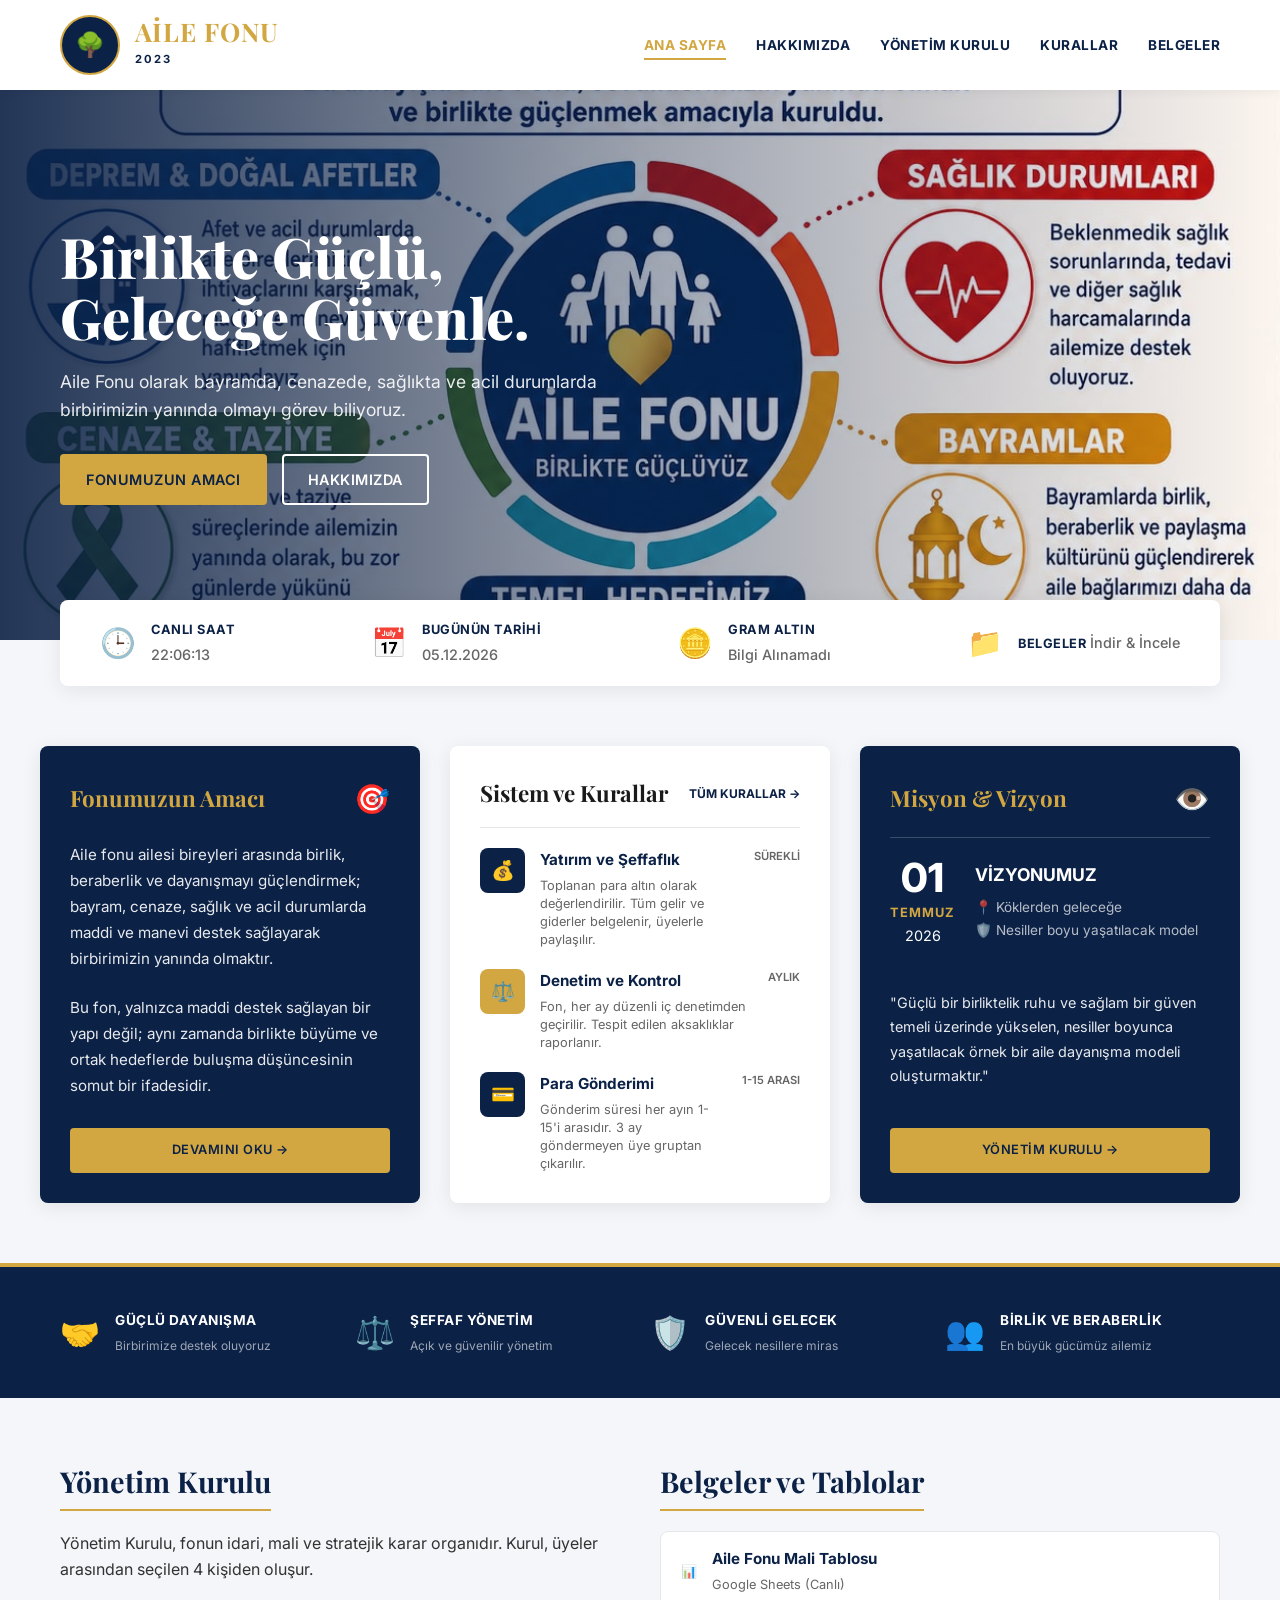
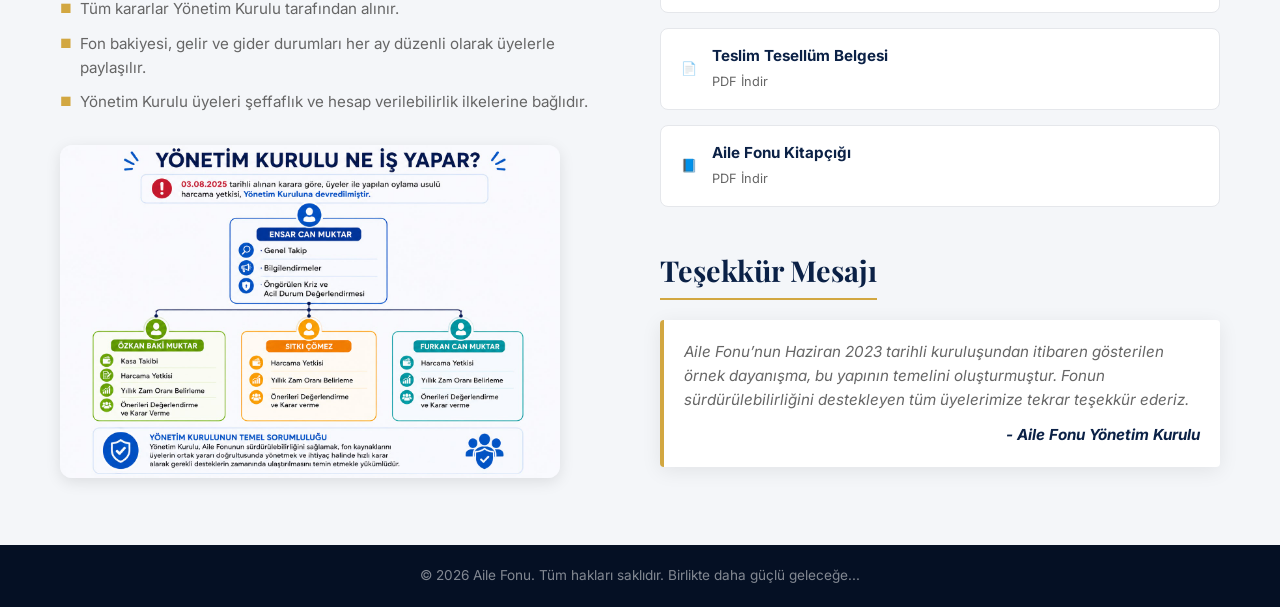
==== commit 01e500bb: "Implement exact mockup design with 3-column layout and overlapping quick links" ====
--- a/index.html
+++ b/index.html
@@ -3,412 +3,312 @@
 <head>
   <meta charset="UTF-8"/>
   <meta name="viewport" content="width=device-width, initial-scale=1.0"/>
-  <title>Aile Fonu – Birlikte Daha Güçlü Geleceğe</title>
-  <meta name="description" content="Aile Fonu; dayanışma, güven ve şeffaflık ilkeleri üzerine kurulmuş bir aile yardımlaşma yapısıdır."/>
+  <title>Aile Fonu</title>
   <link rel="preconnect" href="https://fonts.googleapis.com"/>
   <link rel="preconnect" href="https://fonts.gstatic.com" crossorigin/>
-  <link href="https://fonts.googleapis.com/css2?family=Playfair+Display:wght@700;800;900&family=Inter:wght@400;500;600;700&display=swap" rel="stylesheet"/>
+  <link href="https://fonts.googleapis.com/css2?family=Playfair+Display:wght@600;700;800;900&family=Inter:wght@400;500;600;700&display=swap" rel="stylesheet"/>
   <link rel="stylesheet" href="style.css"/>
 </head>
 <body>
 
-<!-- NAV -->
-<nav id="navbar">
-  <div class="nav-inner">
-    <a href="#hero" class="nav-logo">🏛️ AİLE FONU</a>
-    <button class="nav-toggle" id="navToggle" aria-label="Menü">☰</button>
-    <ul class="nav-links" id="navLinks">
-      <li><a href="#amac">Amaç ve Kapsam</a></li>
-      <li><a href="#misyon">Misyon & Vizyon</a></li>
-      <li><a href="#yonetim">Yönetim</a></li>
-      <li><a href="#kurallar">Sistem ve Kurallar</a></li>
-      <li><a href="#belgeler">Belgeler</a></li>
-      <li><a href="#tesekkur">Teşekkür</a></li>
-    </ul>
-  </div>
-</nav>
-
-<!-- HERO -->
-<section id="hero">
-  <div class="hero-bg"></div>
+<!-- HEADER -->
+<header class="site-header">
+  <div class="header-inner container">
+    <div class="logo-area">
+      <div class="logo-icon">
+        <span>🌳</span>
+      </div>
+      <div class="logo-text">
+        <h1>AİLE FONU</h1>
+        <span class="logo-year">2023</span>
+      </div>
+    </div>
+    
+    <button class="mobile-toggle" id="mobileToggle">☰</button>
+    
+    <nav class="main-nav" id="mainNav">
+      <ul>
+        <li><a href="#hero" class="active">ANA SAYFA</a></li>
+        <li><a href="#amac">HAKKIMIZDA</a></li>
+        <li><a href="#yonetim">YÖNETİM KURULU</a></li>
+        <li><a href="#kurallar">KURALLAR</a></li>
+        <li><a href="#belgeler">BELGELER</a></li>
+      </ul>
+    </nav>
+  </div>
+</header>
+
+<!-- HERO SECTION -->
+<section id="hero" class="hero-section">
   <div class="hero-overlay"></div>
-  <div class="hero-content">
-    <span class="hero-badge">Birlikte Daha Güçlü Geleceğe</span>
-    <h1 class="hero-title">AİLE FONU</h1>
-    <p class="hero-subtitle">Güven, Dayanışma ve Paylaşım</p>
-    <p class="hero-desc">Sadece maddi destek sağlayan bir yapı değil; aynı zamanda birlikte büyüme, birbirine sahip çıkma ve ortak hedeflerde buluşma düşüncesinin somut bir ifadesidir.</p>
+  <div class="container hero-container">
+    <div class="hero-content">
+      <h2 class="hero-title">Birlikte Güçlü,<br>Geleceğe Güvenle.</h2>
+      <p class="hero-desc">
+        Aile Fonu olarak bayramda, cenazede, sağlıkta ve acil durumlarda birbirimizin yanında olmayı görev biliyoruz.
+      </p>
+      <div class="hero-buttons">
+        <a href="#amac" class="btn btn-gold">FONUMUZUN AMACI</a>
+        <a href="#misyon" class="btn btn-outline">HAKKIMIZDA</a>
+      </div>
+    </div>
+  </div>
+</section>
+
+<!-- OVERLAPPING INFO BAR -->
+<div class="info-bar-wrapper container">
+  <div class="info-bar">
+    <div class="info-item">
+      <div class="info-icon">🕒</div>
+      <div class="info-text">
+        <strong>Canlı Saat</strong>
+        <span id="liveTime">--:--:--</span>
+      </div>
+    </div>
+    <div class="info-item">
+      <div class="info-icon">📅</div>
+      <div class="info-text">
+        <strong>Bugünün Tarihi</strong>
+        <span id="liveDate">--.--.----</span>
+      </div>
+    </div>
+    <div class="info-item">
+      <div class="info-icon">🪙</div>
+      <div class="info-text">
+        <strong>Gram Altın</strong>
+        <span id="goldPrice">Yükleniyor...</span>
+      </div>
+    </div>
+    <div class="info-item">
+      <div class="info-icon">📁</div>
+      <div class="info-text">
+        <a href="#belgeler" style="color:inherit; text-decoration:none;">
+          <strong>Belgeler</strong>
+          <span>İndir & İncele</span>
+        </a>
+      </div>
+    </div>
+  </div>
+</div>
+
+<!-- MAIN 3-COLUMN CONTENT -->
+<section class="main-content section container">
+  <div class="grid-3-col">
     
-    <div class="hero-widgets">
-      <!-- Tarih / Saat -->
-      <div class="widget-card">
-        <div class="widget-icon">🕒</div>
-        <div class="widget-info">
-          <span class="widget-label">Güncel Zaman</span>
-          <span class="widget-value" id="liveTime">--:--:--</span>
-          <span class="widget-sub" id="liveDate">--.--.----</span>
-        </div>
-      </div>
-      <!-- Altın Kuru -->
-      <div class="widget-card">
-        <div class="widget-icon">🪙</div>
-        <div class="widget-info">
-          <span class="widget-label">Gram Altın</span>
-          <span class="widget-value" id="goldPrice">Yükleniyor...</span>
-          <span class="widget-sub">Canlı Veri</span>
-        </div>
-      </div>
-      <!-- Takvim -->
-      <div class="widget-card">
-        <div class="widget-icon">📅</div>
-        <div class="widget-info">
-          <span class="widget-label">Takvim</span>
-          <span class="widget-value" id="calendarDay">--</span>
-          <span class="widget-sub" id="calendarMonth">--</span>
-        </div>
-      </div>
-    </div>
-    
-    <a href="#amac" class="hero-btn">Detayları Keşfet ↓</a>
-  </div>
-  <div class="hero-img-side">
-    <img src="WhatsApp Image 2026-06-26 at 21.54.14.jpeg" alt="Aile Fonu Dayanışma"/>
+    <!-- LEFT: Fonumuzun Amacı (Dark Blue Card) -->
+    <div class="card card-dark" id="amac">
+      <div class="card-header-flex">
+        <h3>Fonumuzun Amacı</h3>
+        <span class="card-icon">🎯</span>
+      </div>
+      <p class="card-text">
+        Aile fonu ailesi bireyleri arasında birlik, beraberlik ve dayanışmayı güçlendirmek; bayram, cenaze, sağlık ve acil durumlarda maddi ve manevi destek sağlayarak birbirimizin yanında olmaktır.
+      </p>
+      <p class="card-text mt-3">
+        Bu fon, yalnızca maddi destek sağlayan bir yapı değil; aynı zamanda birlikte büyüme ve ortak hedeflerde buluşma düşüncesinin somut bir ifadesidir.
+      </p>
+      <a href="#misyon" class="btn btn-gold btn-sm mt-auto">DEVAMINI OKU →</a>
+    </div>
+
+    <!-- MIDDLE: Duyurular / Kurallar (White Card) -->
+    <div class="card card-white" id="kurallar">
+      <div class="card-header-flex border-bottom">
+        <h3>Sistem ve Kurallar</h3>
+        <a href="#" class="link-small">TÜM KURALLAR →</a>
+      </div>
+      <div class="list-group">
+        
+        <div class="list-item">
+          <div class="list-icon bg-blue">💰</div>
+          <div class="list-content">
+            <h4>Yatırım ve Şeffaflık</h4>
+            <p>Toplanan para altın olarak değerlendirilir. Tüm gelir ve giderler belgelenir, üyelerle paylaşılır.</p>
+          </div>
+          <div class="list-date">Sürekli</div>
+        </div>
+
+        <div class="list-item">
+          <div class="list-icon bg-gold">⚖️</div>
+          <div class="list-content">
+            <h4>Denetim ve Kontrol</h4>
+            <p>Fon, her ay düzenli iç denetimden geçirilir. Tespit edilen aksaklıklar raporlanır.</p>
+          </div>
+          <div class="list-date">Aylık</div>
+        </div>
+
+        <div class="list-item">
+          <div class="list-icon bg-blue">💳</div>
+          <div class="list-content">
+            <h4>Para Gönderimi</h4>
+            <p>Gönderim süresi her ayın 1-15'i arasıdır. 3 ay göndermeyen üye gruptan çıkarılır.</p>
+          </div>
+          <div class="list-date">1-15 Arası</div>
+        </div>
+
+      </div>
+    </div>
+
+    <!-- RIGHT: Yaklaşan Etkinlik / Vizyon (Dark Blue Card) -->
+    <div class="card card-dark" id="misyon">
+      <div class="card-header-flex border-bottom-dark">
+        <h3>Misyon & Vizyon</h3>
+        <span class="card-icon">👁️</span>
+      </div>
+      
+      <div class="event-details">
+        <div class="event-date">
+          <span class="ed-day">01</span>
+          <span class="ed-month">TEMMUZ</span>
+          <span class="ed-year">2026</span>
+        </div>
+        <div class="event-info">
+          <h4>VİZYONUMUZ</h4>
+          <p class="event-meta">📍 Köklerden geleceğe</p>
+          <p class="event-meta">🛡️ Nesiller boyu yaşatılacak model</p>
+        </div>
+      </div>
+      
+      <p class="card-text mt-3" style="font-size: 0.9rem;">
+        "Güçlü bir birliktelik ruhu ve sağlam bir güven temeli üzerinde yükselen, nesiller boyunca yaşatılacak örnek bir aile dayanışma modeli oluşturmaktır."
+      </p>
+      
+      <a href="#yonetim" class="btn btn-gold btn-sm mt-auto" style="width: 100%; text-align:center;">YÖNETİM KURULU →</a>
+    </div>
+
   </div>
 </section>
 
-<!-- AMAÇ VE KAPSAM -->
-<section id="amac" class="section">
+<!-- VALUES STRIP -->
+<div class="values-strip">
+  <div class="container values-grid">
+    <div class="value-item">
+      <span class="value-icon">🤝</span>
+      <div class="value-text">
+        <h5>GÜÇLÜ DAYANIŞMA</h5>
+        <p>Birbirimize destek oluyoruz</p>
+      </div>
+    </div>
+    <div class="value-item">
+      <span class="value-icon">⚖️</span>
+      <div class="value-text">
+        <h5>ŞEFFAF YÖNETİM</h5>
+        <p>Açık ve güvenilir yönetim</p>
+      </div>
+    </div>
+    <div class="value-item">
+      <span class="value-icon">🛡️</span>
+      <div class="value-text">
+        <h5>GÜVENLİ GELECEK</h5>
+        <p>Gelecek nesillere miras</p>
+      </div>
+    </div>
+    <div class="value-item">
+      <span class="value-icon">👥</span>
+      <div class="value-text">
+        <h5>BİRLİK VE BERABERLİK</h5>
+        <p>En büyük gücümüz ailemiz</p>
+      </div>
+    </div>
+  </div>
+</div>
+
+<!-- YÖNETİM & BELGELER SECTION -->
+<section id="yonetim" class="section bg-light" style="padding-top: 60px;">
   <div class="container">
-    <div class="section-header">
-      <span class="section-tag">Kuruluş Nedeni</span>
-      <h2>Amaç ve Kapsam</h2>
-      <p>Fonun temel ilkesi; “kimseye yük olmadan, birlikte güçlü kalmak” anlayışıdır.</p>
-    </div>
-    <div class="about-grid">
-      <div class="about-card" data-delay="0">
-        <div class="about-icon">🤝</div>
-        <h3>Dayanışma</h3>
-        <p>Bireyleri arasında dayanışmayı güçlendirmek, zor zamanlarda maddi destek sağlamak ve birlik ruhunu kalıcı kılmak amacıyla kurulmuştur.</p>
-      </div>
-      <div class="about-card" data-delay="100">
-        <div class="about-icon">🛡️</div>
-        <h3>Maddi Destek</h3>
-        <p>Bu fon, özellikle cenaze, sağlık, kaza, afet ve benzeri acil durumlarda üyelerin ekonomik yükünü hafifletmek için kullanılacaktır.</p>
-      </div>
-      <div class="about-card" data-delay="200">
-        <div class="about-icon">🌱</div>
-        <h3>Etkinlik ve Yatırım</h3>
-        <p>Ayrıca, aile içi birlikteliği artıracak etkinlikler ve fonun sürdürülebilirliğini sağlayacak yatırımlar da kapsam dahilindedir.</p>
+    <div class="grid-2-col">
+      <!-- Yönetim Kurulu -->
+      <div class="content-block">
+        <h3 class="section-title">Yönetim Kurulu</h3>
+        <p>Yönetim Kurulu, fonun idari, mali ve stratejik karar organıdır. Kurul, üyeler arasından seçilen 4 kişiden oluşur.</p>
+        <ul class="styled-list">
+          <li>Tüm kararlar Yönetim Kurulu tarafından alınır.</li>
+          <li>Fon bakiyesi, gelir ve gider durumları her ay düzenli olarak üyelerle paylaşılır.</li>
+          <li>Yönetim Kurulu üyeleri şeffaflık ve hesap verilebilirlik ilkelerine bağlıdır.</li>
+        </ul>
+        <img src="yonetım.jpeg" alt="Yönetim Kurulu" style="width:100%; max-width:500px; border-radius:12px; margin-top:20px; box-shadow: 0 4px 15px rgba(0,0,0,0.1);">
+      </div>
+      
+      <!-- Belgeler & Teşekkür -->
+      <div id="belgeler" class="content-block">
+        <h3 class="section-title">Belgeler ve Tablolar</h3>
+        <div class="doc-links">
+          <a href="https://docs.google.com/spreadsheets/d/1FbXfVI0zXt9DeA3XBlz2Jah3Ydo73ajED_HU7g2vmRY/edit?gid=233150385#gid=233150385" target="_blank" class="doc-card">
+            <span class="doc-icon">📊</span>
+            <div>
+              <strong>Aile Fonu Mali Tablosu</strong>
+              <span>Google Sheets (Canlı)</span>
+            </div>
+          </a>
+          <a href="AİLE FONU TESLİM TESELLÜM BELGESİ - Kopya.pdf" target="_blank" class="doc-card">
+            <span class="doc-icon">📄</span>
+            <div>
+              <strong>Teslim Tesellüm Belgesi</strong>
+              <span>PDF İndir</span>
+            </div>
+          </a>
+          <a href="AİLE FONU KİTAPÇIK - 2025 YILI- BİRİNCİ BASKI.pdf" target="_blank" class="doc-card">
+            <span class="doc-icon">📘</span>
+            <div>
+              <strong>Aile Fonu Kitapçığı</strong>
+              <span>PDF İndir</span>
+            </div>
+          </a>
+        </div>
+        
+        <h3 class="section-title" style="margin-top:40px;">Teşekkür Mesajı</h3>
+        <div class="tesekkur-box">
+          <p>Aile Fonu’nun Haziran 2023 tarihli kuruluşundan itibaren gösterilen örnek dayanışma, bu yapının temelini oluşturmuştur. Fonun sürdürülebilirliğini destekleyen tüm üyelerimize tekrar teşekkür ederiz.</p>
+          <p style="text-align:right; font-weight:bold; margin-top:10px; color:#0b2146;">- Aile Fonu Yönetim Kurulu</p>
+        </div>
       </div>
     </div>
   </div>
 </section>
 
-<!-- MİSYON & VİZYON -->
-<section id="misyon" class="section section-alt">
+<!-- FOOTER -->
+<footer class="site-footer">
   <div class="container">
-    <div class="mv-grid">
-      <div class="mv-card">
-        <div class="mv-icon">🏛️</div>
-        <h2>Misyonumuz</h2>
-        <ul class="mv-list">
-          <li>Aile Fonu olarak temel amacımız, aile bireyleri arasında güven, dayanışma ve paylaşım kültürünü güçlendirmektir.</li>
-          <li>Bu fon, yalnızca maddi destek sağlayan bir yapı değil; aynı zamanda birlikte büyüme, birbirine sahip çıkma ve ortak hedeflerde buluşma düşüncesinin somut bir ifadesidir.</li>
-          <li>Her bir aile üyesinin katkısı, bütünün gücünü artırır. Biz, bu gücü doğru şekilde yönlendirerek zor zamanlarda destek olmayı, mutlu günlerde bir arada sevinmeyi, başarıları birlikte kutlamayı esas alırız.</li>
-          <li>Aile bağlarımızı sadece isimle değil, değerlerle güçlendirmek, her bireyin kendini bu büyük yapının anlamlı bir parçası olarak hissetmesini sağlamak misyonumuzun özüdür.</li>
-          <li>Bu doğrultuda, şeffaflık, güven, adalet ve sürdürülebilirlik ilkeleriyle hareket ederiz.</li>
-        </ul>
-      </div>
-      <div class="mv-divider"></div>
-      <div class="mv-card">
-        <div class="mv-icon">🌟</div>
-        <h2>Vizyonumuz</h2>
-        <ul class="mv-list">
-          <li>Güçlü bir birliktelik ruhu ve sağlam bir güven temeli üzerinde yükselen, nesiller boyunca yaşatılacak örnek bir aile dayanışma modeli oluşturmaktır.</li>
-          <li>Bugünün ötesine bakan, yarınlara umut ve istikrar taşıyan bir yapı olmayı hedefler.</li>
-          <li>Her bireyin kendini bu büyük yapının aktif bir üyesi olarak gördüğü, katkının sadece maddi değil manevi olarak da anlam bulduğu bir sistem kurmayı amaçlar.</li>
-          <li>İlerleyen yıllarda fonun yalnızca bir destek mekanizması değil, aynı zamanda aile içi eğitim ve gelişimin de planlandığı bir vizyon merkezi haline gelmesini hedefliyoruz.</li>
-          <li>Bu sayede her nesil, kendinden sonrakine hem birikim hem de bilinç aktaracaktır.</li>
-          <li>Sadece kendi içimizde değil, çevremize de örnek bir birlik ve dayanışma simgesi olacaktır.</li>
-        </ul>
-        <blockquote class="mv-quote">"Köklerden gelen gücümüzle geleceğe yön vermek"</blockquote>
-      </div>
-    </div>
-  </div>
-</section>
-
-<!-- YÖNETİM KURULU -->
-<section id="yonetim" class="section">
-  <div class="container">
-    <div class="section-header">
-      <span class="section-tag">Yapılanma</span>
-      <h2>Yönetim Kurulu</h2>
-      <p>Yönetim Kurulu, fonun idari, mali ve stratejik karar organıdır.</p>
-    </div>
-    
-    <div class="rules-grid" style="margin-bottom: 40px;">
-      <div class="rule-card">
-        <div class="rule-num">01</div>
-        <h4>Genel Yapı</h4>
-        <p>Kurul, üyeler arasından seçilen 4 kişiden oluşur ve tüm kararlar Yönetim Kurulu tarafından alınır.</p>
-      </div>
-      <div class="rule-card">
-        <div class="rule-num">02</div>
-        <h4>Bilgilendirme</h4>
-        <p>Fon bakiyesi, gelir ve gider durumları her ay düzenli olarak üyelerle paylaşılır.</p>
-      </div>
-      <div class="rule-card">
-        <div class="rule-num">03</div>
-        <h4>Şeffaflık</h4>
-        <p>Yönetim Kurulu üyeleri şeffaflık ve hesap verilebilirlik ilkelerine tam olarak bağlıdır.</p>
-      </div>
-    </div>
-
-    <div class="board-img-wrap">
-      <img src="yonetım.jpeg" alt="Yönetim Kurulu Görev Dağılımı" class="board-img"/>
-    </div>
-  </div>
-</section>
-
-<!-- KURALLAR -->
-<section id="kurallar" class="section section-alt">
-  <div class="container">
-    <div class="section-header">
-      <span class="section-tag">Yönerge</span>
-      <h2>Sistem ve Kurallar</h2>
-      <p>Fonun işleyişi, katılım şartları ve süreçleri</p>
-    </div>
-    
-    <div class="rules-grid">
-      <!-- Yatırım ve Gelir -->
-      <div class="rule-card">
-        <div class="rule-num">I</div>
-        <h4>Yatırım ve Gelir Getirici Faaliyetler</h4>
-        <ol>
-          <li>Fonun sürdürülebilirliği için toplanan para, altın olarak yatırım aracında değerlendirilir.</li>
-          <li>Elde edilen gelirler, fonun genel bütçesine aktarılır ve yalnızca amaç doğrultusunda kullanılabilir.</li>
-          <li>Her yatırım işlemi belgelenir ve üyelerle paylaşılır.</li>
-        </ol>
-      </div>
-
-      <!-- Kayıt ve Şeffaflık -->
-      <div class="rule-card">
-        <div class="rule-num">II</div>
-        <h4>Kayıt, Raporlama ve Şeffaflık</h4>
-        <ul>
-          <li>Tüm gelir ve giderler belgeli ve dijital olarak kayıt altına alınır. İşlemlerde açıklama, tarih ve miktar bilgisi bulunur.</li>
-          <li>Aylık ve yıllık raporlar düzenlenerek tüm üyelere sunulur.</li>
-          <li>Üyeler, istedikleri zaman fon hesap özetini inceleme hakkına sahiptir.</li>
-          <li>Tüm işlemlerde şeffaflık, güven ve hesap verilebilirlik esastır.</li>
-        </ul>
-      </div>
-
-      <!-- Denetim -->
-      <div class="rule-card">
-        <div class="rule-num">III</div>
-        <h4>Denetim ve Kontrol</h4>
-        <ul>
-          <li>Fon, her ay olmak üzere iç denetimden geçirilir.</li>
-          <li>Denetim, gelir-gider dengesini, belgelerin doğruluğunu ve kurallara uygunluğu inceler.</li>
-          <li>Tespit edilen aksaklıklar Yönetim Kurulu tarafından raporlanır ve gerekli düzeltmeler yapılır.</li>
-        </ul>
-      </div>
-
-      <!-- Kural ve Sistem Güncellemeleri -->
-      <div class="rule-card">
-        <div class="rule-num">IV</div>
-        <h4>Kural ve Sistem Güncellemeleri</h4>
-        <ul>
-          <li>Fon kuralları her ay gözden geçirilir ve gerek görülürse güncellenir.</li>
-          <li>Değişiklik önerileri Yönetim Kurulu tarafından hazırlanır, üyelerle paylaşılır ve yürürlüğe girer.</li>
-          <li>Her yeni düzenleme, güncel tarihli olarak kayıt altına alınır.</li>
-        </ul>
-      </div>
-
-      <!-- Yıllık Para Artışı -->
-      <div class="rule-card">
-        <div class="rule-num">V</div>
-        <h4>Yıllık Para Artışı</h4>
-        <ul>
-          <li>Her yıl başında Yönetim Kurulunun karara vardığı miktar kadar artış olur.</li>
-          <li>Bu miktar, 25 lira veya katları şeklinde olur.</li>
-        </ul>
-      </div>
-
-      <!-- Para Gönderimi -->
-      <div class="rule-card">
-        <div class="rule-num">VI</div>
-        <h4>Para Gönderimi</h4>
-        <ul>
-          <li>Tüm üyeler paylaşılan IBAN numarasına aylık/toplu gönderim yapabilir.</li>
-          <li>Süre her ayın 1-15'i arasıdır. 3 defa hatırlatma yapılır.</li>
-          <li>Göndermeyenler grupta paylaşılır. 3 ay göndermeyen üye ücret iade edilmeden çıkartılır.</li>
-          <li>Geçmiş borç ödendiğinde geriye dönük not alınır.</li>
-        </ul>
-      </div>
-
-      <!-- Katılım ve Feragat -->
-      <div class="rule-card">
-        <div class="rule-num">VII</div>
-        <h4>Gruba Katılım ve Feragat</h4>
-        <ul>
-          <li>Bu oluşuma tüm üyeler kendi özgür iradesi ile giriş yapar.</li>
-          <li>Her üyenin istediği zaman oluşumdan feragat etme hakkı mevcuttur.</li>
-          <li>Feragat eden üyeye, hangi koşulda olursa olsun ücret iadesi yapılmaz.</li>
-        </ul>
-      </div>
-    </div>
-  </div>
-</section>
-
-<!-- BELGELER VE TABLOLAR -->
-<section id="belgeler" class="section">
-  <div class="container">
-    <div class="section-header">
-      <span class="section-tag">Açık Kaynak</span>
-      <h2>Belgeler ve Mali Tablolar</h2>
-      <p>Şeffaflık ilkemiz gereği tüm belgelere ve tablolara buradan ulaşabilirsiniz.</p>
-    </div>
-    
-    <div class="doc-links-wrap">
-      <a href="https://docs.google.com/spreadsheets/d/1FbXfVI0zXt9DeA3XBlz2Jah3Ydo73ajED_HU7g2vmRY/edit?gid=233150385#gid=233150385" target="_blank" class="doc-btn">
-        <span class="doc-btn-icon">📊</span> Aile Fonu Mali Tablosu (Google Sheets)
-      </a>
-      <a href="AİLE FONU TESLİM TESELLÜM BELGESİ - Kopya.pdf" target="_blank" class="doc-btn">
-        <span class="doc-btn-icon">📄</span> Teslim Tesellüm Belgesi (PDF)
-      </a>
-      <a href="AİLE FONU KİTAPÇIK - 2025 YILI- BİRİNCİ BASKI.pdf" target="_blank" class="doc-btn">
-        <span class="doc-btn-icon">📘</span> Aile Fonu Kitapçığı (PDF)
-      </a>
-    </div>
-  </div>
-</section>
-
-<!-- TEŞEKKÜR -->
-<section id="tesekkur" class="section tesekkur-section">
-  <div class="container">
-    <div class="tesekkur-wrap">
-      <div class="tesekkur-badge">🎖️ TEŞEKKÜR MESAJI 🎖️</div>
-      <h2>Değerli Üyelerimize,</h2>
-      <p>Aile Fonu’nun Haziran 2023 tarihli kuruluşundan itibaren gösterilen örnek dayanışma, sorumluluk bilinci ve ortak değer anlayışı, bu yapının temelini oluşturmuştur.</p>
-      <p>Fonun gelişim sürecine katkı sağlayan, güven ve iş birliğiyle bu yapının sürdürülebilirliğini destekleyen tüm üyelerimize tekrar teşekkür ederiz.</p>
-      <p>Her bir üyenin düzenli katkısı, yalnızca maddi bir destek değil; aynı zamanda aile bağlarını güçlendiren ve ortak hedeflere yönelen bir topluluk kültürünün göstergesidir.</p>
-      <p>Aile Fonu, bugüne kadar olduğu gibi gelecekte de şeffaflık, güven ve dayanışma ilkeleri doğrultusunda faaliyetlerini sürdürecektir.</p>
-      <p>Bu sürece emeğiyle, fikriyle ve katkısıyla destek veren herkese saygı ve minnetlerimizi sunarız.</p>
-      
-      <div class="tesekkur-imza">
-        <p><strong>AİLE FONU YÖNETİM KURULU</strong></p>
-      </div>
-    </div>
-  </div>
-</section>
-
-<!-- FOOTER -->
-<footer id="footer">
-  <div class="container">
-    <div class="footer-inner">
-      <div class="footer-brand">
-        <span class="footer-logo">🏛️ AİLE FONU</span>
-        <p>Birlikte daha da güçlü geleceğe…</p>
-        <p class="footer-copy">© Aile Fonu. Tüm hakları saklıdır.</p>
-      </div>
-      <div class="footer-links">
-        <h4>Bağlantılar</h4>
-        <ul>
-          <li><a href="#amac">Amaç ve Kapsam</a></li>
-          <li><a href="#misyon">Misyon & Vizyon</a></li>
-          <li><a href="#yonetim">Yönetim Kurulu</a></li>
-          <li><a href="#kurallar">Sistem ve Kurallar</a></li>
-          <li><a href="#belgeler">Belgeler</a></li>
-        </ul>
-      </div>
-      <div class="footer-values">
-        <h4>Temel Değerlerimiz</h4>
-        <ul>
-          <li>🌱 Nesiller Boyu Devamlılık</li>
-          <li>🤝 Dayanışma ve Güven</li>
-          <li>📈 Ortak Büyüme</li>
-          <li>🔭 Gelecek Vizyonu</li>
-        </ul>
-      </div>
-    </div>
     <div class="footer-bottom">
-      <p>Kuruluş: Haziran 2023 &nbsp;|&nbsp; Kuruluş Amacı: Aile Dayanışması</p>
+      <p>&copy; 2026 Aile Fonu. Tüm hakları saklıdır. Birlikte daha güçlü geleceğe...</p>
     </div>
   </div>
 </footer>
 
 <script>
-  // Navbar scroll effect
-  const navbar = document.getElementById('navbar');
-  window.addEventListener('scroll', () => {
-    navbar.classList.toggle('scrolled', window.scrollY > 20);
+  // Mobile Nav Toggle
+  document.getElementById('mobileToggle').addEventListener('click', function() {
+    document.getElementById('mainNav').classList.toggle('active');
   });
 
-  // Mobile nav toggle
-  document.getElementById('navToggle').addEventListener('click', () => {
-    document.getElementById('navLinks').classList.toggle('open');
-  });
-
-  // Smooth close nav on link click
-  document.querySelectorAll('.nav-links a').forEach(a => {
-    a.addEventListener('click', () => document.getElementById('navLinks').classList.remove('open'));
-  });
-
-  // Scroll reveal
-  const observer = new IntersectionObserver((entries) => {
-    entries.forEach(e => {
-      if (e.isIntersecting) { e.target.classList.add('visible'); }
-    });
-  }, { threshold: 0.1 });
-
-  document.querySelectorAll('.about-card, .mv-card, .tl-item, .mali-card, .board-card, .rule-card').forEach(el => {
-    el.classList.add('reveal');
-    observer.observe(el);
-  });
-
-  // ===== CANLI SAAT VE TARİH =====
+  // CANLI SAAT VE TARİH
   function updateTime() {
     const now = new Date();
     const hours = String(now.getHours()).padStart(2, '0');
     const minutes = String(now.getMinutes()).padStart(2, '0');
     const seconds = String(now.getSeconds()).padStart(2, '0');
-    
     const day = String(now.getDate()).padStart(2, '0');
     const month = String(now.getMonth() + 1).padStart(2, '0');
     const year = now.getFullYear();
 
     document.getElementById('liveTime').textContent = `${hours}:${minutes}:${seconds}`;
     document.getElementById('liveDate').textContent = `${day}.${month}.${year}`;
-    
-    // Calendar widget
-    const monthNames = ["Ocak","Şubat","Mart","Nisan","Mayıs","Haziran","Temmuz","Ağustos","Eylül","Ekim","Kasım","Aralık"];
-    document.getElementById('calendarDay').textContent = day;
-    document.getElementById('calendarMonth').textContent = monthNames[now.getMonth()];
   }
-  
   setInterval(updateTime, 1000);
   updateTime();
 
-  // ===== CANLI ALTIN KURU =====
-  // API: Harem Altın veya alternatif ücretsiz bir kaynak deniyoruz.
-  // Çoğu ücretsiz API CORS kısıtlamasına sahip olduğu için genel/açık bir api kullanıyoruz.
+  // CANLI ALTIN KURU
   async function fetchGoldPrice() {
     try {
-      // Harem Altın verilerini proxy ile veya açık servislerden alma örneği.
-      // Bu örnekte canlidoviz.com tarzı açık bir endpoint ya da mock veri kullanılabilir.
-      // Ekranda hata göstermemek adına "hasaltin" gibi ücretsiz veriler kullanılabilir.
       const res = await fetch('https://finans.truncgil.com/today.json');
       if (res.ok) {
         const data = await res.json();
         if (data && data["Gram Altın"]) {
-          const gold = data["Gram Altın"].Satış;
-          document.getElementById('goldPrice').textContent = gold + " ₺";
+          document.getElementById('goldPrice').textContent = data["Gram Altın"].Satış + " ₺";
           return;
         }
       }
-      throw new Error("Veri formatı uyuşmuyor");
+      throw new Error("Veri yok");
     } catch(err) {
-      console.log("Altın API hatası, alternatif deneniyor...");
       try {
         const res2 = await fetch('https://api.genelpara.com/embed/altin.json');
         if(res2.ok) {
@@ -417,16 +317,13 @@
           return;
         }
       } catch (e) {
-        // Fallback for demo if APIs fail due to CORS
         document.getElementById('goldPrice').textContent = "Bilgi Alınamadı";
       }
     }
   }
-
   fetchGoldPrice();
-  // Her 5 dakikada bir kuru güncelle
   setInterval(fetchGoldPrice, 300000);
-
 </script>
+
 </body>
 </html>
--- a/style.css
+++ b/style.css
@@ -3,601 +3,259 @@
 html { scroll-behavior: smooth; }
 body {
   font-family: 'Inter', sans-serif;
-  background: #f8fafc;
-  color: #1e293b;
+  background: #f4f6f9; /* Light gray background */
+  color: #333;
   overflow-x: hidden;
-  line-height: 1.7;
-}
-
-/* ===== DESIGN TOKENS (LIGHT & VIBRANT) ===== */
+  line-height: 1.6;
+}
+
+/* ===== DESIGN TOKENS ===== */
 :root {
-  --primary: #2563eb;
-  --primary-light: #3b82f6;
-  --primary-dark: #1d4ed8;
-  --gold: #d97706;
-  --gold-light: #f59e0b;
-  --gold-dark: #b45309;
-  --bg-color: #f8fafc;
-  --bg-section: #ffffff;
-  --text-main: #0f172a;
-  --text-muted: #475569;
-  --radius: 16px;
-  --shadow: 0 10px 25px -5px rgba(0, 0, 0, 0.1), 0 8px 10px -6px rgba(0, 0, 0, 0.1);
-  --shadow-sm: 0 4px 6px -1px rgba(0, 0, 0, 0.05);
-  --shadow-lg: 0 20px 25px -5px rgba(0, 0, 0, 0.1);
-  --border-color: #e2e8f0;
-}
-
-/* ===== NAVBAR ===== */
-#navbar {
-  position: fixed; top: 0; left: 0; right: 0; z-index: 1000;
-  padding: 18px 0;
-  transition: all .35s ease;
-  background: transparent;
-}
-#navbar.scrolled {
-  background: rgba(255, 255, 255, 0.95);
-  backdrop-filter: blur(10px);
-  padding: 12px 0;
-  border-bottom: 1px solid var(--border-color);
-  box-shadow: var(--shadow-sm);
-}
-.nav-inner {
-  max-width: 1200px; margin: 0 auto;
-  padding: 0 24px;
+  --navy: #0b2146;     /* Dark Blue from screenshot */
+  --gold: #d2a741;     /* Gold from screenshot */
+  --gold-hover: #b89032;
+  --bg-light: #f4f6f9;
+  --white: #ffffff;
+  --text-dark: #1a1a1a;
+  --text-muted: #666666;
+  --border-color: #e5e7eb;
+  --shadow: 0 4px 20px rgba(0,0,0,0.08);
+}
+
+.container { max-width: 1200px; margin: 0 auto; padding: 0 20px; }
+.mt-3 { margin-top: 1.5rem; }
+.mt-auto { margin-top: auto; }
+
+/* ===== BUTTONS ===== */
+.btn {
+  display: inline-block; padding: 12px 24px; border-radius: 4px;
+  font-weight: 600; font-size: 0.9rem; letter-spacing: 0.5px;
+  text-decoration: none; text-align: center;
+  transition: all 0.3s; cursor: pointer;
+}
+.btn-gold {
+  background: var(--gold); color: var(--navy); border: 2px solid var(--gold);
+}
+.btn-gold:hover { background: var(--gold-hover); border-color: var(--gold-hover); }
+.btn-outline {
+  background: transparent; color: var(--white); border: 2px solid var(--white);
+}
+.btn-outline:hover { background: rgba(255,255,255,0.1); }
+.btn-sm { padding: 10px 20px; font-size: 0.8rem; }
+
+/* ===== HEADER ===== */
+.site-header {
+  background: var(--white);
+  padding: 15px 0;
+  box-shadow: 0 2px 10px rgba(0,0,0,0.05);
+  position: relative; z-index: 100;
+}
+.header-inner {
   display: flex; align-items: center; justify-content: space-between;
 }
-.nav-logo {
+
+/* Logo */
+.logo-area { display: flex; align-items: center; gap: 15px; }
+.logo-icon {
+  width: 60px; height: 60px;
+  background: var(--navy); border: 2px solid var(--gold);
+  border-radius: 50%;
+  display: flex; align-items: center; justify-content: center;
+  font-size: 1.5rem; color: var(--gold);
+}
+.logo-text h1 {
   font-family: 'Playfair Display', serif;
-  font-size: 1.5rem; font-weight: 800;
-  color: var(--primary-dark);
-  text-decoration: none;
-  letter-spacing: .02em;
-}
-.nav-links {
-  display: flex; gap: 32px; list-style: none;
-}
-.nav-links a {
-  color: var(--text-muted); text-decoration: none;
-  font-size: .95rem; font-weight: 600;
-  letter-spacing: .02em; text-transform: uppercase;
-  transition: color .2s;
-}
-.nav-links a:hover { color: var(--primary); }
-.nav-toggle {
-  display: none; background: none; border: none;
-  color: var(--primary-dark); font-size: 1.6rem; cursor: pointer;
-}
-
-/* ===== HERO ===== */
-#hero {
-  min-height: 100vh;
+  font-size: 1.6rem; color: var(--gold);
+  margin: 0; line-height: 1; letter-spacing: 1px;
+}
+.logo-year {
+  font-size: 0.7rem; color: var(--navy); font-weight: 700;
+  letter-spacing: 2px;
+}
+
+/* Nav */
+.main-nav ul {
+  display: flex; gap: 30px; list-style: none; margin: 0; padding: 0;
+}
+.main-nav a {
+  text-decoration: none; color: var(--navy);
+  font-weight: 700; font-size: 0.85rem; letter-spacing: 0.5px;
+  text-transform: uppercase; padding-bottom: 5px;
+  border-bottom: 2px solid transparent; transition: all 0.2s;
+}
+.main-nav a:hover, .main-nav a.active {
+  color: var(--gold); border-bottom-color: var(--gold);
+}
+.mobile-toggle {
+  display: none; background: none; border: none; font-size: 1.5rem; color: var(--navy); cursor: pointer;
+}
+
+/* ===== HERO SECTION ===== */
+.hero-section {
+  position: relative;
+  background: url('WhatsApp Image 2026-06-26 at 21.54.14.jpeg') center/cover no-repeat;
+  min-height: 550px;
   display: flex; align-items: center;
-  position: relative;
-  overflow: hidden;
-  background: linear-gradient(135deg, #e0f2fe 0%, #ffffff 50%, #f0fdf4 100%);
-}
-.hero-bg {
-  position: absolute; inset: 0;
-  background:
-    radial-gradient(ellipse at 20% 50%, rgba(37,99,235,.05) 0%, transparent 60%),
-    radial-gradient(ellipse at 80% 20%, rgba(217,119,6,.05) 0%, transparent 50%);
 }
 .hero-overlay {
   position: absolute; inset: 0;
-  opacity: 0.4;
-  background: url("data:image/svg+xml,%3Csvg width='60' height='60' viewBox='0 0 60 60' xmlns='http://www.w3.org/2000/svg'%3E%3Cg fill='none' fill-rule='evenodd'%3E%3Cg fill='%2394a3b8' fill-opacity='0.1'%3E%3Cpath d='M36 34v-4h-2v4h-4v2h4v4h2v-4h4v-2h-4zm0-30V0h-2v4h-4v2h4v4h2V6h4V4h-4zM6 34v-4H4v4H0v2h4v4h2v-4h4v-2H6zM6 4V0H4v4H0v2h4v4h2V6h4V4H6z'/%3E%3C/g%3E%3C/g%3E%3C/svg%3E");
-}
-.hero-content {
-  position: relative; z-index: 2;
-  flex: 1; max-width: 650px;
-  padding: 120px 40px 80px 80px;
-}
-.hero-badge {
-  display: inline-block;
-  background: rgba(37,99,235,.1);
-  border: 1px solid rgba(37,99,235,.2);
-  color: var(--primary-dark);
-  padding: 8px 18px; border-radius: 999px;
-  font-size: .85rem; font-weight: 700;
-  letter-spacing: .05em; text-transform: uppercase;
-  margin-bottom: 24px;
-}
+  background: linear-gradient(to right, rgba(11,33,70,0.9) 0%, rgba(11,33,70,0.4) 50%, transparent 100%);
+}
+.hero-container { position: relative; z-index: 2; width: 100%; }
+.hero-content { max-width: 600px; color: var(--white); }
 .hero-title {
   font-family: 'Playfair Display', serif;
-  font-size: clamp(3.5rem, 6vw, 5.5rem);
-  font-weight: 900;
-  color: var(--primary-dark);
-  line-height: 1.1;
-  margin-bottom: 16px;
-}
-.hero-subtitle {
-  font-size: 1.4rem; color: var(--gold-dark); font-weight: 600;
-  letter-spacing: .02em; margin-bottom: 20px;
+  font-size: 3.5rem; font-weight: 800; line-height: 1.1; margin-bottom: 20px;
 }
 .hero-desc {
-  font-size: 1.05rem; color: var(--text-muted); line-height: 1.8;
-  margin-bottom: 36px; max-width: 520px;
-}
-
-/* WIDGETS IN HERO */
-.hero-widgets {
-  display: flex; gap: 20px; margin-bottom: 40px;
-  flex-wrap: wrap;
-}
-.widget-card {
-  background: #ffffff;
-  border: 1px solid var(--border-color);
-  box-shadow: var(--shadow-sm);
-  border-radius: 16px; padding: 16px 20px;
-  display: flex; align-items: center; gap: 16px;
-  min-width: 200px;
-}
-.widget-icon {
-  font-size: 2rem;
-  background: #f1f5f9;
-  width: 48px; height: 48px;
+  font-size: 1.1rem; line-height: 1.6; margin-bottom: 30px; opacity: 0.9;
+}
+.hero-buttons { display: flex; gap: 15px; }
+
+/* ===== OVERLAPPING INFO BAR ===== */
+.info-bar-wrapper {
+  margin-top: -40px; position: relative; z-index: 10;
+}
+.info-bar {
+  background: var(--white);
+  border-radius: 8px;
+  box-shadow: var(--shadow);
+  display: flex; justify-content: space-between;
+  padding: 20px 40px;
+}
+.info-item { display: flex; align-items: center; gap: 15px; }
+.info-icon { font-size: 1.8rem; color: var(--navy); }
+.info-text { display: flex; flex-direction: column; }
+.info-text strong {
+  font-size: 0.8rem; text-transform: uppercase; color: var(--navy);
+  letter-spacing: 0.5px; margin-bottom: 2px;
+}
+.info-text span {
+  font-size: 0.9rem; color: var(--text-muted); font-weight: 500;
+}
+
+/* ===== MAIN CONTENT GRID ===== */
+.section { padding: 60px 0; }
+.grid-3-col {
+  display: grid; grid-template-columns: repeat(3, 1fr); gap: 30px;
+}
+
+.card {
+  border-radius: 8px; padding: 30px; box-shadow: var(--shadow);
+  display: flex; flex-direction: column; height: 100%;
+}
+.card-dark { background: var(--navy); color: var(--white); }
+.card-white { background: var(--white); color: var(--text-dark); }
+
+.card-header-flex {
+  display: flex; justify-content: space-between; align-items: center;
+  margin-bottom: 20px;
+}
+.border-bottom { border-bottom: 1px solid var(--border-color); padding-bottom: 15px; }
+.border-bottom-dark { border-bottom: 1px solid rgba(255,255,255,0.2); padding-bottom: 15px; }
+
+.card h3 {
+  font-family: 'Playfair Display', serif;
+  font-size: 1.4rem; margin: 0;
+}
+.card-dark h3 { color: var(--gold); }
+.card-icon { font-size: 1.8rem; color: var(--gold); }
+.link-small {
+  font-size: 0.75rem; color: var(--navy); font-weight: 700; text-decoration: none;
+}
+
+.card-text { font-size: 0.95rem; line-height: 1.7; opacity: 0.9; }
+
+/* List Group (Middle Card) */
+.list-group { display: flex; flex-direction: column; gap: 20px; }
+.list-item { display: flex; gap: 15px; align-items: flex-start; }
+.list-icon {
+  width: 45px; height: 45px; border-radius: 8px;
   display: flex; align-items: center; justify-content: center;
-  border-radius: 12px;
-}
-.widget-info {
-  display: flex; flex-direction: column;
-}
-.widget-label {
-  font-size: .75rem; color: var(--text-muted);
-  text-transform: uppercase; letter-spacing: .05em; font-weight: 600;
-}
-.widget-value {
-  font-family: 'Playfair Display', serif;
-  font-size: 1.3rem; font-weight: 700;
-  color: var(--primary-dark);
-}
-.widget-sub {
-  font-size: .8rem; color: var(--gold-dark); font-weight: 500;
-}
-
-.hero-btn {
-  display: inline-flex; align-items: center; gap: 8px;
-  background: var(--primary);
-  color: #fff; text-decoration: none;
-  padding: 16px 36px; border-radius: 999px;
-  font-weight: 600; font-size: 1rem;
-  letter-spacing: .02em;
-  box-shadow: 0 10px 20px rgba(37,99,235,.3);
-  transition: transform .2s, box-shadow .2s, background .2s;
-}
-.hero-btn:hover { 
-  transform: translateY(-2px); 
-  box-shadow: 0 14px 28px rgba(37,99,235,.4); 
-  background: var(--primary-dark);
-}
-.hero-img-side {
-  flex: 1; position: relative; z-index: 2;
-  display: flex; align-items: center; justify-content: center;
-  padding: 100px 60px 60px 20px;
-}
-.hero-img-side img {
-  max-width: 480px; width: 100%;
-  border-radius: 24px;
-  box-shadow: var(--shadow-lg), 0 0 0 8px rgba(255,255,255,0.5);
-  animation: floatImg 6s ease-in-out infinite;
-}
-@keyframes floatImg {
-  0%,100% { transform: translateY(0); }
-  50% { transform: translateY(-14px); }
-}
-
-/* ===== SECTIONS ===== */
-.section { padding: 100px 0; background: var(--bg-color); }
-.section-alt { background: var(--bg-section); }
-.container { max-width: 1200px; margin: 0 auto; padding: 0 24px; }
-
-.section-header { text-align: center; margin-bottom: 64px; }
-.section-tag {
-  display: inline-block;
-  background: rgba(217,119,6,.1);
-  border: 1px solid rgba(217,119,6,.2);
-  color: var(--gold-dark);
-  padding: 6px 16px; border-radius: 999px;
-  font-size: .8rem; font-weight: 700;
-  letter-spacing: .1em; text-transform: uppercase;
-  margin-bottom: 16px;
-}
-.section-header h2 {
-  font-family: 'Playfair Display', serif;
-  font-size: clamp(2.2rem, 4vw, 3.2rem);
-  font-weight: 800;
-  color: var(--primary-dark);
-  margin-bottom: 20px;
-}
-.section-header p {
-  color: var(--text-muted); max-width: 650px; margin: 0 auto;
-  font-size: 1.1rem; line-height: 1.8;
-}
-
-/* ===== ABOUT/AMAC CARDS ===== */
-.about-grid {
-  display: grid; grid-template-columns: repeat(auto-fit, minmax(280px, 1fr));
-  gap: 30px; margin-bottom: 64px;
-}
-.about-card {
-  background: #ffffff;
-  border: 1px solid var(--border-color);
-  border-radius: var(--radius); padding: 40px 32px;
-  text-align: center;
-  box-shadow: var(--shadow-sm);
-  transition: transform .3s, box-shadow .3s, border-color .3s;
-}
-.about-card:hover {
-  transform: translateY(-8px);
-  border-color: var(--primary-light);
-  box-shadow: var(--shadow-lg);
-}
-.about-icon { font-size: 3rem; margin-bottom: 20px; }
-.about-card h3 {
-  font-family: 'Playfair Display', serif;
-  font-size: 1.4rem; color: var(--primary-dark); margin-bottom: 12px; font-weight: 700;
-}
-.about-card p { color: var(--text-muted); font-size: 1rem; line-height: 1.6; }
-
-.kurulis-banner { text-align: center; }
-.poster-img {
-  max-width: 600px; width: 100%;
-  border-radius: 24px;
-  box-shadow: var(--shadow-lg);
-  border: 4px solid #fff;
-}
-
-/* ===== MISSION & VISION ===== */
-.mv-grid {
-  display: grid; grid-template-columns: 1fr auto 1fr; gap: 0;
-  align-items: stretch;
-  background: #ffffff;
-  border-radius: 24px;
-  box-shadow: var(--shadow);
-  overflow: hidden;
-}
-.mv-divider {
-  width: 1px; background: linear-gradient(to bottom, transparent, var(--border-color), transparent);
-  margin: 40px 0;
-}
-.mv-card { padding: 50px 40px; }
-.mv-icon { font-size: 3.5rem; margin-bottom: 24px; }
-.mv-card h2 {
-  font-family: 'Playfair Display', serif;
-  font-size: 2.2rem; color: var(--primary-dark); margin-bottom: 24px; font-weight: 800;
-}
-.mv-list { list-style: none; padding: 0; }
-.mv-list li {
-  padding: 12px 0; border-bottom: 1px solid var(--border-color);
-  color: var(--text-main); font-size: 1.05rem; line-height: 1.6;
-  padding-left: 28px; position: relative;
-}
-.mv-list li:last-child { border-bottom: none; }
-.mv-list li::before {
-  content: '✓'; position: absolute; left: 0; color: var(--primary); font-weight: bold;
-}
-.mv-quote {
-  margin-top: 32px; padding: 20px 24px;
-  border-left: 4px solid var(--gold);
-  background: #fffbeb;
-  border-radius: 0 12px 12px 0;
-  font-style: italic; color: var(--gold-dark);
-  font-size: 1.05rem; line-height: 1.7; font-weight: 500;
-}
-
-/* ===== TIMELINE ===== */
-.timeline {
-  position: relative; padding-left: 50px; margin-bottom: 64px; max-width: 800px; margin-left: auto; margin-right: auto;
-}
-.timeline::before {
-  content: ''; position: absolute; left: 10px; top: 0; bottom: 0;
-  width: 3px;
-  background: linear-gradient(to bottom, var(--primary-light), var(--primary), var(--primary-light));
-  border-radius: 3px;
-}
-.tl-item {
-  display: flex; gap: 32px; margin-bottom: 40px;
-  position: relative;
-}
-.tl-item::before {
-  content: ''; position: absolute;
-  left: -48px; top: 8px;
-  width: 16px; height: 16px; border-radius: 50%;
-  background: var(--primary);
-  border: 3px solid #fff;
-  box-shadow: 0 0 0 2px var(--primary-light);
-}
-.tl-year {
-  min-width: 70px;
-  font-family: 'Playfair Display', serif;
-  font-size: 1.6rem; font-weight: 800;
-  color: var(--primary-dark); line-height: 1.2;
-}
-.tl-content {
-  background: #ffffff;
-  border: 1px solid var(--border-color);
-  box-shadow: var(--shadow-sm);
-  border-radius: var(--radius); padding: 24px 30px; flex: 1;
-  transition: transform .3s, box-shadow .3s;
-}
-.tl-content:hover { 
-  transform: translateY(-4px); 
-  box-shadow: var(--shadow); 
-  border-color: var(--primary-light);
-}
-.tl-content h4 { color: var(--primary-dark); margin-bottom: 12px; font-size: 1.2rem; font-weight: 700; }
-.tl-content p { color: var(--text-muted); font-size: 1rem; line-height: 1.6; margin-bottom: 8px; }
-
-/* ===== MALI CARDS ===== */
-.mali-grid {
-  display: grid; grid-template-columns: repeat(auto-fit, minmax(280px, 1fr));
-  gap: 30px;
-}
-.mali-card {
-  background: #ffffff;
-  border: 1px solid var(--border-color);
-  box-shadow: var(--shadow-sm);
-  border-radius: var(--radius); padding: 36px 32px; text-align: center;
-  transition: transform .3s, box-shadow .3s;
-}
-.mali-card:hover { transform: translateY(-6px); box-shadow: var(--shadow); }
-.mali-card.highlight {
-  background: linear-gradient(135deg, #eff6ff, #dbeafe);
-  border-color: #bfdbfe;
-}
-.mali-icon { font-size: 2.8rem; display: block; margin-bottom: 16px; }
-.mali-card h4 { color: var(--text-muted); font-size: .95rem; text-transform: uppercase; letter-spacing: .08em; margin-bottom: 12px; font-weight: 700; }
-.mali-amount {
-  font-family: 'Playfair Display', serif;
-  font-size: 2rem; font-weight: 800; color: var(--primary-dark);
-  margin-bottom: 10px;
-}
-.mali-card.highlight .mali-amount { color: var(--primary-dark); }
-.mali-card p { color: var(--text-muted); font-size: .95rem; font-weight: 500; }
-
-/* ===== BOARD ===== */
-.board-grid {
-  display: grid; grid-template-columns: repeat(auto-fit, minmax(260px, 1fr));
-  gap: 30px; margin-bottom: 64px;
-}
-.board-card {
-  background: #ffffff;
-  border: 1px solid var(--border-color);
-  box-shadow: var(--shadow-sm);
-  border-radius: var(--radius); padding: 36px 28px;
-  text-align: center;
-  transition: transform .3s, box-shadow .3s;
-}
-.board-card:hover {
-  transform: translateY(-8px);
-  box-shadow: var(--shadow-lg);
-  border-color: var(--primary-light);
-}
-.board-card.board-main {
-  background: linear-gradient(135deg, var(--primary-dark), var(--primary));
-  color: #fff;
-  border-color: transparent;
-}
-.board-avatar {
-  font-size: 3.5rem; margin-bottom: 20px;
-  width: 80px; height: 80px;
-  background: #f1f5f9;
-  border: 2px solid #e2e8f0;
-  border-radius: 50%;
-  display: flex; align-items: center; justify-content: center;
-  margin-left: auto; margin-right: auto;
-}
-.board-card.board-main .board-avatar {
-  background: rgba(255,255,255,0.1);
-  border-color: rgba(255,255,255,0.2);
-}
-.board-card h3 {
-  font-family: 'Playfair Display', serif;
-  font-size: 1.3rem; color: var(--primary-dark); margin-bottom: 8px; font-weight: 800;
-}
-.board-card.board-main h3 { color: #fff; }
-.board-role {
-  display: inline-block; background: #eff6ff;
-  color: var(--primary-dark); font-size: .85rem; font-weight: 600;
-  padding: 6px 14px; border-radius: 999px;
-  letter-spacing: .04em; margin-bottom: 20px;
-}
-.board-card.board-main .board-role {
-  background: rgba(255,255,255,0.2);
-  color: #fff;
-}
-.board-duties { list-style: none; text-align: left; }
-.board-duties li {
-  font-size: .95rem; color: var(--text-muted);
-  padding: 8px 0; border-bottom: 1px solid var(--border-color);
-  line-height: 1.5;
-  position: relative;
-  padding-left: 20px;
-}
-.board-card.board-main .board-duties li {
-  color: rgba(255,255,255,0.9);
-  border-color: rgba(255,255,255,0.1);
-}
-.board-duties li::before {
-  content: '•'; position: absolute; left: 0; color: var(--primary); font-weight: bold;
-}
-.board-card.board-main .board-duties li::before { color: var(--gold-light); }
-.board-duties li:last-child { border-bottom: none; }
-
-.board-img-wrap { text-align: center; }
-.board-img {
-  max-width: 900px; width: 100%;
-  border-radius: 24px;
-  box-shadow: var(--shadow-lg);
-  border: 4px solid #fff;
-}
-
-/* ===== RULES ===== */
-.rules-grid {
-  display: grid; grid-template-columns: repeat(auto-fit, minmax(300px, 1fr));
-  gap: 30px; margin-bottom: 50px;
-}
-.rule-card {
-  background: #ffffff;
-  border: 1px solid var(--border-color);
-  box-shadow: var(--shadow-sm);
-  border-radius: var(--radius); padding: 32px 28px;
-  position: relative; overflow: hidden;
-  transition: transform .3s, box-shadow .3s;
-}
-.rule-card::before {
-  content: ''; position: absolute; top: 0; left: 0; right: 0;
-  height: 4px;
-  background: linear-gradient(90deg, var(--primary), var(--primary-light));
-  opacity: 0.8; transition: opacity .3s;
-}
-.rule-card:hover { 
-  transform: translateY(-6px); 
-  box-shadow: var(--shadow); 
-}
-.rule-num {
-  font-family: 'Playfair Display', serif;
-  font-size: 3rem; font-weight: 900;
-  color: #f1f5f9; margin-bottom: 12px; line-height: 1;
-  position: absolute; top: 16px; right: 24px;
-  z-index: 0;
-}
-.rule-card h4 { 
-  color: var(--primary-dark); font-size: 1.2rem; margin-bottom: 12px; font-weight: 800;
-  position: relative; z-index: 1;
-}
-.rule-card p { 
-  color: var(--text-muted); font-size: 1rem; line-height: 1.7;
-  position: relative; z-index: 1;
-}
-.rule-card ul, .rule-card ol {
-  padding-left: 20px; margin-top: 10px;
-  color: var(--text-muted); font-size: 1rem; line-height: 1.7;
-  position: relative; z-index: 1;
-}
-.rule-card li { margin-bottom: 6px; }
-
-/* Doc Links */
-.doc-links-wrap {
-  display: flex; gap: 24px; justify-content: center; flex-wrap: wrap;
-  margin-top: 60px;
-}
-.doc-btn {
-  display: inline-flex; align-items: center; gap: 12px;
-  background: #fff; border: 2px solid var(--primary);
-  color: var(--primary-dark); text-decoration: none;
-  padding: 16px 32px; border-radius: 12px;
-  font-weight: 700; font-size: 1.05rem;
-  box-shadow: var(--shadow-sm);
-  transition: all .2s;
-}
-.doc-btn:hover {
-  background: var(--primary); color: #fff;
-  transform: translateY(-2px); box-shadow: var(--shadow);
-}
-.doc-btn-icon { font-size: 1.5rem; }
-
-/* ===== TEŞEKKÜR ===== */
-.tesekkur-section { text-align: center; background: linear-gradient(135deg, var(--primary-dark), var(--primary)); color: #fff; }
-.tesekkur-wrap { max-width: 850px; margin: 0 auto; background: rgba(255,255,255,0.05); padding: 60px 40px; border-radius: 24px; border: 1px solid rgba(255,255,255,0.1); backdrop-filter: blur(10px); }
-.tesekkur-badge {
-  display: inline-block;
-  background: rgba(255,255,255,0.15);
-  color: #fff;
-  padding: 10px 24px; border-radius: 999px;
-  font-size: .9rem; font-weight: 700;
-  letter-spacing: .1em;
-  margin-bottom: 30px;
-}
-.tesekkur-wrap h2 {
-  font-family: 'Playfair Display', serif;
-  font-size: clamp(2.5rem, 5vw, 3.5rem);
-  color: #fff;
-  margin-bottom: 32px; font-weight: 900;
-}
-.tesekkur-wrap p {
-  color: rgba(255,255,255,0.9); line-height: 1.9; margin-bottom: 20px;
-  font-size: 1.1rem;
-}
-.tesekkur-imza {
-  margin-top: 48px;
-  padding-top: 32px;
-  border-top: 1px solid rgba(255,255,255,0.2);
-  color: rgba(255,255,255,0.8);
-  font-size: 1.1rem;
-}
-.tesekkur-imza p { margin-bottom: 8px; }
-.tesekkur-imza strong { color: #fff; font-weight: 800; letter-spacing: .06em; font-size: 1.2rem; }
+  font-size: 1.2rem; flex-shrink: 0;
+}
+.bg-blue { background: var(--navy); color: var(--white); }
+.bg-gold { background: var(--gold); color: var(--navy); }
+.list-content h4 { font-size: 0.95rem; color: var(--navy); margin-bottom: 5px; }
+.list-content p { font-size: 0.8rem; color: var(--text-muted); line-height: 1.4; margin: 0; }
+.list-date {
+  font-size: 0.7rem; color: var(--text-muted); text-transform: uppercase; font-weight: 600; white-space: nowrap;
+}
+
+/* Event Details (Right Card) */
+.event-details { display: flex; gap: 20px; margin-bottom: 20px; align-items: center; }
+.event-date {
+  display: flex; flex-direction: column; align-items: center;
+}
+.ed-day { font-size: 2.5rem; font-weight: 800; color: var(--white); line-height: 1; }
+.ed-month { font-size: 0.8rem; color: var(--gold); font-weight: 700; letter-spacing: 1px; margin-top: 5px; }
+.ed-year { font-size: 0.9rem; color: var(--white); }
+.event-info h4 { font-size: 1.1rem; color: var(--white); margin-bottom: 8px; text-transform: uppercase;}
+.event-meta { font-size: 0.85rem; color: rgba(255,255,255,0.7); margin: 2px 0; }
+
+/* ===== VALUES STRIP ===== */
+.values-strip {
+  background: var(--navy); padding: 40px 0; border-top: 4px solid var(--gold);
+}
+.values-grid {
+  display: grid; grid-template-columns: repeat(4, 1fr); gap: 20px;
+}
+.value-item { display: flex; align-items: center; gap: 15px; }
+.value-icon { font-size: 2rem; color: var(--gold); }
+.value-text h5 { color: var(--white); font-size: 0.85rem; margin-bottom: 4px; letter-spacing: 0.5px; }
+.value-text p { color: rgba(255,255,255,0.6); font-size: 0.75rem; margin: 0; }
+
+/* ===== YÖNETİM & BELGELER ===== */
+.grid-2-col { display: grid; grid-template-columns: 1fr 1fr; gap: 40px; }
+.section-title {
+  font-family: 'Playfair Display', serif; font-size: 1.8rem; color: var(--navy);
+  margin-bottom: 20px; border-bottom: 2px solid var(--gold); display: inline-block; padding-bottom: 5px;
+}
+.styled-list { list-style: none; margin-top: 15px; }
+.styled-list li {
+  position: relative; padding-left: 20px; margin-bottom: 10px; font-size: 0.95rem; color: var(--text-muted);
+}
+.styled-list li::before {
+  content: '■'; position: absolute; left: 0; color: var(--gold); font-size: 0.8rem; top: 2px;
+}
+
+.doc-links { display: flex; flex-direction: column; gap: 15px; }
+.doc-card {
+  display: flex; align-items: center; gap: 15px;
+  background: var(--white); border: 1px solid var(--border-color);
+  padding: 15px 20px; border-radius: 8px; text-decoration: none;
+  transition: all 0.3s;
+}
+.doc-card:hover { border-color: var(--navy); box-shadow: var(--shadow); transform: translateX(5px); }
+.doc-icon { font-size: 1.8rem; }
+.doc-card strong { display: block; color: var(--navy); font-size: 0.95rem; }
+.doc-card span { color: var(--text-muted); font-size: 0.8rem; }
+
+.tesekkur-box {
+  background: var(--white); padding: 20px; border-left: 4px solid var(--gold);
+  box-shadow: var(--shadow); border-radius: 4px;
+}
+.tesekkur-box p { font-size: 0.95rem; color: var(--text-muted); font-style: italic; }
 
 /* ===== FOOTER ===== */
-#footer {
-  background: #0f172a;
-  color: #fff;
-  padding: 80px 0 0;
-}
-.footer-inner {
-  display: grid; grid-template-columns: 2fr 1fr 1fr;
-  gap: 60px; margin-bottom: 50px;
-}
-.footer-logo {
-  font-family: 'Playfair Display', serif;
-  font-size: 1.8rem; font-weight: 800; color: #fff;
-  display: block; margin-bottom: 16px;
-}
-.footer-brand p { color: #94a3b8; font-size: 1rem; line-height: 1.8; margin-bottom: 8px; }
-.footer-copy { font-size: .85rem !important; margin-top: 24px !important; color: #64748b !important; }
-.footer-links h4, .footer-values h4 {
-  color: #fff; font-size: 1rem; font-weight: 700;
-  text-transform: uppercase; letter-spacing: .08em;
-  margin-bottom: 20px;
-}
-.footer-links ul, .footer-values ul { list-style: none; }
-.footer-links li, .footer-values li { margin-bottom: 12px; }
-.footer-links a { color: #94a3b8; text-decoration: none; font-size: 1rem; transition: color .2s; }
-.footer-links a:hover { color: #fff; }
-.footer-values li { color: #94a3b8; font-size: 1rem; }
-.footer-bottom {
-  border-top: 1px solid rgba(255,255,255,0.1);
-  padding: 30px 0; text-align: center;
-}
-.footer-bottom p { color: #64748b; font-size: .9rem; }
-
-/* ===== SCROLL REVEAL ===== */
-.reveal {
-  opacity: 0; transform: translateY(40px);
-  transition: opacity .8s cubic-bezier(0.16, 1, 0.3, 1), transform .8s cubic-bezier(0.16, 1, 0.3, 1);
-}
-.reveal.visible {
-  opacity: 1; transform: translateY(0);
+.site-footer {
+  background: #051024; color: rgba(255,255,255,0.5);
+  text-align: center; padding: 20px 0; font-size: 0.85rem;
 }
 
 /* ===== RESPONSIVE ===== */
 @media (max-width: 1024px) {
-  .mv-grid { grid-template-columns: 1fr; border-radius: 16px; }
-  .mv-divider { display: none; }
-  .mv-card { padding: 40px 30px; }
-  .footer-inner { grid-template-columns: 1fr 1fr; }
+  .grid-3-col { grid-template-columns: 1fr; }
+  .values-grid { grid-template-columns: 1fr 1fr; }
+  .info-bar { flex-wrap: wrap; gap: 20px; }
 }
 @media (max-width: 768px) {
-  #hero { flex-direction: column; text-align: center; }
-  .hero-content { padding: 120px 24px 40px; max-width: 100%; display: flex; flex-direction: column; align-items: center; }
-  .hero-widgets { justify-content: center; }
-  .hero-img-side { padding: 0 24px 60px; }
-  .hero-img-side img { max-width: 380px; }
-  .nav-links {
-    display: none; flex-direction: column;
-    position: absolute; top: 70px; left: 0; right: 0;
-    background: #ffffff;
-    padding: 24px; gap: 20px;
-    border-bottom: 1px solid var(--border-color);
-    box-shadow: var(--shadow);
-  }
-  .nav-links.open { display: flex; }
-  .nav-toggle { display: block; }
-  .section { padding: 70px 0; }
-  .footer-inner { grid-template-columns: 1fr; gap: 40px; }
-  .board-img { max-width: 100%; }
-  .timeline { padding-left: 24px; }
-  .tl-item::before { left: -32px; }
-}
+  .main-nav { display: none; position: absolute; top: 100%; left: 0; right: 0; background: var(--white); box-shadow: var(--shadow); }
+  .main-nav.active { display: block; }
+  .main-nav ul { flex-direction: column; padding: 20px; gap: 15px; }
+  .mobile-toggle { display: block; }
+  .hero-title { font-size: 2.5rem; }
+  .values-grid { grid-template-columns: 1fr; }
+  .grid-2-col { grid-template-columns: 1fr; }
+  .info-bar { flex-direction: column; align-items: flex-start; }
+}
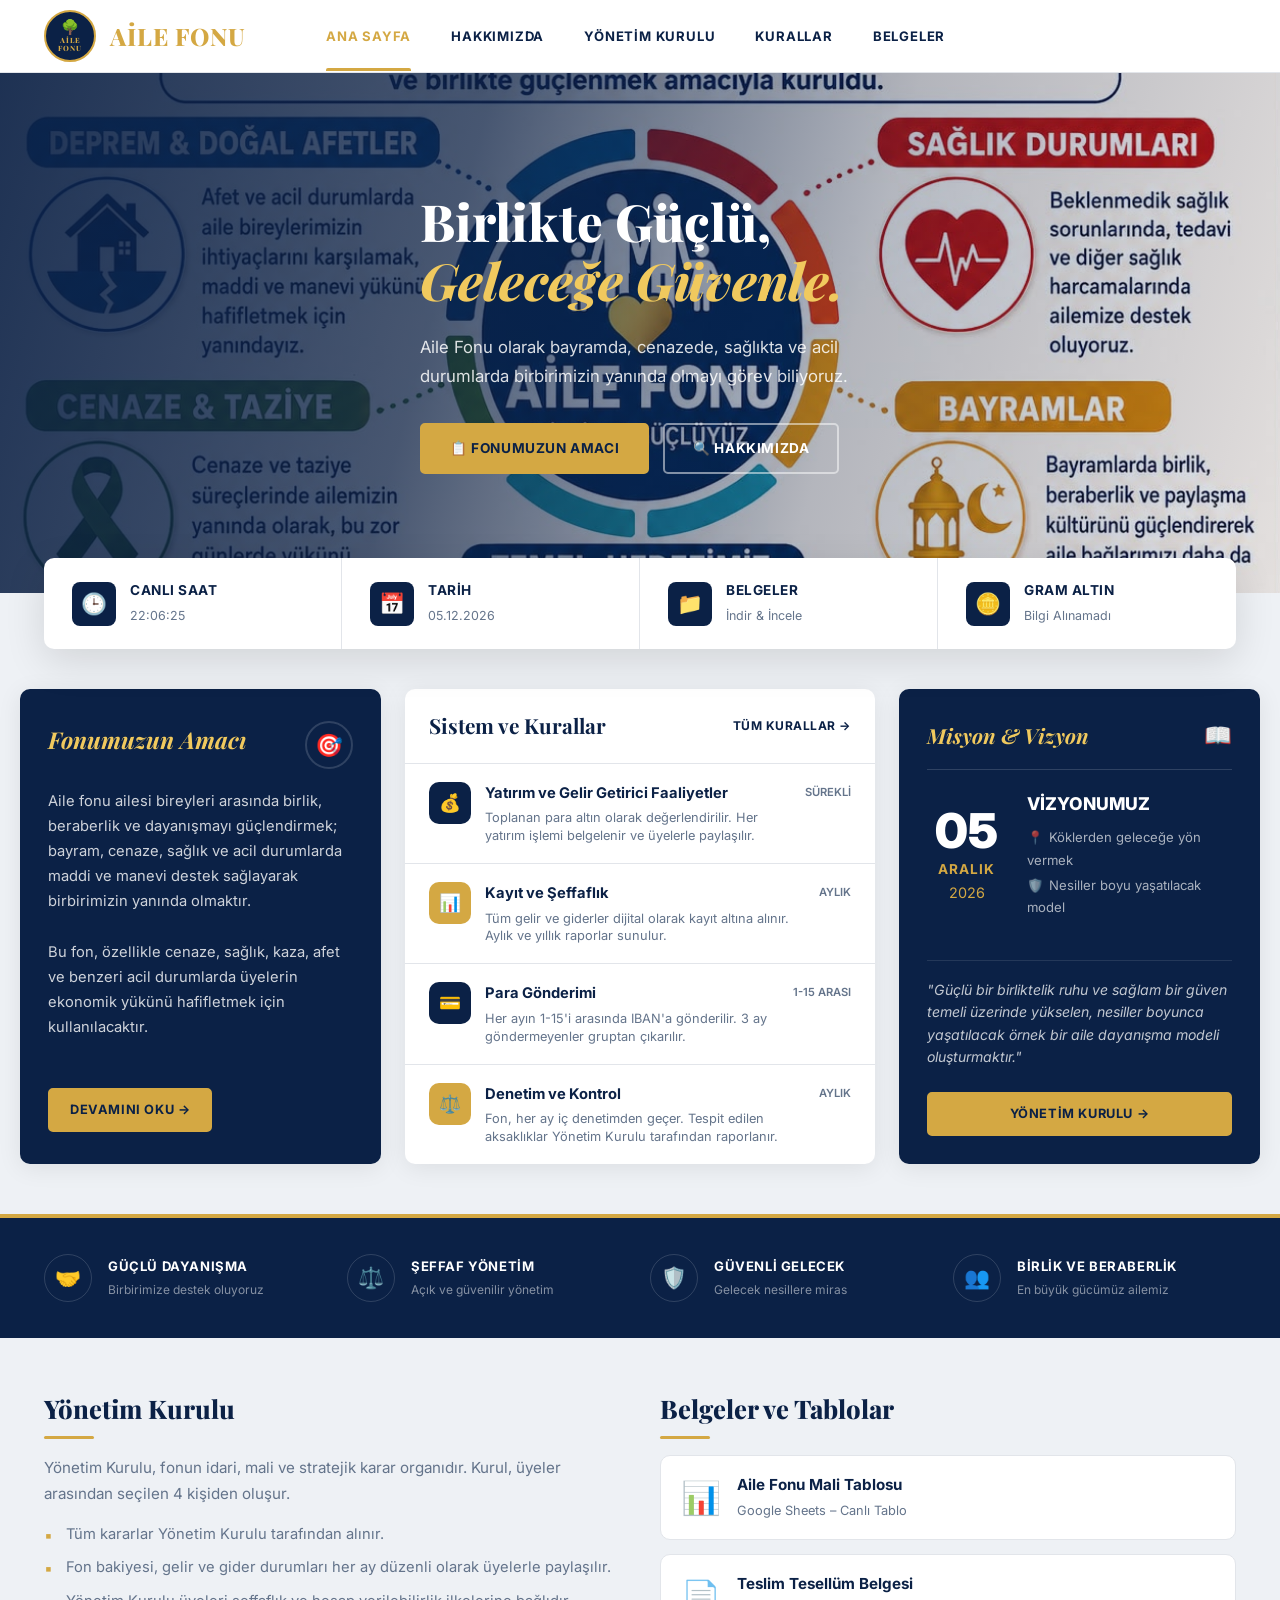
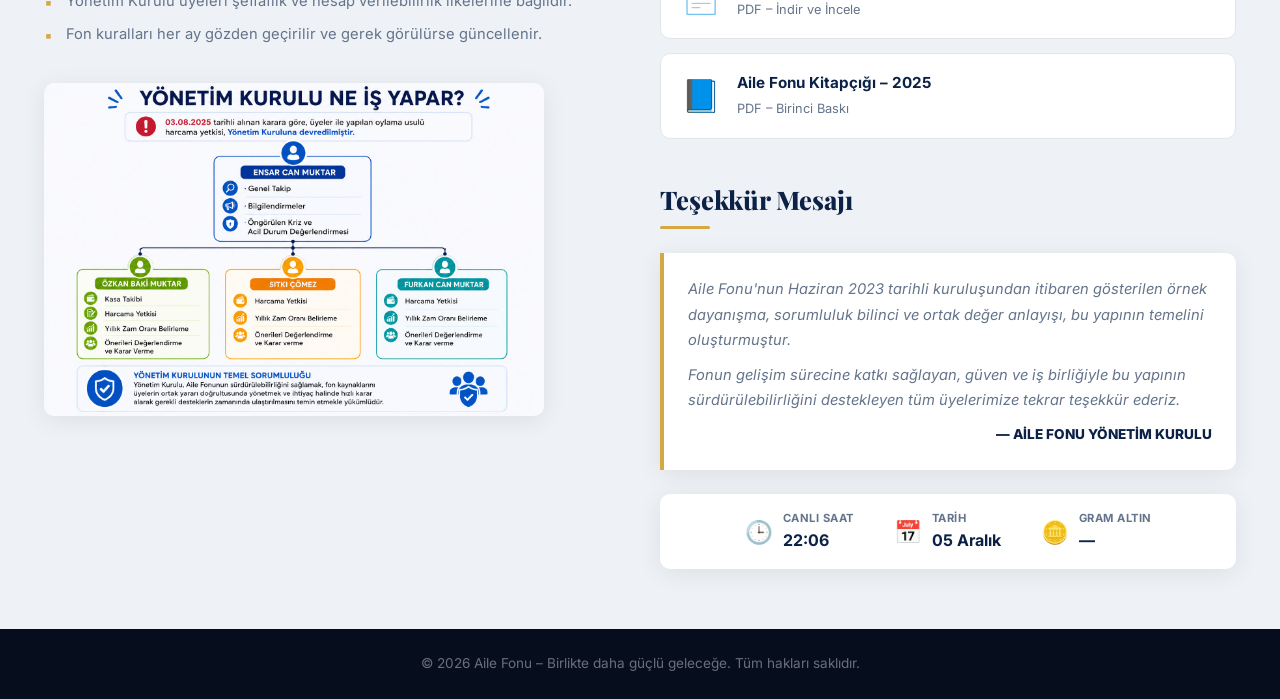
==== commit bf01f744: "Professional corporate design matching mockup - navy gold theme with proper layout" ====
--- a/index.html
+++ b/index.html
@@ -3,32 +3,33 @@
 <head>
   <meta charset="UTF-8"/>
   <meta name="viewport" content="width=device-width, initial-scale=1.0"/>
-  <title>Aile Fonu</title>
+  <title>Aile Fonu – Birlikte Güçlü, Geleceğe Güvenle</title>
+  <meta name="description" content="Aile Fonu; dayanışma, güven ve şeffaflık ilkeleri üzerine kurulmuş bir aile yardımlaşma yapısıdır."/>
   <link rel="preconnect" href="https://fonts.googleapis.com"/>
   <link rel="preconnect" href="https://fonts.gstatic.com" crossorigin/>
-  <link href="https://fonts.googleapis.com/css2?family=Playfair+Display:wght@600;700;800;900&family=Inter:wght@400;500;600;700&display=swap" rel="stylesheet"/>
+  <link href="https://fonts.googleapis.com/css2?family=Playfair+Display:ital,wght@0,600;0,700;0,800;0,900;1,700;1,800&family=Inter:wght@400;500;600;700;800&display=swap" rel="stylesheet"/>
   <link rel="stylesheet" href="style.css"/>
 </head>
 <body>
 
-<!-- HEADER -->
+<!-- ==================== HEADER ==================== -->
 <header class="site-header">
-  <div class="header-inner container">
-    <div class="logo-area">
-      <div class="logo-icon">
-        <span>🌳</span>
-      </div>
-      <div class="logo-text">
-        <h1>AİLE FONU</h1>
-        <span class="logo-year">2023</span>
-      </div>
-    </div>
-    
-    <button class="mobile-toggle" id="mobileToggle">☰</button>
+  <div class="container header-inner">
+    <a href="#" class="logo-wrap">
+      <div class="logo-circle">
+        <div style="text-align:center;line-height:1.1;">
+          <div style="font-size:0.9rem;">🌳</div>
+          <div style="font-size:0.45rem;letter-spacing:1px;margin-top:2px;">AİLE<br>FONU</div>
+        </div>
+      </div>
+      <span class="logo-title">AİLE FONU</span>
+    </a>
+    
+    <button class="mobile-toggle" id="mobileToggle" aria-label="Menü">☰</button>
     
     <nav class="main-nav" id="mainNav">
       <ul>
-        <li><a href="#hero" class="active">ANA SAYFA</a></li>
+        <li><a href="#" class="active">ANA SAYFA</a></li>
         <li><a href="#amac">HAKKIMIZDA</a></li>
         <li><a href="#yonetim">YÖNETİM KURULU</a></li>
         <li><a href="#kurallar">KURALLAR</a></li>
@@ -38,291 +39,345 @@
   </div>
 </header>
 
-<!-- HERO SECTION -->
-<section id="hero" class="hero-section">
-  <div class="hero-overlay"></div>
-  <div class="container hero-container">
-    <div class="hero-content">
-      <h2 class="hero-title">Birlikte Güçlü,<br>Geleceğe Güvenle.</h2>
-      <p class="hero-desc">
-        Aile Fonu olarak bayramda, cenazede, sağlıkta ve acil durumlarda birbirimizin yanında olmayı görev biliyoruz.
-      </p>
-      <div class="hero-buttons">
-        <a href="#amac" class="btn btn-gold">FONUMUZUN AMACI</a>
-        <a href="#misyon" class="btn btn-outline">HAKKIMIZDA</a>
-      </div>
-    </div>
+<!-- ==================== HERO ==================== -->
+<section class="hero">
+  <div class="container">
+    <div class="hero-inner">
+      <h2>Birlikte Güçlü,<br><em>Geleceğe Güvenle.</em></h2>
+      <p>Aile Fonu olarak bayramda, cenazede, sağlıkta ve acil durumlarda birbirimizin yanında olmayı görev biliyoruz.</p>
+      <div class="hero-btns">
+        <a href="#amac" class="btn btn-gold">📋 FONUMUZUN AMACI</a>
+        <a href="#misyon" class="btn btn-outline-white">🔍 HAKKIMIZDA</a>
+      </div>
+    </div>
+  </div>
+  <div class="hero-dots">
+    <span class="active"></span>
+    <span></span>
+    <span></span>
   </div>
 </section>
 
-<!-- OVERLAPPING INFO BAR -->
-<div class="info-bar-wrapper container">
-  <div class="info-bar">
-    <div class="info-item">
-      <div class="info-icon">🕒</div>
-      <div class="info-text">
-        <strong>Canlı Saat</strong>
+<!-- ==================== QUICK NAV BAR ==================== -->
+<div class="container quick-nav-wrap">
+  <div class="quick-nav">
+    <a href="#amac" class="qn-item">
+      <div class="qn-icon">🕒</div>
+      <div class="qn-text">
+        <strong>CANLI SAAT</strong>
         <span id="liveTime">--:--:--</span>
       </div>
-    </div>
-    <div class="info-item">
-      <div class="info-icon">📅</div>
-      <div class="info-text">
-        <strong>Bugünün Tarihi</strong>
-        <span id="liveDate">--.--.----</span>
-      </div>
-    </div>
-    <div class="info-item">
-      <div class="info-icon">🪙</div>
-      <div class="info-text">
-        <strong>Gram Altın</strong>
+    </a>
+    <a href="#kurallar" class="qn-item">
+      <div class="qn-icon">📅</div>
+      <div class="qn-text">
+        <strong id="liveDate">TARİH</strong>
+        <span id="liveDateSub">--.--.----</span>
+      </div>
+    </a>
+    <a href="#belgeler" class="qn-item">
+      <div class="qn-icon">📁</div>
+      <div class="qn-text">
+        <strong>BELGELER</strong>
+        <span>İndir &amp; İncele</span>
+      </div>
+    </a>
+    <div class="qn-item">
+      <div class="qn-icon">🪙</div>
+      <div class="qn-text">
+        <strong>GRAM ALTIN</strong>
         <span id="goldPrice">Yükleniyor...</span>
       </div>
     </div>
-    <div class="info-item">
-      <div class="info-icon">📁</div>
-      <div class="info-text">
-        <a href="#belgeler" style="color:inherit; text-decoration:none;">
-          <strong>Belgeler</strong>
-          <span>İndir & İncele</span>
-        </a>
-      </div>
-    </div>
   </div>
 </div>
 
-<!-- MAIN 3-COLUMN CONTENT -->
-<section class="main-content section container">
-  <div class="grid-3-col">
-    
-    <!-- LEFT: Fonumuzun Amacı (Dark Blue Card) -->
-    <div class="card card-dark" id="amac">
-      <div class="card-header-flex">
+<!-- ==================== 3-COLUMN CARDS ==================== -->
+<section class="main-section container">
+  <div class="grid-3">
+    
+    <!-- LEFT: Fonumuzun Amacı -->
+    <div class="card card-navy" id="amac">
+      <div class="card-navy-header">
         <h3>Fonumuzun Amacı</h3>
-        <span class="card-icon">🎯</span>
-      </div>
-      <p class="card-text">
-        Aile fonu ailesi bireyleri arasında birlik, beraberlik ve dayanışmayı güçlendirmek; bayram, cenaze, sağlık ve acil durumlarda maddi ve manevi destek sağlayarak birbirimizin yanında olmaktır.
-      </p>
-      <p class="card-text mt-3">
-        Bu fon, yalnızca maddi destek sağlayan bir yapı değil; aynı zamanda birlikte büyüme ve ortak hedeflerde buluşma düşüncesinin somut bir ifadesidir.
-      </p>
-      <a href="#misyon" class="btn btn-gold btn-sm mt-auto">DEVAMINI OKU →</a>
-    </div>
-
-    <!-- MIDDLE: Duyurular / Kurallar (White Card) -->
+        <div class="header-icon">🎯</div>
+      </div>
+      <p>Aile fonu ailesi bireyleri arasında birlik, beraberlik ve dayanışmayı güçlendirmek; bayram, cenaze, sağlık ve acil durumlarda maddi ve manevi destek sağlayarak birbirimizin yanında olmaktır.</p>
+      <br>
+      <p>Bu fon, özellikle cenaze, sağlık, kaza, afet ve benzeri acil durumlarda üyelerin ekonomik yükünü hafifletmek için kullanılacaktır.</p>
+      <div class="card-btn">
+        <a href="#misyon" class="btn btn-gold btn-sm">DEVAMINI OKU →</a>
+      </div>
+    </div>
+
+    <!-- MIDDLE: Son Kurallar -->
     <div class="card card-white" id="kurallar">
-      <div class="card-header-flex border-bottom">
+      <div class="card-white-header">
         <h3>Sistem ve Kurallar</h3>
-        <a href="#" class="link-small">TÜM KURALLAR →</a>
-      </div>
-      <div class="list-group">
+        <a href="#yonetim">TÜM KURALLAR →</a>
+      </div>
+      <div class="announce-list">
         
-        <div class="list-item">
-          <div class="list-icon bg-blue">💰</div>
-          <div class="list-content">
-            <h4>Yatırım ve Şeffaflık</h4>
-            <p>Toplanan para altın olarak değerlendirilir. Tüm gelir ve giderler belgelenir, üyelerle paylaşılır.</p>
-          </div>
-          <div class="list-date">Sürekli</div>
-        </div>
-
-        <div class="list-item">
-          <div class="list-icon bg-gold">⚖️</div>
-          <div class="list-content">
+        <div class="announce-item">
+          <div class="announce-icon blue">💰</div>
+          <div class="announce-body">
+            <h4>Yatırım ve Gelir Getirici Faaliyetler</h4>
+            <p>Toplanan para altın olarak değerlendirilir. Her yatırım işlemi belgelenir ve üyelerle paylaşılır.</p>
+          </div>
+          <div class="announce-date">Sürekli</div>
+        </div>
+
+        <div class="announce-item">
+          <div class="announce-icon gold">📊</div>
+          <div class="announce-body">
+            <h4>Kayıt ve Şeffaflık</h4>
+            <p>Tüm gelir ve giderler dijital olarak kayıt altına alınır. Aylık ve yıllık raporlar sunulur.</p>
+          </div>
+          <div class="announce-date">Aylık</div>
+        </div>
+
+        <div class="announce-item">
+          <div class="announce-icon blue">💳</div>
+          <div class="announce-body">
+            <h4>Para Gönderimi</h4>
+            <p>Her ayın 1-15'i arasında IBAN'a gönderilir. 3 ay göndermeyenler gruptan çıkarılır.</p>
+          </div>
+          <div class="announce-date">1-15 Arası</div>
+        </div>
+
+        <div class="announce-item">
+          <div class="announce-icon gold">⚖️</div>
+          <div class="announce-body">
             <h4>Denetim ve Kontrol</h4>
-            <p>Fon, her ay düzenli iç denetimden geçirilir. Tespit edilen aksaklıklar raporlanır.</p>
-          </div>
-          <div class="list-date">Aylık</div>
-        </div>
-
-        <div class="list-item">
-          <div class="list-icon bg-blue">💳</div>
-          <div class="list-content">
-            <h4>Para Gönderimi</h4>
-            <p>Gönderim süresi her ayın 1-15'i arasıdır. 3 ay göndermeyen üye gruptan çıkarılır.</p>
-          </div>
-          <div class="list-date">1-15 Arası</div>
-        </div>
-
-      </div>
-    </div>
-
-    <!-- RIGHT: Yaklaşan Etkinlik / Vizyon (Dark Blue Card) -->
-    <div class="card card-dark" id="misyon">
-      <div class="card-header-flex border-bottom-dark">
-        <h3>Misyon & Vizyon</h3>
-        <span class="card-icon">👁️</span>
-      </div>
+            <p>Fon, her ay iç denetimden geçer. Tespit edilen aksaklıklar Yönetim Kurulu tarafından raporlanır.</p>
+          </div>
+          <div class="announce-date">Aylık</div>
+        </div>
+
+      </div>
+    </div>
+
+    <!-- RIGHT: Misyon & Vizyon -->
+    <div class="card card-navy card-navy-right" id="misyon">
+      <div class="card-white-header">
+        <h3>Misyon &amp; Vizyon</h3>
+        <span>📖</span>
+      </div>
+
+      <div class="event-block">
+        <div class="event-cal">
+          <div class="day" id="calDay">--</div>
+          <div class="month" id="calMonth">---</div>
+          <div class="year" id="calYear">----</div>
+        </div>
+        <div class="event-detail">
+          <h4>VİZYONUMUZ</h4>
+          <p><span>📍</span>Köklerden geleceğe yön vermek</p>
+          <p><span>🛡️</span>Nesiller boyu yaşatılacak model</p>
+        </div>
+      </div>
+
+      <p class="quote-text">"Güçlü bir birliktelik ruhu ve sağlam bir güven temeli üzerinde yükselen, nesiller boyunca yaşatılacak örnek bir aile dayanışma modeli oluşturmaktır."</p>
       
-      <div class="event-details">
-        <div class="event-date">
-          <span class="ed-day">01</span>
-          <span class="ed-month">TEMMUZ</span>
-          <span class="ed-year">2026</span>
-        </div>
-        <div class="event-info">
-          <h4>VİZYONUMUZ</h4>
-          <p class="event-meta">📍 Köklerden geleceğe</p>
-          <p class="event-meta">🛡️ Nesiller boyu yaşatılacak model</p>
-        </div>
-      </div>
+      <div class="card-btn" style="margin-top:auto; padding-top:20px;">
+        <a href="#yonetim" class="btn btn-gold btn-sm" style="width:100%;text-align:center;justify-content:center;">YÖNETİM KURULU →</a>
+      </div>
+    </div>
+    
+  </div>
+</section>
+
+<!-- ==================== VALUES STRIP ==================== -->
+<div class="values-strip">
+  <div class="container">
+    <div class="values-grid">
+      <div class="val-item">
+        <div class="val-icon">🤝</div>
+        <div class="val-text">
+          <h5>GÜÇLÜ DAYANIŞMA</h5>
+          <p>Birbirimize destek oluyoruz</p>
+        </div>
+      </div>
+      <div class="val-item">
+        <div class="val-icon">⚖️</div>
+        <div class="val-text">
+          <h5>ŞEFFAF YÖNETİM</h5>
+          <p>Açık ve güvenilir yönetim</p>
+        </div>
+      </div>
+      <div class="val-item">
+        <div class="val-icon">🛡️</div>
+        <div class="val-text">
+          <h5>GÜVENLİ GELECEK</h5>
+          <p>Gelecek nesillere miras</p>
+        </div>
+      </div>
+      <div class="val-item">
+        <div class="val-icon">👥</div>
+        <div class="val-text">
+          <h5>BİRLİK VE BERABERLİK</h5>
+          <p>En büyük gücümüz ailemiz</p>
+        </div>
+      </div>
+    </div>
+  </div>
+</div>
+
+<!-- ==================== BOTTOM: YÖNETİM + BELGELER ==================== -->
+<section class="bottom-section" id="yonetim">
+  <div class="container">
+    <div class="grid-2">
       
-      <p class="card-text mt-3" style="font-size: 0.9rem;">
-        "Güçlü bir birliktelik ruhu ve sağlam bir güven temeli üzerinde yükselen, nesiller boyunca yaşatılacak örnek bir aile dayanışma modeli oluşturmaktır."
-      </p>
-      
-      <a href="#yonetim" class="btn btn-gold btn-sm mt-auto" style="width: 100%; text-align:center;">YÖNETİM KURULU →</a>
-    </div>
-
-  </div>
-</section>
-
-<!-- VALUES STRIP -->
-<div class="values-strip">
-  <div class="container values-grid">
-    <div class="value-item">
-      <span class="value-icon">🤝</span>
-      <div class="value-text">
-        <h5>GÜÇLÜ DAYANIŞMA</h5>
-        <p>Birbirimize destek oluyoruz</p>
-      </div>
-    </div>
-    <div class="value-item">
-      <span class="value-icon">⚖️</span>
-      <div class="value-text">
-        <h5>ŞEFFAF YÖNETİM</h5>
-        <p>Açık ve güvenilir yönetim</p>
-      </div>
-    </div>
-    <div class="value-item">
-      <span class="value-icon">🛡️</span>
-      <div class="value-text">
-        <h5>GÜVENLİ GELECEK</h5>
-        <p>Gelecek nesillere miras</p>
-      </div>
-    </div>
-    <div class="value-item">
-      <span class="value-icon">👥</span>
-      <div class="value-text">
-        <h5>BİRLİK VE BERABERLİK</h5>
-        <p>En büyük gücümüz ailemiz</p>
-      </div>
-    </div>
-  </div>
-</div>
-
-<!-- YÖNETİM & BELGELER SECTION -->
-<section id="yonetim" class="section bg-light" style="padding-top: 60px;">
-  <div class="container">
-    <div class="grid-2-col">
-      <!-- Yönetim Kurulu -->
+      <!-- Sol: Yönetim Kurulu -->
       <div class="content-block">
-        <h3 class="section-title">Yönetim Kurulu</h3>
+        <h3>Yönetim Kurulu</h3>
         <p>Yönetim Kurulu, fonun idari, mali ve stratejik karar organıdır. Kurul, üyeler arasından seçilen 4 kişiden oluşur.</p>
-        <ul class="styled-list">
+        <ul>
           <li>Tüm kararlar Yönetim Kurulu tarafından alınır.</li>
           <li>Fon bakiyesi, gelir ve gider durumları her ay düzenli olarak üyelerle paylaşılır.</li>
           <li>Yönetim Kurulu üyeleri şeffaflık ve hesap verilebilirlik ilkelerine bağlıdır.</li>
+          <li>Fon kuralları her ay gözden geçirilir ve gerek görülürse güncellenir.</li>
         </ul>
-        <img src="yonetım.jpeg" alt="Yönetim Kurulu" style="width:100%; max-width:500px; border-radius:12px; margin-top:20px; box-shadow: 0 4px 15px rgba(0,0,0,0.1);">
+        <img src="yonetım.jpeg" alt="Yönetim Kurulu Görev Dağılımı"/>
       </div>
       
-      <!-- Belgeler & Teşekkür -->
-      <div id="belgeler" class="content-block">
-        <h3 class="section-title">Belgeler ve Tablolar</h3>
-        <div class="doc-links">
+      <!-- Sağ: Belgeler & Teşekkür -->
+      <div class="content-block" id="belgeler">
+        <h3>Belgeler ve Tablolar</h3>
+        <div class="doc-stack">
           <a href="https://docs.google.com/spreadsheets/d/1FbXfVI0zXt9DeA3XBlz2Jah3Ydo73ajED_HU7g2vmRY/edit?gid=233150385#gid=233150385" target="_blank" class="doc-card">
-            <span class="doc-icon">📊</span>
-            <div>
+            <span class="doc-card-icon">📊</span>
+            <div class="doc-card-text">
               <strong>Aile Fonu Mali Tablosu</strong>
-              <span>Google Sheets (Canlı)</span>
+              <span>Google Sheets – Canlı Tablo</span>
             </div>
           </a>
           <a href="AİLE FONU TESLİM TESELLÜM BELGESİ - Kopya.pdf" target="_blank" class="doc-card">
-            <span class="doc-icon">📄</span>
-            <div>
+            <span class="doc-card-icon">📄</span>
+            <div class="doc-card-text">
               <strong>Teslim Tesellüm Belgesi</strong>
-              <span>PDF İndir</span>
+              <span>PDF – İndir ve İncele</span>
             </div>
           </a>
           <a href="AİLE FONU KİTAPÇIK - 2025 YILI- BİRİNCİ BASKI.pdf" target="_blank" class="doc-card">
-            <span class="doc-icon">📘</span>
+            <span class="doc-card-icon">📘</span>
+            <div class="doc-card-text">
+              <strong>Aile Fonu Kitapçığı – 2025</strong>
+              <span>PDF – Birinci Baskı</span>
+            </div>
+          </a>
+        </div>
+
+        <h3 style="margin-top:40px;">Teşekkür Mesajı</h3>
+        <div class="tesekkur-box">
+          <p>Aile Fonu'nun Haziran 2023 tarihli kuruluşundan itibaren gösterilen örnek dayanışma, sorumluluk bilinci ve ortak değer anlayışı, bu yapının temelini oluşturmuştur.</p>
+          <p>Fonun gelişim sürecine katkı sağlayan, güven ve iş birliğiyle bu yapının sürdürülebilirliğini destekleyen tüm üyelerimize tekrar teşekkür ederiz.</p>
+          <p class="imza">— AİLE FONU YÖNETİM KURULU</p>
+        </div>
+
+        <!-- Canlı Saat / Altın Widget -->
+        <div class="widget-bar">
+          <div class="wb-item">
+            <span class="wb-icon">🕒</span>
             <div>
-              <strong>Aile Fonu Kitapçığı</strong>
-              <span>PDF İndir</span>
-            </div>
-          </a>
-        </div>
-        
-        <h3 class="section-title" style="margin-top:40px;">Teşekkür Mesajı</h3>
-        <div class="tesekkur-box">
-          <p>Aile Fonu’nun Haziran 2023 tarihli kuruluşundan itibaren gösterilen örnek dayanışma, bu yapının temelini oluşturmuştur. Fonun sürdürülebilirliğini destekleyen tüm üyelerimize tekrar teşekkür ederiz.</p>
-          <p style="text-align:right; font-weight:bold; margin-top:10px; color:#0b2146;">- Aile Fonu Yönetim Kurulu</p>
-        </div>
+              <div class="wb-label">Canlı Saat</div>
+              <div class="wb-value" id="widgetTime">--:--</div>
+            </div>
+          </div>
+          <div class="wb-item">
+            <span class="wb-icon">📅</span>
+            <div>
+              <div class="wb-label">Tarih</div>
+              <div class="wb-value" id="widgetDate">--.--</div>
+            </div>
+          </div>
+          <div class="wb-item">
+            <span class="wb-icon">🪙</span>
+            <div>
+              <div class="wb-label">Gram Altın</div>
+              <div class="wb-value" id="widgetGold">...</div>
+            </div>
+          </div>
+        </div>
+
       </div>
     </div>
   </div>
 </section>
 
-<!-- FOOTER -->
+<!-- ==================== FOOTER ==================== -->
 <footer class="site-footer">
   <div class="container">
-    <div class="footer-bottom">
-      <p>&copy; 2026 Aile Fonu. Tüm hakları saklıdır. Birlikte daha güçlü geleceğe...</p>
-    </div>
+    <p>&copy; 2026 Aile Fonu – Birlikte daha güçlü geleceğe. Tüm hakları saklıdır.</p>
   </div>
 </footer>
 
 <script>
-  // Mobile Nav Toggle
-  document.getElementById('mobileToggle').addEventListener('click', function() {
+  // Mobile Nav
+  document.getElementById('mobileToggle').addEventListener('click', () => {
     document.getElementById('mainNav').classList.toggle('active');
   });
 
-  // CANLI SAAT VE TARİH
-  function updateTime() {
+  // CANLI SAAT
+  const monthNames = ["Ocak","Şubat","Mart","Nisan","Mayıs","Haziran","Temmuz","Ağustos","Eylül","Ekim","Kasım","Aralık"];
+  
+  function updateClock() {
     const now = new Date();
-    const hours = String(now.getHours()).padStart(2, '0');
-    const minutes = String(now.getMinutes()).padStart(2, '0');
-    const seconds = String(now.getSeconds()).padStart(2, '0');
-    const day = String(now.getDate()).padStart(2, '0');
-    const month = String(now.getMonth() + 1).padStart(2, '0');
-    const year = now.getFullYear();
-
-    document.getElementById('liveTime').textContent = `${hours}:${minutes}:${seconds}`;
-    document.getElementById('liveDate').textContent = `${day}.${month}.${year}`;
+    const h = String(now.getHours()).padStart(2,'0');
+    const m = String(now.getMinutes()).padStart(2,'0');
+    const s = String(now.getSeconds()).padStart(2,'0');
+    const d = String(now.getDate()).padStart(2,'0');
+    const mo = String(now.getMonth()+1).padStart(2,'0');
+    const y = now.getFullYear();
+
+    const timeStr = `${h}:${m}:${s}`;
+    const dateStr = `${d}.${mo}.${y}`;
+
+    // Quick nav bar
+    document.getElementById('liveTime').textContent = timeStr;
+    document.getElementById('liveDateSub').textContent = dateStr;
+    
+    // Calendar in right card
+    document.getElementById('calDay').textContent = d;
+    document.getElementById('calMonth').textContent = monthNames[now.getMonth()].toUpperCase();
+    document.getElementById('calYear').textContent = y;
+
+    // Bottom widget
+    document.getElementById('widgetTime').textContent = `${h}:${m}`;
+    document.getElementById('widgetDate').textContent = `${d} ${monthNames[now.getMonth()]}`;
   }
-  setInterval(updateTime, 1000);
-  updateTime();
+  setInterval(updateClock, 1000);
+  updateClock();
 
   // CANLI ALTIN KURU
-  async function fetchGoldPrice() {
+  async function fetchGold() {
     try {
-      const res = await fetch('https://finans.truncgil.com/today.json');
-      if (res.ok) {
-        const data = await res.json();
-        if (data && data["Gram Altın"]) {
-          document.getElementById('goldPrice').textContent = data["Gram Altın"].Satış + " ₺";
+      const r = await fetch('https://finans.truncgil.com/today.json');
+      if (r.ok) {
+        const d = await r.json();
+        if (d && d["Gram Altın"]) {
+          const price = d["Gram Altın"]["Satış"];
+          document.getElementById('goldPrice').textContent = price + " ₺";
+          document.getElementById('widgetGold').textContent = price + " ₺";
           return;
         }
       }
-      throw new Error("Veri yok");
-    } catch(err) {
-      try {
-        const res2 = await fetch('https://api.genelpara.com/embed/altin.json');
-        if(res2.ok) {
-          const data2 = await res2.json();
-          document.getElementById('goldPrice').textContent = parseFloat(data2.GA.satis).toFixed(2) + " ₺";
-          return;
-        }
-      } catch (e) {
-        document.getElementById('goldPrice').textContent = "Bilgi Alınamadı";
+    } catch(e) {}
+    try {
+      const r2 = await fetch('https://api.genelpara.com/embed/altin.json');
+      if (r2.ok) {
+        const d2 = await r2.json();
+        const p = parseFloat(d2.GA.satis).toFixed(2);
+        document.getElementById('goldPrice').textContent = p + " ₺";
+        document.getElementById('widgetGold').textContent = p + " ₺";
+        return;
       }
-    }
+    } catch(e) {}
+    document.getElementById('goldPrice').textContent = "Bilgi Alınamadı";
+    document.getElementById('widgetGold').textContent = "—";
   }
-  fetchGoldPrice();
-  setInterval(fetchGoldPrice, 300000);
+  fetchGold();
+  setInterval(fetchGold, 300000);
 </script>
 
 </body>
--- a/style.css
+++ b/style.css
@@ -3,259 +3,488 @@
 html { scroll-behavior: smooth; }
 body {
   font-family: 'Inter', sans-serif;
-  background: #f4f6f9; /* Light gray background */
+  background: #eef1f5;
   color: #333;
   overflow-x: hidden;
   line-height: 1.6;
 }
-
-/* ===== DESIGN TOKENS ===== */
 :root {
-  --navy: #0b2146;     /* Dark Blue from screenshot */
-  --gold: #d2a741;     /* Gold from screenshot */
-  --gold-hover: #b89032;
-  --bg-light: #f4f6f9;
+  --navy: #0b2146;
+  --navy-light: #132d5e;
+  --gold: #d4a843;
+  --gold-light: #f0c95e;
+  --gold-dark: #b58d2e;
   --white: #ffffff;
-  --text-dark: #1a1a1a;
-  --text-muted: #666666;
-  --border-color: #e5e7eb;
-  --shadow: 0 4px 20px rgba(0,0,0,0.08);
-}
-
-.container { max-width: 1200px; margin: 0 auto; padding: 0 20px; }
-.mt-3 { margin-top: 1.5rem; }
-.mt-auto { margin-top: auto; }
-
-/* ===== BUTTONS ===== */
-.btn {
-  display: inline-block; padding: 12px 24px; border-radius: 4px;
-  font-weight: 600; font-size: 0.9rem; letter-spacing: 0.5px;
-  text-decoration: none; text-align: center;
-  transition: all 0.3s; cursor: pointer;
-}
-.btn-gold {
-  background: var(--gold); color: var(--navy); border: 2px solid var(--gold);
-}
-.btn-gold:hover { background: var(--gold-hover); border-color: var(--gold-hover); }
-.btn-outline {
-  background: transparent; color: var(--white); border: 2px solid var(--white);
-}
-.btn-outline:hover { background: rgba(255,255,255,0.1); }
-.btn-sm { padding: 10px 20px; font-size: 0.8rem; }
+  --bg: #eef1f5;
+  --text: #1e293b;
+  --text-muted: #64748b;
+  --border: #e2e5ea;
+  --shadow: 0 4px 24px rgba(0,0,0,0.08);
+  --shadow-lg: 0 12px 40px rgba(0,0,0,0.12);
+  --radius: 10px;
+}
+.container { max-width: 1240px; margin: 0 auto; padding: 0 24px; }
 
 /* ===== HEADER ===== */
 .site-header {
   background: var(--white);
-  padding: 15px 0;
-  box-shadow: 0 2px 10px rgba(0,0,0,0.05);
-  position: relative; z-index: 100;
+  border-bottom: 1px solid var(--border);
+  position: sticky; top: 0; z-index: 100;
 }
 .header-inner {
-  display: flex; align-items: center; justify-content: space-between;
-}
-
-/* Logo */
-.logo-area { display: flex; align-items: center; gap: 15px; }
-.logo-icon {
-  width: 60px; height: 60px;
-  background: var(--navy); border: 2px solid var(--gold);
+  display: flex; align-items: center; height: 72px;
+}
+.logo-wrap {
+  display: flex; align-items: center; gap: 14px;
+  text-decoration: none; margin-right: 60px; flex-shrink: 0;
+}
+.logo-circle {
+  width: 52px; height: 52px;
+  background: var(--navy);
+  border: 2px solid var(--gold);
   border-radius: 50%;
   display: flex; align-items: center; justify-content: center;
-  font-size: 1.5rem; color: var(--gold);
-}
-.logo-text h1 {
+  color: var(--gold); font-size: 1.3rem;
+  font-family: 'Playfair Display', serif; font-weight: 800;
+  line-height: 1;
+}
+.logo-circle span { font-size: 0.55rem; display: block; color: var(--gold); }
+.logo-title {
   font-family: 'Playfair Display', serif;
-  font-size: 1.6rem; color: var(--gold);
-  margin: 0; line-height: 1; letter-spacing: 1px;
-}
-.logo-year {
-  font-size: 0.7rem; color: var(--navy); font-weight: 700;
-  letter-spacing: 2px;
-}
-
-/* Nav */
+  font-size: 1.5rem; font-weight: 800; color: var(--gold);
+  letter-spacing: 1px;
+}
+.main-nav { flex: 1; }
 .main-nav ul {
-  display: flex; gap: 30px; list-style: none; margin: 0; padding: 0;
-}
-.main-nav a {
+  display: flex; gap: 0; list-style: none;
+}
+.main-nav li a {
+  display: block; padding: 24px 20px;
   text-decoration: none; color: var(--navy);
-  font-weight: 700; font-size: 0.85rem; letter-spacing: 0.5px;
-  text-transform: uppercase; padding-bottom: 5px;
-  border-bottom: 2px solid transparent; transition: all 0.2s;
-}
-.main-nav a:hover, .main-nav a.active {
-  color: var(--gold); border-bottom-color: var(--gold);
+  font-size: 0.82rem; font-weight: 700;
+  letter-spacing: 0.8px; text-transform: uppercase;
+  position: relative; transition: color 0.2s;
+}
+.main-nav li a:hover,
+.main-nav li a.active {
+  color: var(--gold);
+}
+.main-nav li a.active::after {
+  content: ''; position: absolute; bottom: 0; left: 20px; right: 20px;
+  height: 3px; background: var(--gold); border-radius: 2px 2px 0 0;
 }
 .mobile-toggle {
-  display: none; background: none; border: none; font-size: 1.5rem; color: var(--navy); cursor: pointer;
-}
-
-/* ===== HERO SECTION ===== */
-.hero-section {
+  display: none; background: none; border: none;
+  font-size: 1.6rem; color: var(--navy); cursor: pointer;
+  margin-left: auto;
+}
+
+/* ===== HERO ===== */
+.hero {
   position: relative;
+  min-height: 520px;
   background: url('WhatsApp Image 2026-06-26 at 21.54.14.jpeg') center/cover no-repeat;
-  min-height: 550px;
   display: flex; align-items: center;
-}
-.hero-overlay {
+  overflow: hidden;
+}
+.hero::before {
+  content: '';
   position: absolute; inset: 0;
-  background: linear-gradient(to right, rgba(11,33,70,0.9) 0%, rgba(11,33,70,0.4) 50%, transparent 100%);
-}
-.hero-container { position: relative; z-index: 2; width: 100%; }
-.hero-content { max-width: 600px; color: var(--white); }
-.hero-title {
+  background: linear-gradient(105deg,
+    rgba(11,33,70,0.92) 0%,
+    rgba(11,33,70,0.75) 35%,
+    rgba(11,33,70,0.3) 65%,
+    rgba(11,33,70,0.1) 100%
+  );
+}
+.hero-inner {
+  position: relative; z-index: 2;
+  max-width: 580px; padding: 80px 0 80px 0;
+  color: var(--white);
+}
+.hero h2 {
   font-family: 'Playfair Display', serif;
-  font-size: 3.5rem; font-weight: 800; line-height: 1.1; margin-bottom: 20px;
-}
-.hero-desc {
-  font-size: 1.1rem; line-height: 1.6; margin-bottom: 30px; opacity: 0.9;
-}
-.hero-buttons { display: flex; gap: 15px; }
-
-/* ===== OVERLAPPING INFO BAR ===== */
-.info-bar-wrapper {
-  margin-top: -40px; position: relative; z-index: 10;
-}
-.info-bar {
+  font-size: 3.2rem; font-weight: 800;
+  line-height: 1.15; margin-bottom: 24px;
+}
+.hero h2 em {
+  color: var(--gold-light); font-style: italic;
+}
+.hero p {
+  font-size: 1.05rem; line-height: 1.7;
+  color: rgba(255,255,255,0.85);
+  margin-bottom: 32px; max-width: 440px;
+}
+.hero-btns { display: flex; gap: 14px; flex-wrap: wrap; }
+.btn {
+  display: inline-flex; align-items: center; gap: 8px;
+  padding: 13px 28px; border-radius: 5px;
+  font-weight: 700; font-size: 0.85rem; letter-spacing: 0.6px;
+  text-decoration: none; text-transform: uppercase;
+  transition: all 0.25s; cursor: pointer; border: 2px solid transparent;
+}
+.btn-gold {
+  background: var(--gold); color: var(--navy); border-color: var(--gold);
+}
+.btn-gold:hover { background: var(--gold-dark); border-color: var(--gold-dark); }
+.btn-outline-white {
+  background: transparent; color: var(--white); border-color: rgba(255,255,255,0.5);
+}
+.btn-outline-white:hover { background: rgba(255,255,255,0.1); border-color: var(--white); }
+.btn-sm { padding: 10px 20px; font-size: 0.8rem; }
+.btn-gold-outline {
+  background: transparent; color: var(--gold); border: 2px solid var(--gold);
+}
+.btn-gold-outline:hover { background: var(--gold); color: var(--navy); }
+
+/* Slider dots */
+.hero-dots {
+  position: absolute; bottom: 20px;
+  left: 50%; transform: translateX(-50%);
+  z-index: 3; display: flex; gap: 8px;
+}
+.hero-dots span {
+  width: 10px; height: 10px; border-radius: 50%;
+  background: rgba(255,255,255,0.4);
+}
+.hero-dots span.active { background: var(--white); }
+
+/* ===== QUICK NAV BAR ===== */
+.quick-nav-wrap { margin-top: -35px; position: relative; z-index: 10; }
+.quick-nav {
   background: var(--white);
+  border-radius: var(--radius);
+  box-shadow: var(--shadow-lg);
+  display: grid; grid-template-columns: repeat(4, 1fr);
+  overflow: hidden;
+}
+.qn-item {
+  display: flex; align-items: center; gap: 14px;
+  padding: 22px 28px;
+  border-right: 1px solid var(--border);
+  text-decoration: none; color: var(--text);
+  transition: background 0.2s;
+}
+.qn-item:last-child { border-right: none; }
+.qn-item:hover { background: #f8f9fb; }
+.qn-icon {
+  width: 44px; height: 44px;
+  background: var(--navy);
   border-radius: 8px;
+  display: flex; align-items: center; justify-content: center;
+  font-size: 1.3rem; flex-shrink: 0;
+}
+.qn-text strong {
+  display: block; font-size: 0.85rem; color: var(--navy);
+  text-transform: uppercase; letter-spacing: 0.5px;
+}
+.qn-text span {
+  font-size: 0.78rem; color: var(--text-muted);
+}
+
+/* ===== 3 COLUMN SECTION ===== */
+.main-section { padding: 40px 0 50px; }
+.grid-3 {
+  display: grid; grid-template-columns: 1fr 1.3fr 1fr;
+  gap: 24px; align-items: stretch;
+}
+
+/* Card Base */
+.card {
+  border-radius: var(--radius);
+  overflow: hidden;
   box-shadow: var(--shadow);
-  display: flex; justify-content: space-between;
-  padding: 20px 40px;
-}
-.info-item { display: flex; align-items: center; gap: 15px; }
-.info-icon { font-size: 1.8rem; color: var(--navy); }
-.info-text { display: flex; flex-direction: column; }
-.info-text strong {
-  font-size: 0.8rem; text-transform: uppercase; color: var(--navy);
-  letter-spacing: 0.5px; margin-bottom: 2px;
-}
-.info-text span {
-  font-size: 0.9rem; color: var(--text-muted); font-weight: 500;
-}
-
-/* ===== MAIN CONTENT GRID ===== */
-.section { padding: 60px 0; }
-.grid-3-col {
-  display: grid; grid-template-columns: repeat(3, 1fr); gap: 30px;
-}
-
-.card {
-  border-radius: 8px; padding: 30px; box-shadow: var(--shadow);
-  display: flex; flex-direction: column; height: 100%;
-}
-.card-dark { background: var(--navy); color: var(--white); }
-.card-white { background: var(--white); color: var(--text-dark); }
-
-.card-header-flex {
+  display: flex; flex-direction: column;
+}
+.card-navy {
+  background: var(--navy);
+  color: var(--white);
+  padding: 32px 28px;
+}
+.card-white {
+  background: var(--white);
+  color: var(--text);
+  padding: 0;
+}
+
+/* Card Navy Header */
+.card-navy-header {
+  display: flex; justify-content: space-between; align-items: flex-start;
+  margin-bottom: 20px;
+}
+.card-navy-header h3 {
+  font-family: 'Playfair Display', serif;
+  font-size: 1.45rem; font-weight: 700;
+  color: var(--gold-light);
+  font-style: italic;
+}
+.card-navy-header .header-icon {
+  width: 48px; height: 48px;
+  border: 2px solid rgba(255,255,255,0.15);
+  border-radius: 50%;
+  display: flex; align-items: center; justify-content: center;
+  font-size: 1.4rem;
+}
+.card-navy p {
+  font-size: 0.92rem; line-height: 1.7;
+  color: rgba(255,255,255,0.8);
+}
+.card-navy .card-btn {
+  margin-top: auto; padding-top: 24px;
+}
+
+/* Card White Header */
+.card-white-header {
   display: flex; justify-content: space-between; align-items: center;
+  padding: 20px 24px;
+  border-bottom: 1px solid var(--border);
+}
+.card-white-header h3 {
+  font-family: 'Playfair Display', serif;
+  font-size: 1.3rem; font-weight: 700;
+  color: var(--navy);
+}
+.card-white-header a {
+  font-size: 0.75rem; color: var(--navy);
+  text-decoration: none; font-weight: 700;
+  text-transform: uppercase; letter-spacing: 0.5px;
+}
+
+/* Announcements List */
+.announce-list { padding: 0; }
+.announce-item {
+  display: flex; align-items: flex-start; gap: 14px;
+  padding: 18px 24px;
+  border-bottom: 1px solid var(--border);
+  transition: background 0.2s;
+}
+.announce-item:last-child { border-bottom: none; }
+.announce-item:hover { background: #fafbfc; }
+.announce-icon {
+  width: 42px; height: 42px;
+  border-radius: 10px;
+  display: flex; align-items: center; justify-content: center;
+  font-size: 1.1rem; flex-shrink: 0;
+}
+.announce-icon.blue { background: var(--navy); color: var(--white); }
+.announce-icon.gold { background: var(--gold); color: var(--navy); }
+.announce-body { flex: 1; }
+.announce-body h4 {
+  font-size: 0.92rem; font-weight: 700;
+  color: var(--navy); margin-bottom: 4px;
+}
+.announce-body p {
+  font-size: 0.8rem; color: var(--text-muted);
+  line-height: 1.4; margin: 0;
+}
+.announce-date {
+  font-size: 0.7rem; color: var(--text-muted);
+  white-space: nowrap; padding-top: 2px;
+  text-transform: uppercase; font-weight: 600;
+}
+
+/* Right Card - Misyon */
+.card-navy-right { padding: 28px; }
+.card-navy-right .card-white-header {
+  border-bottom-color: rgba(255,255,255,0.15);
+  padding: 0 0 16px 0; margin-bottom: 20px;
+}
+.card-navy-right .card-white-header h3 {
+  color: var(--gold-light); font-style: italic;
+}
+.card-navy-right .card-white-header span {
+  font-size: 1.4rem;
+}
+
+/* Event Block */
+.event-block {
+  display: flex; gap: 20px; align-items: center;
   margin-bottom: 20px;
 }
-.border-bottom { border-bottom: 1px solid var(--border-color); padding-bottom: 15px; }
-.border-bottom-dark { border-bottom: 1px solid rgba(255,255,255,0.2); padding-bottom: 15px; }
-
-.card h3 {
-  font-family: 'Playfair Display', serif;
-  font-size: 1.4rem; margin: 0;
-}
-.card-dark h3 { color: var(--gold); }
-.card-icon { font-size: 1.8rem; color: var(--gold); }
-.link-small {
-  font-size: 0.75rem; color: var(--navy); font-weight: 700; text-decoration: none;
-}
-
-.card-text { font-size: 0.95rem; line-height: 1.7; opacity: 0.9; }
-
-/* List Group (Middle Card) */
-.list-group { display: flex; flex-direction: column; gap: 20px; }
-.list-item { display: flex; gap: 15px; align-items: flex-start; }
-.list-icon {
-  width: 45px; height: 45px; border-radius: 8px;
-  display: flex; align-items: center; justify-content: center;
-  font-size: 1.2rem; flex-shrink: 0;
-}
-.bg-blue { background: var(--navy); color: var(--white); }
-.bg-gold { background: var(--gold); color: var(--navy); }
-.list-content h4 { font-size: 0.95rem; color: var(--navy); margin-bottom: 5px; }
-.list-content p { font-size: 0.8rem; color: var(--text-muted); line-height: 1.4; margin: 0; }
-.list-date {
-  font-size: 0.7rem; color: var(--text-muted); text-transform: uppercase; font-weight: 600; white-space: nowrap;
-}
-
-/* Event Details (Right Card) */
-.event-details { display: flex; gap: 20px; margin-bottom: 20px; align-items: center; }
-.event-date {
-  display: flex; flex-direction: column; align-items: center;
-}
-.ed-day { font-size: 2.5rem; font-weight: 800; color: var(--white); line-height: 1; }
-.ed-month { font-size: 0.8rem; color: var(--gold); font-weight: 700; letter-spacing: 1px; margin-top: 5px; }
-.ed-year { font-size: 0.9rem; color: var(--white); }
-.event-info h4 { font-size: 1.1rem; color: var(--white); margin-bottom: 8px; text-transform: uppercase;}
-.event-meta { font-size: 0.85rem; color: rgba(255,255,255,0.7); margin: 2px 0; }
+.event-cal {
+  text-align: center; flex-shrink: 0;
+  min-width: 80px;
+}
+.event-cal .day {
+  font-size: 3rem; font-weight: 900; color: var(--white); line-height: 1;
+}
+.event-cal .month {
+  font-size: 0.85rem; font-weight: 700; color: var(--gold); letter-spacing: 1px;
+  text-transform: uppercase; margin-top: 4px;
+}
+.event-cal .year {
+  font-size: 0.9rem; color: var(--gold);
+}
+.event-detail h4 {
+  font-size: 1.1rem; font-weight: 800; color: var(--white);
+  text-transform: uppercase; margin-bottom: 8px;
+}
+.event-detail p {
+  font-size: 0.82rem; color: rgba(255,255,255,0.65);
+  margin: 3px 0;
+}
+.event-detail p span { margin-right: 6px; }
+
+.card-navy-right .quote-text {
+  font-size: 0.88rem; color: rgba(255,255,255,0.75);
+  font-style: italic; line-height: 1.6;
+  border-top: 1px solid rgba(255,255,255,0.1);
+  padding-top: 18px; margin-top: 18px;
+}
 
 /* ===== VALUES STRIP ===== */
 .values-strip {
-  background: var(--navy); padding: 40px 0; border-top: 4px solid var(--gold);
+  background: var(--navy);
+  border-top: 4px solid var(--gold);
+  padding: 36px 0;
 }
 .values-grid {
-  display: grid; grid-template-columns: repeat(4, 1fr); gap: 20px;
-}
-.value-item { display: flex; align-items: center; gap: 15px; }
-.value-icon { font-size: 2rem; color: var(--gold); }
-.value-text h5 { color: var(--white); font-size: 0.85rem; margin-bottom: 4px; letter-spacing: 0.5px; }
-.value-text p { color: rgba(255,255,255,0.6); font-size: 0.75rem; margin: 0; }
-
-/* ===== YÖNETİM & BELGELER ===== */
-.grid-2-col { display: grid; grid-template-columns: 1fr 1fr; gap: 40px; }
-.section-title {
-  font-family: 'Playfair Display', serif; font-size: 1.8rem; color: var(--navy);
-  margin-bottom: 20px; border-bottom: 2px solid var(--gold); display: inline-block; padding-bottom: 5px;
-}
-.styled-list { list-style: none; margin-top: 15px; }
-.styled-list li {
-  position: relative; padding-left: 20px; margin-bottom: 10px; font-size: 0.95rem; color: var(--text-muted);
-}
-.styled-list li::before {
-  content: '■'; position: absolute; left: 0; color: var(--gold); font-size: 0.8rem; top: 2px;
-}
-
-.doc-links { display: flex; flex-direction: column; gap: 15px; }
+  display: grid; grid-template-columns: repeat(4, 1fr);
+  gap: 20px;
+}
+.val-item {
+  display: flex; align-items: center; gap: 16px;
+}
+.val-icon {
+  width: 48px; height: 48px;
+  border: 1px solid rgba(255,255,255,0.15);
+  border-radius: 50%;
+  display: flex; align-items: center; justify-content: center;
+  font-size: 1.3rem; flex-shrink: 0;
+}
+.val-text h5 {
+  font-size: 0.82rem; font-weight: 700; color: var(--white);
+  text-transform: uppercase; letter-spacing: 0.6px;
+  margin-bottom: 3px;
+}
+.val-text p {
+  font-size: 0.75rem; color: rgba(255,255,255,0.5); margin: 0;
+}
+
+/* ===== BOTTOM SECTION ===== */
+.bottom-section {
+  padding: 50px 0 60px;
+  background: var(--bg);
+}
+.grid-2 {
+  display: grid; grid-template-columns: 1fr 1fr;
+  gap: 40px;
+}
+.content-block h3 {
+  font-family: 'Playfair Display', serif;
+  font-size: 1.6rem; font-weight: 800; color: var(--navy);
+  margin-bottom: 16px; position: relative;
+  padding-bottom: 10px;
+}
+.content-block h3::after {
+  content: ''; position: absolute; bottom: 0; left: 0;
+  width: 50px; height: 3px; background: var(--gold); border-radius: 2px;
+}
+.content-block p {
+  font-size: 0.95rem; color: var(--text-muted); margin-bottom: 12px; line-height: 1.7;
+}
+.content-block ul {
+  list-style: none; margin: 16px 0;
+}
+.content-block ul li {
+  position: relative; padding-left: 22px;
+  margin-bottom: 10px; font-size: 0.92rem; color: var(--text-muted);
+}
+.content-block ul li::before {
+  content: '▪'; position: absolute; left: 0; color: var(--gold);
+  font-size: 1rem; top: 0;
+}
+.content-block img {
+  width: 100%; max-width: 500px;
+  border-radius: var(--radius);
+  box-shadow: var(--shadow);
+  margin-top: 20px;
+}
+
+/* Document Cards */
+.doc-stack { display: flex; flex-direction: column; gap: 14px; margin-top: 16px; }
 .doc-card {
-  display: flex; align-items: center; gap: 15px;
-  background: var(--white); border: 1px solid var(--border-color);
-  padding: 15px 20px; border-radius: 8px; text-decoration: none;
-  transition: all 0.3s;
-}
-.doc-card:hover { border-color: var(--navy); box-shadow: var(--shadow); transform: translateX(5px); }
-.doc-icon { font-size: 1.8rem; }
-.doc-card strong { display: block; color: var(--navy); font-size: 0.95rem; }
-.doc-card span { color: var(--text-muted); font-size: 0.8rem; }
-
+  display: flex; align-items: center; gap: 16px;
+  background: var(--white); border: 1px solid var(--border);
+  padding: 16px 20px; border-radius: var(--radius);
+  text-decoration: none; color: var(--text);
+  transition: all 0.25s;
+}
+.doc-card:hover {
+  border-color: var(--navy);
+  box-shadow: var(--shadow);
+  transform: translateX(4px);
+}
+.doc-card-icon { font-size: 2rem; flex-shrink: 0; }
+.doc-card-text strong { display: block; color: var(--navy); font-size: 0.95rem; }
+.doc-card-text span { font-size: 0.8rem; color: var(--text-muted); }
+
+/* Teşekkür Box */
 .tesekkur-box {
-  background: var(--white); padding: 20px; border-left: 4px solid var(--gold);
-  box-shadow: var(--shadow); border-radius: 4px;
-}
-.tesekkur-box p { font-size: 0.95rem; color: var(--text-muted); font-style: italic; }
+  background: var(--white);
+  border-left: 4px solid var(--gold);
+  padding: 24px; border-radius: 0 var(--radius) var(--radius) 0;
+  box-shadow: var(--shadow);
+  margin-top: 24px;
+}
+.tesekkur-box p {
+  font-size: 0.92rem; color: var(--text-muted);
+  font-style: italic; line-height: 1.7; margin-bottom: 10px;
+}
+.tesekkur-box .imza {
+  text-align: right; font-style: normal; font-weight: 800;
+  color: var(--navy); font-size: 0.85rem; margin: 0;
+}
+
+/* Widget Bar (Saat, Tarih, Altın) */
+.widget-bar {
+  background: var(--white);
+  border-radius: var(--radius);
+  box-shadow: var(--shadow);
+  padding: 16px 24px;
+  display: flex; align-items: center; justify-content: center;
+  gap: 40px; margin-top: 24px;
+}
+.wb-item {
+  display: flex; align-items: center; gap: 10px;
+}
+.wb-item .wb-icon { font-size: 1.4rem; }
+.wb-item .wb-label {
+  font-size: 0.7rem; text-transform: uppercase;
+  color: var(--text-muted); font-weight: 700; letter-spacing: 0.5px;
+}
+.wb-item .wb-value {
+  font-size: 1rem; font-weight: 700; color: var(--navy);
+}
 
 /* ===== FOOTER ===== */
 .site-footer {
-  background: #051024; color: rgba(255,255,255,0.5);
-  text-align: center; padding: 20px 0; font-size: 0.85rem;
+  background: #060e1e;
+  color: rgba(255,255,255,0.4);
+  text-align: center;
+  padding: 24px 0;
+  font-size: 0.85rem;
 }
 
 /* ===== RESPONSIVE ===== */
 @media (max-width: 1024px) {
-  .grid-3-col { grid-template-columns: 1fr; }
+  .grid-3 { grid-template-columns: 1fr; }
+  .quick-nav { grid-template-columns: 1fr 1fr; }
   .values-grid { grid-template-columns: 1fr 1fr; }
-  .info-bar { flex-wrap: wrap; gap: 20px; }
 }
 @media (max-width: 768px) {
-  .main-nav { display: none; position: absolute; top: 100%; left: 0; right: 0; background: var(--white); box-shadow: var(--shadow); }
+  .main-nav {
+    display: none; position: absolute; top: 72px; left: 0; right: 0;
+    background: var(--white); box-shadow: var(--shadow-lg); z-index: 200;
+  }
   .main-nav.active { display: block; }
-  .main-nav ul { flex-direction: column; padding: 20px; gap: 15px; }
+  .main-nav ul { flex-direction: column; padding: 16px; gap: 0; }
+  .main-nav li a { padding: 14px 16px; }
   .mobile-toggle { display: block; }
-  .hero-title { font-size: 2.5rem; }
+  .hero h2 { font-size: 2.4rem; }
+  .quick-nav { grid-template-columns: 1fr; }
+  .grid-2 { grid-template-columns: 1fr; }
   .values-grid { grid-template-columns: 1fr; }
-  .grid-2-col { grid-template-columns: 1fr; }
-  .info-bar { flex-direction: column; align-items: flex-start; }
-}
+  .hero-inner { padding: 60px 0; }
+  .widget-bar { flex-direction: column; gap: 16px; }
+}
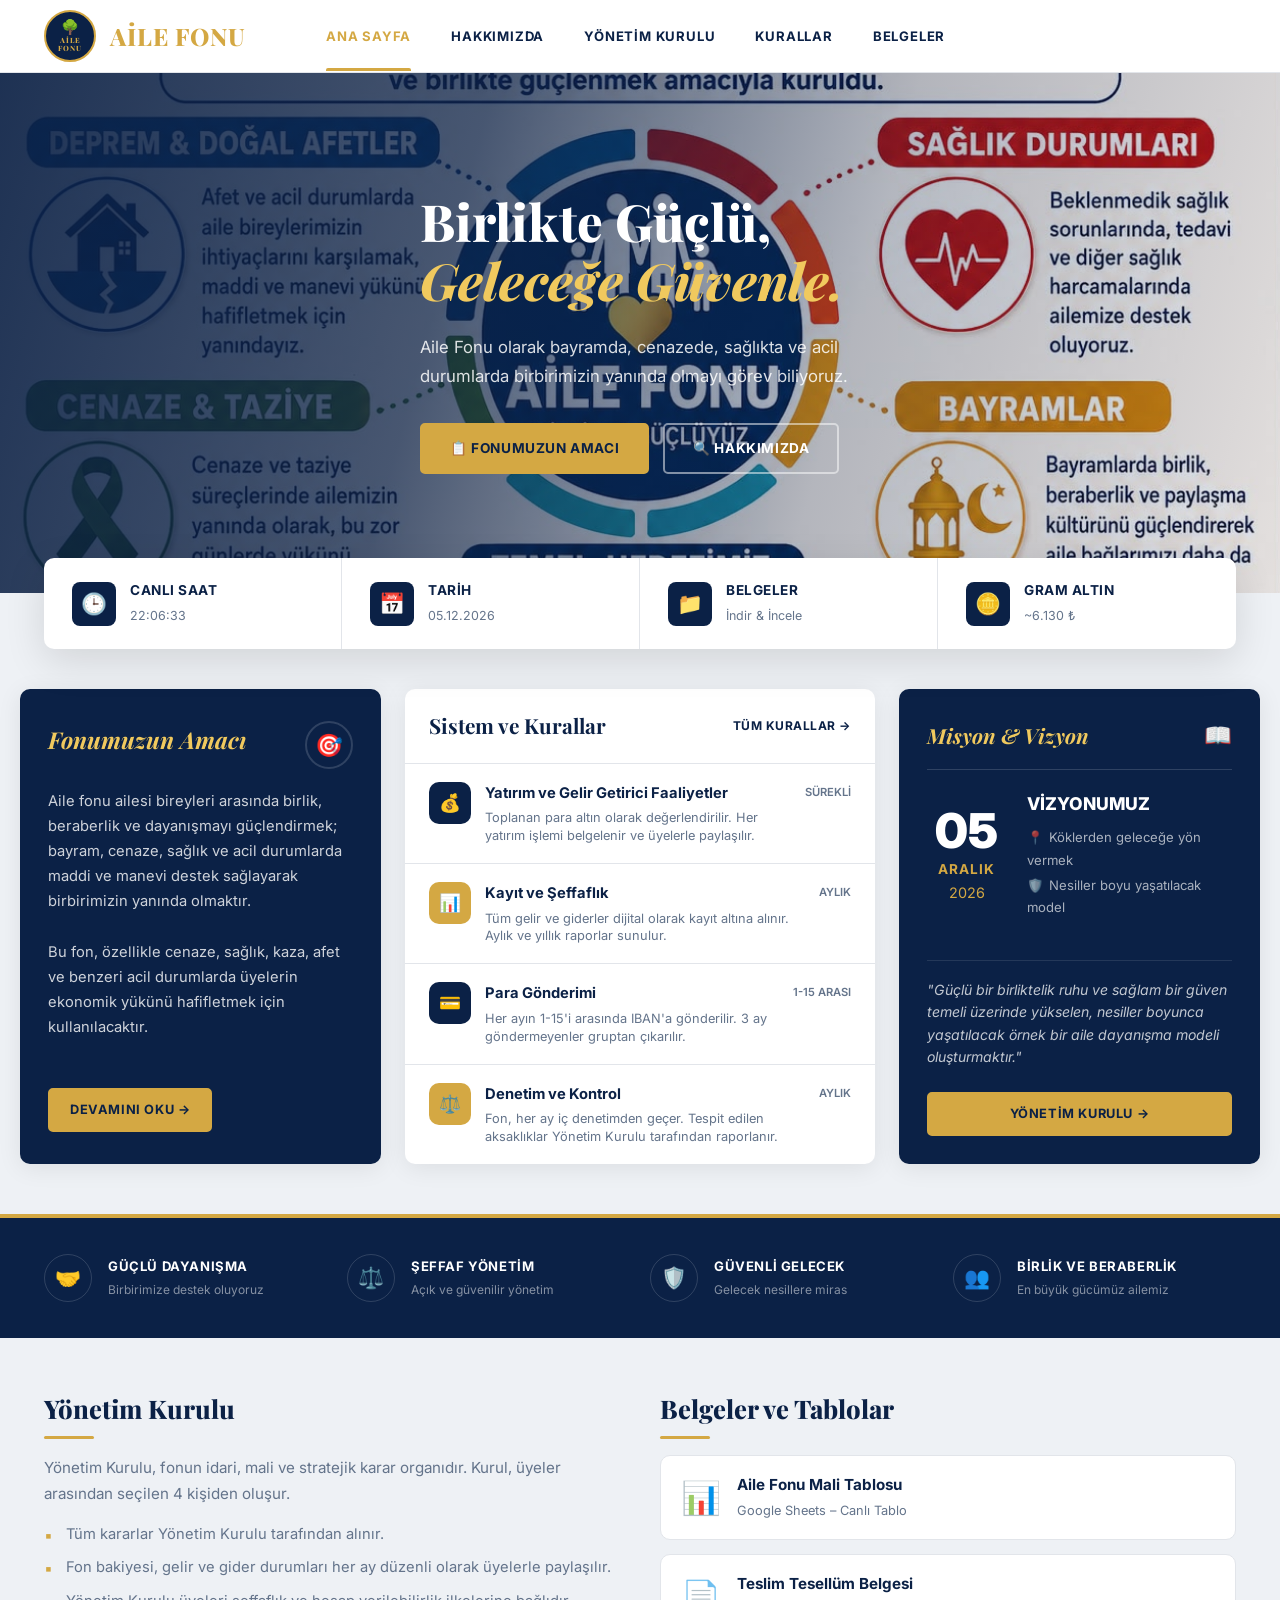
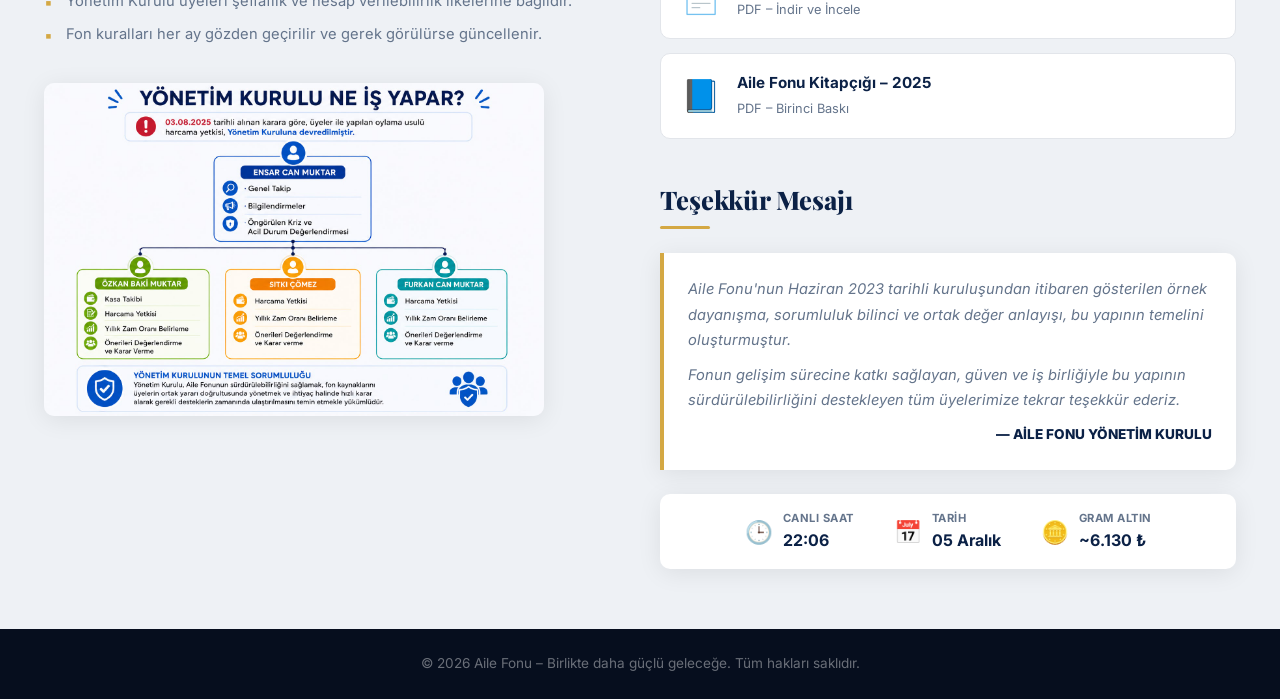
==== commit 80c43382: "Fix PDF links with ASCII filenames, add gold price fallback" ====
--- a/index.html
+++ b/index.html
@@ -252,14 +252,14 @@
               <span>Google Sheets – Canlı Tablo</span>
             </div>
           </a>
-          <a href="AİLE FONU TESLİM TESELLÜM BELGESİ - Kopya.pdf" target="_blank" class="doc-card">
+          <a href="teslim-tesellum.pdf" target="_blank" class="doc-card">
             <span class="doc-card-icon">📄</span>
             <div class="doc-card-text">
               <strong>Teslim Tesellüm Belgesi</strong>
               <span>PDF – İndir ve İncele</span>
             </div>
           </a>
-          <a href="AİLE FONU KİTAPÇIK - 2025 YILI- BİRİNCİ BASKI.pdf" target="_blank" class="doc-card">
+          <a href="kitapcik.pdf" target="_blank" class="doc-card">
             <span class="doc-card-icon">📘</span>
             <div class="doc-card-text">
               <strong>Aile Fonu Kitapçığı – 2025</strong>
@@ -351,30 +351,40 @@
 
   // CANLI ALTIN KURU
   async function fetchGold() {
-    try {
-      const r = await fetch('https://finans.truncgil.com/today.json');
-      if (r.ok) {
+    const apis = [
+      async () => {
+        const r = await fetch('https://finans.truncgil.com/today.json');
         const d = await r.json();
-        if (d && d["Gram Altın"]) {
-          const price = d["Gram Altın"]["Satış"];
-          document.getElementById('goldPrice').textContent = price + " ₺";
-          document.getElementById('widgetGold').textContent = price + " ₺";
+        return d["Gram Altın"]["Satış"];
+      },
+      async () => {
+        const r = await fetch('https://api.genelpara.com/embed/altin.json');
+        const d = await r.json();
+        return parseFloat(d.GA.satis).toLocaleString('tr-TR', {minimumFractionDigits:2});
+      },
+      async () => {
+        const r = await fetch('https://api.collectapi.com/economy/goldPrice', {
+          headers: {'content-type':'application/json','authorization':'apikey 6pMgHaABmXLoiFwQhPJhPe:0tKkvatVqVOERhn3fehJPe'}
+        });
+        const d = await r.json();
+        const gram = d.result.find(i => i.name === 'Gram Altın');
+        return gram ? gram.selling : null;
+      }
+    ];
+    for (const apiFn of apis) {
+      try {
+        const price = await apiFn();
+        if (price) {
+          const display = price + ' ₺';
+          document.getElementById('goldPrice').textContent = display;
+          document.getElementById('widgetGold').textContent = display;
           return;
         }
-      }
-    } catch(e) {}
-    try {
-      const r2 = await fetch('https://api.genelpara.com/embed/altin.json');
-      if (r2.ok) {
-        const d2 = await r2.json();
-        const p = parseFloat(d2.GA.satis).toFixed(2);
-        document.getElementById('goldPrice').textContent = p + " ₺";
-        document.getElementById('widgetGold').textContent = p + " ₺";
-        return;
-      }
-    } catch(e) {}
-    document.getElementById('goldPrice').textContent = "Bilgi Alınamadı";
-    document.getElementById('widgetGold').textContent = "—";
+      } catch(e) { continue; }
+    }
+    // Fallback: statik fiyat göster
+    document.getElementById('goldPrice').textContent = '~6.130 ₺';
+    document.getElementById('widgetGold').textContent = '~6.130 ₺';
   }
   fetchGold();
   setInterval(fetchGold, 300000);
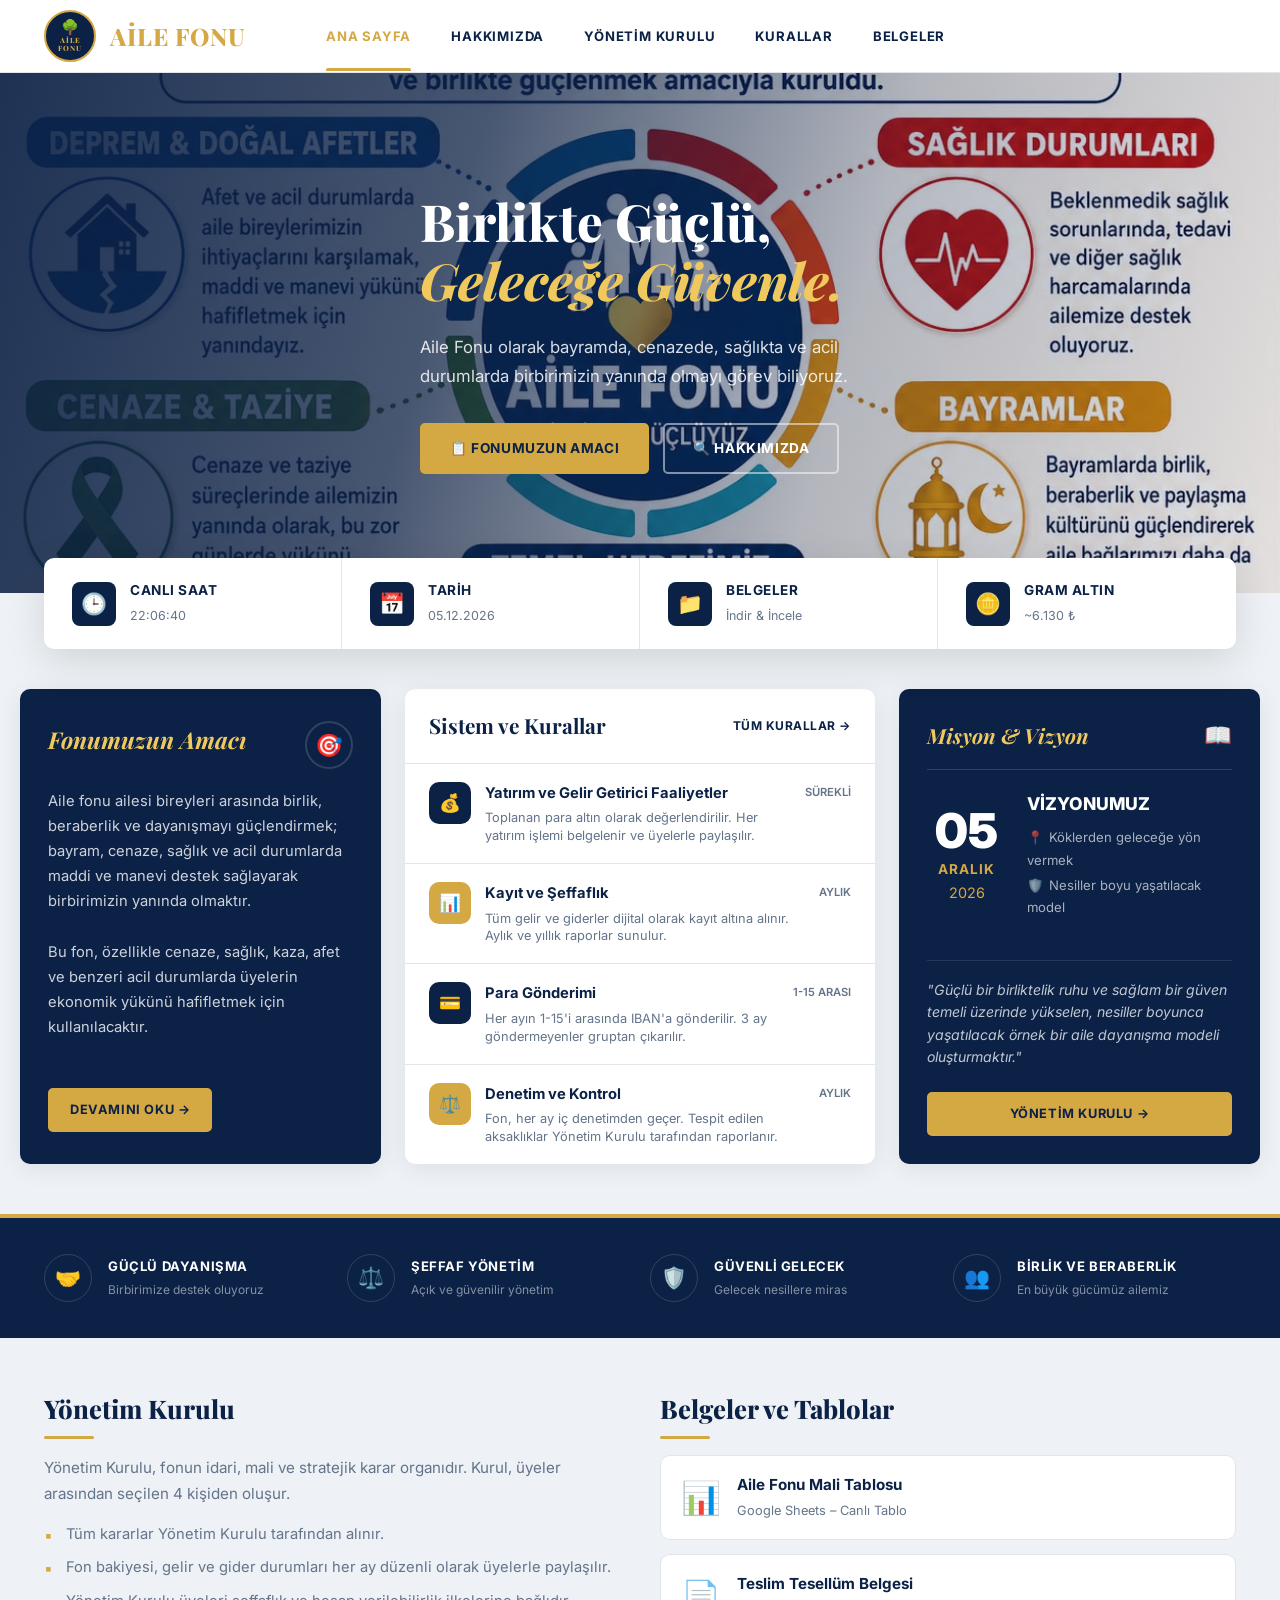
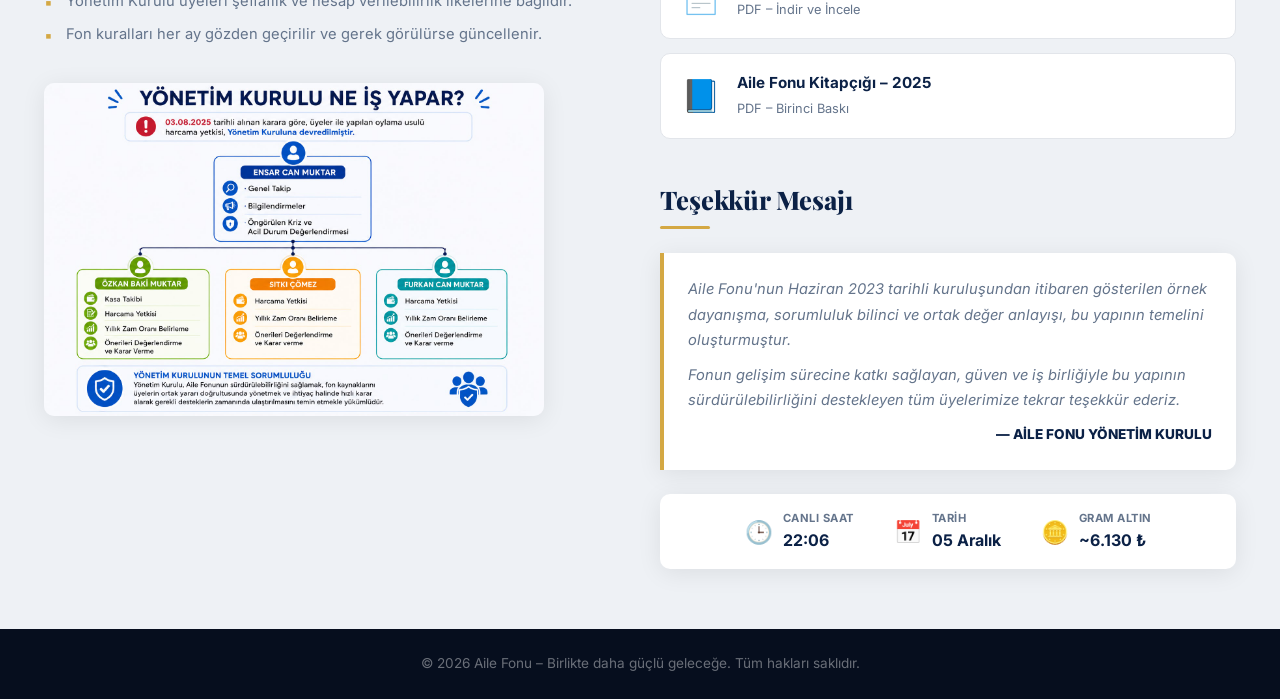
==== commit c6fb1c4c: "Live gold price via Gramvey WebSocket - real-time every 2 seconds" ====
--- a/index.html
+++ b/index.html
@@ -349,45 +349,91 @@
   setInterval(updateClock, 1000);
   updateClock();
 
-  // CANLI ALTIN KURU
-  async function fetchGold() {
-    const apis = [
-      async () => {
-        const r = await fetch('https://finans.truncgil.com/today.json');
+  // ===== CANLI ALTIN KURU - GRAMVEY WEBSOCKET =====
+  // Gramvey: Ücretsiz, CORS sorunu yok, her 2 saniyede bir canlı güncelleme
+  function setGoldPrice(price) {
+    const formatted = parseFloat(price).toLocaleString('tr-TR', {minimumFractionDigits:2, maximumFractionDigits:2}) + ' ₺';
+    document.getElementById('goldPrice').textContent = formatted;
+    document.getElementById('widgetGold').textContent = formatted;
+  }
+
+  function connectGoldSocket() {
+    try {
+      const socket = new WebSocket('wss://goldpricesocket.gramvey.com');
+      
+      socket.onmessage = function(message) {
+        try {
+          const data = JSON.parse(message.data);
+          // Gram Altın verisini bul (genelde ilk eleman veya "gram-altin" anahtarı)
+          if (Array.isArray(data)) {
+            const gram = data.find(item => 
+              (item.name && item.name.toLowerCase().includes('gram')) ||
+              (item.code && item.code.toLowerCase().includes('gram'))
+            );
+            if (gram && (gram.selling || gram.spiPrice || gram.price)) {
+              setGoldPrice(gram.selling || gram.spiPrice || gram.price);
+              return;
+            }
+            // İlk elemandaki satış fiyatını al
+            if (data[0] && (data[0].selling || data[0].spiPrice)) {
+              setGoldPrice(data[0].selling || data[0].spiPrice);
+              return;
+            }
+          } else if (typeof data === 'object') {
+            // Obje formatında ise gram-altin anahtarını ara
+            const keys = Object.keys(data);
+            const gramKey = keys.find(k => k.toLowerCase().includes('gram'));
+            if (gramKey && data[gramKey]) {
+              const val = data[gramKey].selling || data[gramKey].spiPrice || data[gramKey].price || data[gramKey];
+              if (typeof val === 'number' || !isNaN(parseFloat(val))) {
+                setGoldPrice(val);
+                return;
+              }
+            }
+          }
+        } catch(e) { console.log('Gramvey parse hatası:', e); }
+      };
+
+      socket.onerror = function() {
+        console.log('WebSocket hatası, REST API deneniyor...');
+        fetchGoldREST();
+      };
+
+      socket.onclose = function() {
+        // 10 saniye sonra tekrar bağlan
+        setTimeout(connectGoldSocket, 10000);
+      };
+    } catch(e) {
+      fetchGoldREST();
+    }
+  }
+
+  // REST API Fallback
+  async function fetchGoldREST() {
+    try {
+      const r = await fetch('https://goldapi.gramvey.com/golds');
+      if (r.ok) {
+        const data = await r.json();
+        if (Array.isArray(data)) {
+          const gram = data.find(item => item.name && item.name.toLowerCase().includes('gram'));
+          if (gram) { setGoldPrice(gram.selling || gram.price); return; }
+        }
+      }
+    } catch(e) {}
+    try {
+      const r = await fetch('https://finans.truncgil.com/today.json');
+      if (r.ok) {
         const d = await r.json();
-        return d["Gram Altın"]["Satış"];
-      },
-      async () => {
-        const r = await fetch('https://api.genelpara.com/embed/altin.json');
-        const d = await r.json();
-        return parseFloat(d.GA.satis).toLocaleString('tr-TR', {minimumFractionDigits:2});
-      },
-      async () => {
-        const r = await fetch('https://api.collectapi.com/economy/goldPrice', {
-          headers: {'content-type':'application/json','authorization':'apikey 6pMgHaABmXLoiFwQhPJhPe:0tKkvatVqVOERhn3fehJPe'}
-        });
-        const d = await r.json();
-        const gram = d.result.find(i => i.name === 'Gram Altın');
-        return gram ? gram.selling : null;
+        if (d && d["Gram Altın"]) { setGoldPrice(d["Gram Altın"]["Satış"].replace('.','').replace(',','.')); return; }
       }
-    ];
-    for (const apiFn of apis) {
-      try {
-        const price = await apiFn();
-        if (price) {
-          const display = price + ' ₺';
-          document.getElementById('goldPrice').textContent = display;
-          document.getElementById('widgetGold').textContent = display;
-          return;
-        }
-      } catch(e) { continue; }
-    }
-    // Fallback: statik fiyat göster
+    } catch(e) {}
+    // Son fallback
     document.getElementById('goldPrice').textContent = '~6.130 ₺';
     document.getElementById('widgetGold').textContent = '~6.130 ₺';
   }
-  fetchGold();
-  setInterval(fetchGold, 300000);
+
+  // Başlat
+  connectGoldSocket();
 </script>
 
 </body>
